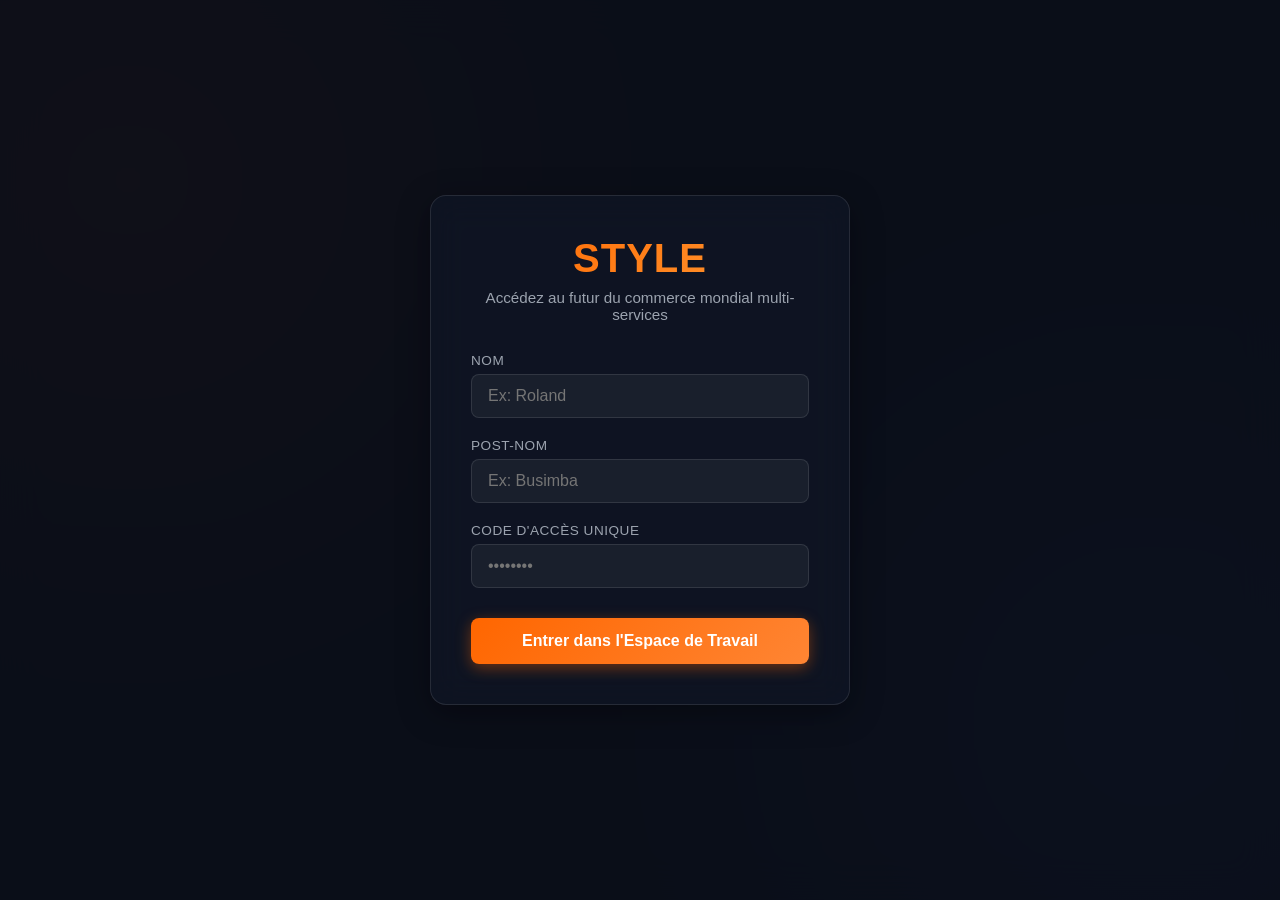
==== index.html @ 6020c1d5 "Update index.html" ====
<!DOCTYPE html>
<html lang="fr">
<head>
    <meta charset="UTF-8">
    <meta name="viewport" content="width=device-width, initial-scale=1.0">
    <title>Style - Plateforme Mondiale Multi-Services</title>
    <style>
        :root {
            --primary: #ff6600;
            --primary-dark: #e65c00;
            --bg-dark: #0b0f19;
            --bg-card: rgba(17, 24, 39, 0.7);
            --border-glass: rgba(255, 255, 255, 0.1);
            --text-main: #f3f4f6;
            --text-muted: #9ca3af;
        }

        * {
            box-sizing: border-box;
            margin: 0;
            padding: 0;
            font-family: 'Segoe UI', Roboto, Helvetica, Arial, sans-serif;
        }

        body {
            background-color: var(--bg-dark);
            color: var(--text-main);
            min-height: 100vh;
            overflow-x: hidden;
            background-image: 
                radial-gradient(circle at 10% 20%, rgba(255, 102, 0, 0.15) 0%, transparent 40%),
                radial-gradient(circle at 90% 80%, rgba(59, 130, 246, 0.15) 0%, transparent 40%);
        }

        /* Effet futuriste / Glassmorphism */
        .glass-panel {
            background: var(--bg-card);
            backdrop-filter: blur(16px);
            -webkit-backdrop-filter: blur(16px);
            border: 1px solid var(--border-glass);
            border-radius: 16px;
            box-shadow: 0 8px 32px 0 rgba(0, 0, 0, 0.37);
        }

        /* Écran d'authentification */
        #auth-screen {
            position: fixed;
            top: 0;
            left: 0;
            width: 100%;
            height: 100%;
            display: flex;
            justify-content: center;
            align-items: center;
            z-index: 1000;
            background: rgba(11, 15, 25, 0.85);
            backdrop-filter: blur(20px);
            transition: opacity 0.5s ease, visibility 0.5s ease;
        }

        .auth-card {
            width: 100%;
            max-width: 420px;
            padding: 40px;
            text-align: center;
        }

        .auth-card h1 {
            font-size: 2.5rem;
            font-weight: 800;
            margin-bottom: 8px;
            background: linear-gradient(135deg, #ff6600, #ff9933);
            -webkit-background-clip: text;
            -webkit-text-fill-color: transparent;
            letter-spacing: 1px;
        }

        .auth-card p {
            color: var(--text-muted);
            margin-bottom: 30px;
            font-size: 0.95rem;
        }

        .input-group {
            margin-bottom: 20px;
            text-align: left;
        }

        .input-group label {
            display: block;
            font-size: 0.85rem;
            color: var(--text-muted);
            margin-bottom: 6px;
            text-transform: uppercase;
            letter-spacing: 0.5px;
        }

        .input-group input {
            width: 100%;
            padding: 12px 16px;
            background: rgba(255, 255, 255, 0.05);
            border: 1px solid var(--border-glass);
            border-radius: 8px;
            color: white;
            font-size: 1rem;
            transition: all 0.3s ease;
        }

        .input-group input:focus {
            outline: none;
            border-color: var(--primary);
            box-shadow: 0 0 15px rgba(255, 102, 0, 0.3);
            background: rgba(255, 255, 255, 0.08);
        }

        .btn-primary {
            width: 100%;
            padding: 14px;
            background: linear-gradient(135deg, #ff6600, #ff8533);
            border: none;
            border-radius: 8px;
            color: white;
            font-size: 1rem;
            font-weight: 600;
            cursor: pointer;
            transition: transform 0.2s ease, box-shadow 0.2s ease;
            box-shadow: 0 4px 15px rgba(255, 102, 0, 0.4);
            margin-top: 10px;
        }

        .btn-primary:hover {
            transform: translateY(-2px);
            box-shadow: 0 6px 20px rgba(255, 102, 0, 0.6);
        }

        /* Application principale (Workspace) */
        #app-workspace {
            display: none;
            opacity: 0;
            transition: opacity 0.6s ease;
            max-width: 1400px;
            margin: 0 auto;
            padding: 20px;
        }

        header {
            display: flex;
            justify-content: space-between;
            align-items: center;
            padding: 20px 30px;
            margin-bottom: 30px;
        }

        .logo-area {
            font-size: 1.8rem;
            font-weight: 800;
            background: linear-gradient(135deg, #ff6600, #ff9933);
            -webkit-background-clip: text;
            -webkit-text-fill-color: transparent;
        }

        .user-badge {
            display: flex;
            align-items: center;
            gap: 12px;
            background: rgba(255, 255, 255, 0.05);
            padding: 8px 16px;
            border-radius: 30px;
            border: 1px solid var(--border-glass);
        }

        .user-badge span {
            font-weight: 600;
            color: var(--primary);
        }

        /* Grille des catégories exhaustives avec symboles */
        .categories-section {
            margin-bottom: 40px;
        }

        .section-title {
            font-size: 1.3rem;
            margin-bottom: 20px;
            font-weight: 600;
            display: flex;
            align-items: center;
            gap: 10px;
        }

        .categories-grid {
            display: grid;
            grid-template-columns: repeat(auto-fill, minmax(130px, 1fr));
            gap: 15px;
        }

        .category-card {
            background: var(--bg-card);
            border: 1px solid var(--border-glass);
            border-radius: 12px;
            padding: 18px 10px;
            text-align: center;
            cursor: pointer;
            transition: all 0.3s cubic-bezier(0.4, 0, 0.2, 1);
        }

        .category-card:hover, .category-card.active {
            border-color: var(--primary);
            transform: translateY(-4px);
            background: rgba(255, 102, 0, 0.1);
            box-shadow: 0 10px 25px -5px rgba(255, 102, 0, 0.2);
        }

        .category-icon {
            font-size: 2rem;
            margin-bottom: 8px;
        }

        .category-name {
            font-size: 0.85rem;
            font-weight: 500;
            color: var(--text-main);
        }

        /* Espace de publication multimédia */
        .publish-container {
            display: grid;
            grid-template-columns: 1fr 2fr;
            gap: 30px;
            margin-bottom: 40px;
        }

        @media (max-width: 900px) {
            .publish-container {
                grid-template-columns: 1fr;
            }
        }

        .publish-card {
            padding: 30px;
        }

        .form-row {
            margin-bottom: 15px;
        }

        .form-row label {
            display: block;
            font-size: 0.85rem;
            color: var(--text-muted);
            margin-bottom: 5px;
        }

        .form-row input, .form-row select, .form-row textarea {
            width: 100%;
            padding: 10px 14px;
            background: rgba(255, 255, 255, 0.05);
            border: 1px solid var(--border-glass);
            border-radius: 8px;
            color: white;
            font-size: 0.95rem;
        }

        .form-row textarea {
            resize: vertical;
            height: 80px;
        }

        .media-dropzone {
            border: 2px dashed var(--border-glass);
            border-radius: 12px;
            padding: 25px;
            text-align: center;
            cursor: pointer;
            transition: background 0.3s;
            background: rgba(255, 255, 255, 0.02);
            margin-bottom: 15px;
        }

        .media-dropzone:hover {
            background: rgba(255, 255, 255, 0.05);
            border-color: var(--primary);
        }

        /* Grille des flux / produits publiés */
        .feed-grid {
            display: grid;
            grid-template-columns: repeat(auto-fill, minmax(280px, 1fr));
            gap: 20px;
        }

        .item-card {
            background: var(--bg-card);
            border: 1px solid var(--border-glass);
            border-radius: 14px;
            overflow: hidden;
            transition: transform 0.3s;
        }

        .item-card:hover {
            transform: translateY(-5px);
            border-color: rgba(255, 102, 0, 0.4);
        }

        .item-media {
            width: 100%;
            height: 180px;
            object-fit: cover;
            background: #1a202c;
        }

        .item-content {
            padding: 15px;
        }

        .item-niche {
            font-size: 0.75rem;
            color: var(--primary);
            text-transform: uppercase;
            font-weight: 700;
            letter-spacing: 0.5px;
            margin-bottom: 5px;
        }

        .item-title {
            font-size: 1.1rem;
            font-weight: 600;
            margin-bottom: 8px;
        }

        .item-price {
            font-size: 1.2rem;
            font-weight: 700;
            color: #10b981;
        }

        .item-footer {
            display: flex;
            justify-content: space-between;
            align-items: center;
            padding: 12px 15px;
            border-top: 1px solid var(--border-glass);
            font-size: 0.8rem;
            color: var(--text-muted);
        }
    </style>
</head>
<body>

    <!-- Écran d'authentification (Effet Waouh / Futuriste) -->
    <div id="auth-screen">
        <div class="glass-panel auth-card">
            <h1>STYLE</h1>
            <p>Accédez au futur du commerce mondial multi-services</p>
            <form id="login-form">
                <div class="input-group">
                    <label for="user-name">Nom</label>
                    <input type="text" id="user-name" required placeholder="Ex: Roland">
                </div>
                <div class="input-group">
                    <label for="user-postname">Post-nom</label>
                    <input type="text" id="user-postname" required placeholder="Ex: Busimba">
                </div>
                <div class="input-group">
                    <label for="user-code">Code d'accès unique</label>
                    <input type="password" id="user-code" required placeholder="••••••••">
                </div>
                <button type="submit" class="btn-primary">Entrer dans l'Espace de Travail</button>
            </form>
        </div>
    </div>

    <!-- Espace de Travail Principal (Workspace) -->
    <div id="app-workspace">
        <header class="glass-panel">
            <div class="logo-area">STYLE. WORKSPACE</div>
            <div class="user-badge">
                <span>Connecté :</span> <strong id="display-username">Utilisateur</strong>
            </div>
        </header>

        <!-- Section des Catégories Exhaustives -->
        <section class="categories-section">
            <div class="section-title">✨ Sélectionnez votre Niche & Catégories</div>
            <div class="categories-grid" id="categories-container">
                <!-- Généré dynamiquement par JavaScript -->
            </div>
        </section>

        <!-- Espace de Publication Multimédia Compact & Avancé -->
        <div class="publish-container">
            <div class="glass-panel publish-card">
                <div class="section-title" style="font-size: 1.1rem; margin-bottom: 15px;">🚀 Publier un Produit / Service</div>
                <form id="publish-form">
                    <div class="form-row">
                        <label>Niche / Catégorie sélectionnée</label>
                        <select id="pub-category" required>
                            <option value="">-- Choisir une catégorie --</option>
                        </select>
                    </div>
                    <div class="form-row">
                        <label>Titre de l'offre</label>
                        <input type="text" id="pub-title" required placeholder="ex: Paves écologiques en plastique">
                    </div>
                    <div class="form-row">
                        <label>Prix ($)</label>
                        <input type="number" id="pub-price" step="0.01" required placeholder="0.00">
                    </div>
                    <div class="form-row">
                        <label>Média (Photo ou Vidéo max 5 sec)</label>
                        <div class="media-dropzone" id="dropzone">
                            📁 Glissez ou cliquez pour charger photo/vidéo (5s max)
                            <input type="file" id="pub-file" accept="image/*,video/*" style="display: none;">
                        </div>
                    </div>
                    <div class="form-row">
                        <label>Description rapide</label>
                        <textarea id="pub-desc" placeholder="Détails essentiels..."></textarea>
                    </div>
                    <button type="submit" class="btn-primary">Publier instantanément</button>
                </form>
            </div>

            <!-- Flux des publications en temps réel -->
            <div>
                <div class="section-title">🔥 Flux d'activités & Catalogue en direct</div>
                <div class="feed-grid" id="feed-container">
                    <!-- Les publications s'afficheront ici -->
                </div>
            </div>
        </div>
    </div>

    <script>
        // Liste exhaustive des catégories avec symboles
        const categories = [
            { id: 'constr', name: 'Construction & Matériaux', symbol: '🏗️' },
            { id: 'tech', name: 'E-commerce & High-Tech', symbol: '💻' },
            { id: 'agri', name: 'Agriculture & Élevage', symbol: '🌱' },
            { id: 'logi', name: 'Livraison & Logistique', symbol: '🚀' },
            { id: 'mode', name: 'Mode & Vêtements', symbol: '👕' },
            { id: 'immo', name: 'Immobilier & Terrains', symbol: '🏢' },
            { id: 'sante', name: 'Santé & Bien-être', symbol: '💊' },
            { id: 'auto', name: 'Véhicules & Pièces', symbol: '🚗' },
            { id: 'alim', name: 'Alimentation & Boissons', symbol: '🍎' },
            { id: 'serv', name: 'Services Professionnels', symbol: '⚙️' }
        ];

        let selectedCategoryFilter = null;

        // Initialisation de l'interface des catégories
        function initCategories() {
            const container = document.getElementById('categories-container');
            const selectDropdown = document.getElementById('pub-category');
            
            container.innerHTML = '';
            selectDropdown.innerHTML = '<option value="">-- Choisir une catégorie --</option>';

            categories.forEach(cat => {
                // Remplissage de la grille interactive
                const card = document.createElement('div');
                card.className = 'category-card';
                card.innerHTML = `
                    <div class="category-icon">${cat.symbol}</div>
                    <div class="category-name">${cat.name}</div>
                `;
                card.onclick = () => filterByCategory(cat.id, card);
                container.appendChild(card);

                // Remplissage du menu déroulant de publication
                const option = document.createElement('option');
                option.value = cat.id;
                option.textContent = `${cat.symbol} ${cat.name}`;
                selectDropdown.appendChild(option);
            });
        }

        function filterByCategory(catId, element) {
            document.querySelectorAll('.category-card').forEach(c => c.classList.remove('active'));
            if (selectedCategoryFilter === catId) {
                selectedCategoryFilter = null;
            } else {
                selectedCategoryFilter = catId;
                element.classList.add('active');
            }
            renderFeed();
        }

        // Gestion de l'authentification (Nom, Post-nom, Code)
        document.getElementById('login-form').addEventListener('submit', function(e) {
            e.preventDefault();
            const name = document.getElementById('user-name').value.trim();
            const postname = document.getElementById('user-postname').value.trim();
            const code = document.getElementById('user-code').value.trim();

            if (name && postname && code) {
                document.getElementById('display-username').textContent = `${name} ${postname}`;
                
                // Animation de transition futuriste vers l'espace de travail
                const authScreen = document.getElementById('auth-screen');
                authScreen.style.opacity = '0';
                authScreen.style.visibility = 'hidden';

                const workspace = document.getElementById('app-workspace');
                workspace.style.display = 'block';
                setTimeout(() => {
                    workspace.style.opacity = '1';
                }, 50);
            }
        });

        // Gestion du chargement de fichiers (Glisser-déposer / Clic)
        const dropzone = document.getElementById('dropzone');
        const fileInput = document.getElementById('pub-file');

        dropzone.onclick = () => fileInput.click();

        fileInput.onchange = (e) => {
            if (e.target.files.length > 0) {
                dropzone.innerHTML = `✅ Fichier sélectionné : <strong>${e.target.files[0].name}</strong>`;
            }
        };

        // Base de données locale temporaire pour les publications du flux
        let publications = [
            {
                id: 1,
                category: 'constr',
                title: 'Pavés écologiques en plastique recyclé',
                price: 15.00,
                desc: 'Résistants et durables pour vos chantiers.',
                mediaUrl: 'https://images.unsplash.com/photo-1590069261209-f8e9b8642343?auto=format&fit=crop&w=500&q=80',
                date: 'Aujourd\'hui'
            },
            {
                id: 2,
                category: 'logi',
                title: 'Service de Livraison Express Multi-Services',
                price: 5.00,
                desc: 'Livraison rapide avec suivi sécurisé par code.',
                mediaUrl: 'https://images.unsplash.com/photo-1586528116311-ad8dd3c8310d?auto=format&fit=crop&w=500&q=80',
                date: 'Aujourd\'hui'
            }
        ];

        // Soumission du formulaire de publication
        document.getElementById('publish-form').addEventListener('submit', function(e) {
            e.preventDefault();
            const category = document.getElementById('pub-category').value;
            const title = document.getElementById('pub-title').value;
            const price = parseFloat(document.getElementById('pub-price').value);
            const desc = document.getElementById('pub-desc').value;

            // Simulation d'une image/vidéo par défaut si aucun fichier joint
            let mediaUrl = 'https://images.unsplash.com/photo-1557804506-669a67965ba0?auto=format&fit=crop&w=500&q=80';
            if (fileInput.files.length > 0) {
                mediaUrl = URL.createObjectURL(fileInput.files[0]);
            }

            const newPub = {
                id: Date.now(),
                category,
                title,
                price,
                desc,
                mediaUrl,
                date: 'À l\'instant'
            };

            publications.unshift(newPub);
            renderFeed();
            this.reset();
            dropzone.innerHTML = '📁 Glissez ou cliquez pour charger photo/vidéo (5s max)';
            alert('Publication effectuée avec succès dans votre espace de niche !');
        });

        // Affichage dynamique du flux
        function renderFeed() {
            const feedContainer = document.getElementById('feed-container');
            feedContainer.innerHTML = '';

            const filtered = selectedCategoryFilter 
                ? publications.filter(p => p.category === selectedCategoryFilter)
                : publications;

            if (filtered.length === 0) {
                feedContainer.innerHTML = '<p style="color: var(--text-muted); grid-column: 1/-1; text-align: center; padding: 40px;">Aucune publication dans cette catégorie pour le moment.</p>';
                return;
            }

            filtered.forEach(pub => {
                const catObj = categories.find(c => c.id === pub.category);
                const card = document.createElement('div');
                card.className = 'item-card glass-panel';
                card.innerHTML = `
                    <img src="${pub.mediaUrl}" class="item-media" alt="Média publication">
                    <div class="item-content">
                        <div class="item-niche">${catObj ? catObj.symbol + ' ' + catObj.name : 'Général'}</div>
                        <div class="item-title">${pub.title}</div>
                        <div class="item-price">$${pub.price.toFixed(2)}</div>
                        <p style="font-size: 0.85rem; color: var(--text-muted); margin-top: 5px;">${pub.desc}</p>
                    </div>
                    <div class="item-footer">
                        <span>Publié ${pub.date}</span>
                        <span style="color: var(--primary); font-weight: 600; cursor: pointer;">Détails ➔</span>
                    </div>
                `;
                feedContainer.appendChild(card);
            });
        }

        // Lancement initial
        initCategories();
        renderFeed();
    </script>
</body>
</html>
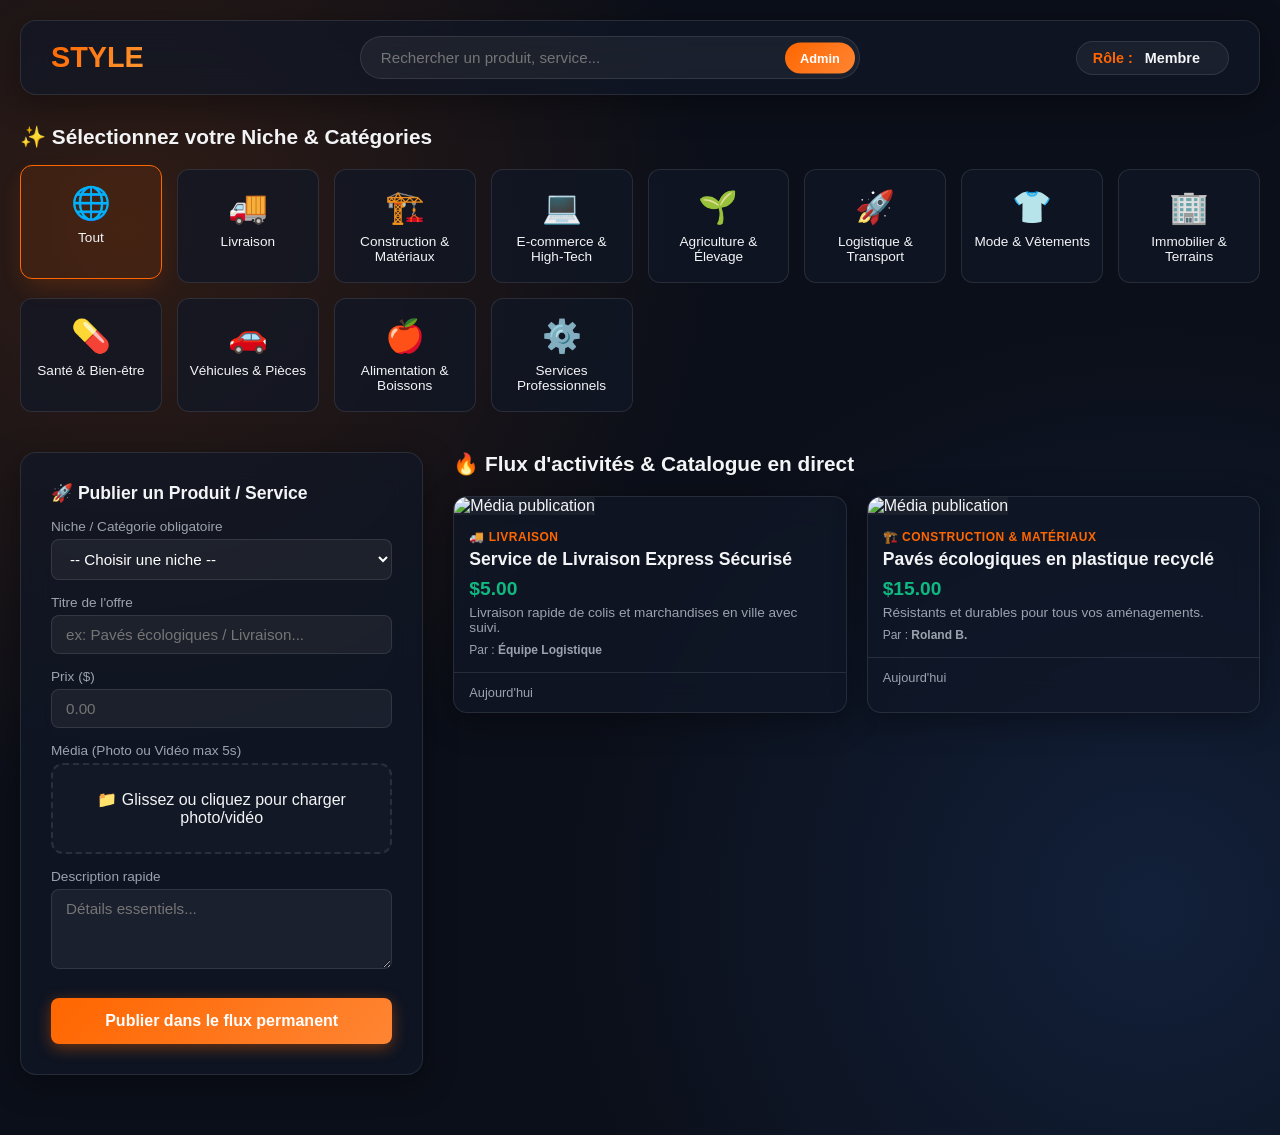
==== commit 5e410993: "Update index.html" ====
--- a/index.html
+++ b/index.html
@@ -32,7 +32,6 @@
                 radial-gradient(circle at 90% 80%, rgba(59, 130, 246, 0.15) 0%, transparent 40%);
         }
 
-        /* Effet futuriste / Glassmorphism */
         .glass-panel {
             background: var(--bg-card);
             backdrop-filter: blur(16px);
@@ -42,75 +41,210 @@
             box-shadow: 0 8px 32px 0 rgba(0, 0, 0, 0.37);
         }
 
-        /* Écran d'authentification */
-        #auth-screen {
-            position: fixed;
-            top: 0;
-            left: 0;
-            width: 100%;
-            height: 100%;
+        /* Application principale */
+        #app-workspace {
+            max-width: 1400px;
+            margin: 0 auto;
+            padding: 20px;
+        }
+
+        header {
             display: flex;
-            justify-content: center;
+            justify-content: space-between;
             align-items: center;
-            z-index: 1000;
-            background: rgba(11, 15, 25, 0.85);
-            backdrop-filter: blur(20px);
-            transition: opacity 0.5s ease, visibility 0.5s ease;
-        }
-
-        .auth-card {
-            width: 100%;
-            max-width: 420px;
-            padding: 40px;
-            text-align: center;
-        }
-
-        .auth-card h1 {
-            font-size: 2.5rem;
+            padding: 15px 30px;
+            margin-bottom: 30px;
+            gap: 20px;
+            flex-wrap: wrap;
+        }
+
+        .logo-area {
+            font-size: 1.8rem;
             font-weight: 800;
-            margin-bottom: 8px;
             background: linear-gradient(135deg, #ff6600, #ff9933);
             -webkit-background-clip: text;
             -webkit-text-fill-color: transparent;
-            letter-spacing: 1px;
-        }
-
-        .auth-card p {
-            color: var(--text-muted);
-            margin-bottom: 30px;
+        }
+
+        /* Barre de recherche et accès admin intégré */
+        .search-admin-bar {
+            flex: 1;
+            max-width: 500px;
+            display: flex;
+            position: relative;
+        }
+
+        .search-admin-bar input {
+            width: 100%;
+            padding: 12px 20px;
+            padding-right: 110px;
+            background: rgba(255, 255, 255, 0.05);
+            border: 1px solid var(--border-glass);
+            border-radius: 30px;
+            color: white;
             font-size: 0.95rem;
-        }
-
-        .input-group {
+            outline: none;
+            transition: all 0.3s ease;
+        }
+
+        .search-admin-bar input:focus {
+            border-color: var(--primary);
+            box-shadow: 0 0 15px rgba(255, 102, 0, 0.3);
+            background: rgba(255, 255, 255, 0.08);
+        }
+
+        .admin-login-btn {
+            position: absolute;
+            right: 5px;
+            top: 50%;
+            transform: translateY(-50%);
+            background: linear-gradient(135deg, #ff6600, #ff8533);
+            border: none;
+            border-radius: 20px;
+            color: white;
+            padding: 8px 15px;
+            font-size: 0.8rem;
+            font-weight: 600;
+            cursor: pointer;
+            transition: opacity 0.2s;
+        }
+
+        .admin-login-btn:hover {
+            opacity: 0.9;
+        }
+
+        .user-badge {
+            display: flex;
+            align-items: center;
+            gap: 12px;
+            background: rgba(255, 255, 255, 0.05);
+            padding: 8px 16px;
+            border-radius: 30px;
+            border: 1px solid var(--border-glass);
+            font-size: 0.9rem;
+        }
+
+        .user-badge span {
+            color: var(--primary);
+            font-weight: 600;
+        }
+
+        .admin-badge {
+            background: rgba(239, 68, 68, 0.2);
+            color: #ef4444;
+            padding: 4px 10px;
+            border-radius: 20px;
+            font-size: 0.75rem;
+            font-weight: 700;
+            border: 1px solid rgba(239, 68, 68, 0.4);
+        }
+
+        /* Catégories */
+        .categories-section {
+            margin-bottom: 40px;
+        }
+
+        .section-title {
+            font-size: 1.3rem;
             margin-bottom: 20px;
-            text-align: left;
-        }
-
-        .input-group label {
+            font-weight: 600;
+            display: flex;
+            align-items: center;
+            gap: 10px;
+        }
+
+        .categories-grid {
+            display: grid;
+            grid-template-columns: repeat(auto-fill, minmax(130px, 1fr));
+            gap: 15px;
+        }
+
+        .category-card {
+            background: var(--bg-card);
+            border: 1px solid var(--border-glass);
+            border-radius: 12px;
+            padding: 18px 10px;
+            text-align: center;
+            cursor: pointer;
+            transition: all 0.3s cubic-bezier(0.4, 0, 0.2, 1);
+        }
+
+        .category-card:hover, .category-card.active {
+            border-color: var(--primary);
+            transform: translateY(-4px);
+            background: rgba(255, 102, 0, 0.1);
+            box-shadow: 0 10px 25px -5px rgba(255, 102, 0, 0.2);
+        }
+
+        .category-icon {
+            font-size: 2rem;
+            margin-bottom: 8px;
+        }
+
+        .category-name {
+            font-size: 0.85rem;
+            font-weight: 500;
+            color: var(--text-main);
+        }
+
+        /* Publication & Flux */
+        .publish-container {
+            display: grid;
+            grid-template-columns: 1fr 2fr;
+            gap: 30px;
+            margin-bottom: 40px;
+        }
+
+        @media (max-width: 900px) {
+            .publish-container {
+                grid-template-columns: 1fr;
+            }
+        }
+
+        .publish-card {
+            padding: 30px;
+        }
+
+        .form-row {
+            margin-bottom: 15px;
+        }
+
+        .form-row label {
             display: block;
             font-size: 0.85rem;
             color: var(--text-muted);
-            margin-bottom: 6px;
-            text-transform: uppercase;
-            letter-spacing: 0.5px;
-        }
-
-        .input-group input {
+            margin-bottom: 5px;
+        }
+
+        .form-row input, .form-row select, .form-row textarea {
             width: 100%;
-            padding: 12px 16px;
+            padding: 10px 14px;
             background: rgba(255, 255, 255, 0.05);
             border: 1px solid var(--border-glass);
             border-radius: 8px;
             color: white;
-            font-size: 1rem;
-            transition: all 0.3s ease;
-        }
-
-        .input-group input:focus {
-            outline: none;
+            font-size: 0.95rem;
+        }
+
+        .form-row textarea {
+            resize: vertical;
+            height: 80px;
+        }
+
+        .media-dropzone {
+            border: 2px dashed var(--border-glass);
+            border-radius: 12px;
+            padding: 25px;
+            text-align: center;
+            cursor: pointer;
+            transition: background 0.3s;
+            background: rgba(255, 255, 255, 0.02);
+            margin-bottom: 15px;
+        }
+
+        .media-dropzone:hover {
+            background: rgba(255, 255, 255, 0.05);
             border-color: var(--primary);
-            box-shadow: 0 0 15px rgba(255, 102, 0, 0.3);
-            background: rgba(255, 255, 255, 0.08);
         }
 
         .btn-primary {
@@ -133,156 +267,6 @@
             box-shadow: 0 6px 20px rgba(255, 102, 0, 0.6);
         }
 
-        /* Application principale (Workspace) */
-        #app-workspace {
-            display: none;
-            opacity: 0;
-            transition: opacity 0.6s ease;
-            max-width: 1400px;
-            margin: 0 auto;
-            padding: 20px;
-        }
-
-        header {
-            display: flex;
-            justify-content: space-between;
-            align-items: center;
-            padding: 20px 30px;
-            margin-bottom: 30px;
-        }
-
-        .logo-area {
-            font-size: 1.8rem;
-            font-weight: 800;
-            background: linear-gradient(135deg, #ff6600, #ff9933);
-            -webkit-background-clip: text;
-            -webkit-text-fill-color: transparent;
-        }
-
-        .user-badge {
-            display: flex;
-            align-items: center;
-            gap: 12px;
-            background: rgba(255, 255, 255, 0.05);
-            padding: 8px 16px;
-            border-radius: 30px;
-            border: 1px solid var(--border-glass);
-        }
-
-        .user-badge span {
-            font-weight: 600;
-            color: var(--primary);
-        }
-
-        /* Grille des catégories exhaustives avec symboles */
-        .categories-section {
-            margin-bottom: 40px;
-        }
-
-        .section-title {
-            font-size: 1.3rem;
-            margin-bottom: 20px;
-            font-weight: 600;
-            display: flex;
-            align-items: center;
-            gap: 10px;
-        }
-
-        .categories-grid {
-            display: grid;
-            grid-template-columns: repeat(auto-fill, minmax(130px, 1fr));
-            gap: 15px;
-        }
-
-        .category-card {
-            background: var(--bg-card);
-            border: 1px solid var(--border-glass);
-            border-radius: 12px;
-            padding: 18px 10px;
-            text-align: center;
-            cursor: pointer;
-            transition: all 0.3s cubic-bezier(0.4, 0, 0.2, 1);
-        }
-
-        .category-card:hover, .category-card.active {
-            border-color: var(--primary);
-            transform: translateY(-4px);
-            background: rgba(255, 102, 0, 0.1);
-            box-shadow: 0 10px 25px -5px rgba(255, 102, 0, 0.2);
-        }
-
-        .category-icon {
-            font-size: 2rem;
-            margin-bottom: 8px;
-        }
-
-        .category-name {
-            font-size: 0.85rem;
-            font-weight: 500;
-            color: var(--text-main);
-        }
-
-        /* Espace de publication multimédia */
-        .publish-container {
-            display: grid;
-            grid-template-columns: 1fr 2fr;
-            gap: 30px;
-            margin-bottom: 40px;
-        }
-
-        @media (max-width: 900px) {
-            .publish-container {
-                grid-template-columns: 1fr;
-            }
-        }
-
-        .publish-card {
-            padding: 30px;
-        }
-
-        .form-row {
-            margin-bottom: 15px;
-        }
-
-        .form-row label {
-            display: block;
-            font-size: 0.85rem;
-            color: var(--text-muted);
-            margin-bottom: 5px;
-        }
-
-        .form-row input, .form-row select, .form-row textarea {
-            width: 100%;
-            padding: 10px 14px;
-            background: rgba(255, 255, 255, 0.05);
-            border: 1px solid var(--border-glass);
-            border-radius: 8px;
-            color: white;
-            font-size: 0.95rem;
-        }
-
-        .form-row textarea {
-            resize: vertical;
-            height: 80px;
-        }
-
-        .media-dropzone {
-            border: 2px dashed var(--border-glass);
-            border-radius: 12px;
-            padding: 25px;
-            text-align: center;
-            cursor: pointer;
-            transition: background 0.3s;
-            background: rgba(255, 255, 255, 0.02);
-            margin-bottom: 15px;
-        }
-
-        .media-dropzone:hover {
-            background: rgba(255, 255, 255, 0.05);
-            border-color: var(--primary);
-        }
-
-        /* Grille des flux / produits publiés */
         .feed-grid {
             display: grid;
             grid-template-columns: repeat(auto-fill, minmax(280px, 1fr));
@@ -295,6 +279,7 @@
             border-radius: 14px;
             overflow: hidden;
             transition: transform 0.3s;
+            position: relative;
         }
 
         .item-card:hover {
@@ -343,73 +328,73 @@
             font-size: 0.8rem;
             color: var(--text-muted);
         }
+
+        .btn-delete-admin {
+            background: rgba(239, 68, 68, 0.2);
+            color: #ef4444;
+            border: 1px solid rgba(239, 68, 68, 0.5);
+            padding: 4px 8px;
+            border-radius: 6px;
+            cursor: pointer;
+            font-size: 0.75rem;
+            font-weight: 600;
+            transition: background 0.2s;
+        }
+
+        .btn-delete-admin:hover {
+            background: rgba(239, 68, 68, 0.4);
+        }
     </style>
 </head>
 <body>
 
-    <!-- Écran d'authentification (Effet Waouh / Futuriste) -->
-    <div id="auth-screen">
-        <div class="glass-panel auth-card">
-            <h1>STYLE</h1>
-            <p>Accédez au futur du commerce mondial multi-services</p>
-            <form id="login-form">
-                <div class="input-group">
-                    <label for="user-name">Nom</label>
-                    <input type="text" id="user-name" required placeholder="Ex: Roland">
-                </div>
-                <div class="input-group">
-                    <label for="user-postname">Post-nom</label>
-                    <input type="text" id="user-postname" required placeholder="Ex: Busimba">
-                </div>
-                <div class="input-group">
-                    <label for="user-code">Code d'accès unique</label>
-                    <input type="password" id="user-code" required placeholder="••••••••">
-                </div>
-                <button type="submit" class="btn-primary">Entrer dans l'Espace de Travail</button>
-            </form>
-        </div>
-    </div>
-
-    <!-- Espace de Travail Principal (Workspace) -->
+    <!-- Espace de Travail Principal -->
     <div id="app-workspace">
         <header class="glass-panel">
-            <div class="logo-area">STYLE. WORKSPACE</div>
+            <div class="logo-area">STYLE</div>
+            
+            <!-- Barre de recherche & Accès Admin -->
+            <div class="search-admin-bar">
+                <input type="text" id="search-input" placeholder="Rechercher un produit, service..." oninput="handleSearch()">
+                <button class="admin-login-btn" onclick="promptAdminAccess()">Admin</button>
+            </div>
+
             <div class="user-badge">
-                <span>Connecté :</span> <strong id="display-username">Utilisateur</strong>
+                <span>Rôle :</span> 
+                <strong id="display-role">Membre</strong>
+                <span id="admin-badge-container"></span>
             </div>
         </header>
 
-        <!-- Section des Catégories Exhaustives -->
+        <!-- Section des Catégories (Inclut TOUT et LIVRAISON) -->
         <section class="categories-section">
             <div class="section-title">✨ Sélectionnez votre Niche & Catégories</div>
-            <div class="categories-grid" id="categories-container">
-                <!-- Généré dynamiquement par JavaScript -->
-            </div>
+            <div class="categories-grid" id="categories-container"></div>
         </section>
 
-        <!-- Espace de Publication Multimédia Compact & Avancé -->
+        <!-- Espace de Publication et Flux -->
         <div class="publish-container">
             <div class="glass-panel publish-card">
                 <div class="section-title" style="font-size: 1.1rem; margin-bottom: 15px;">🚀 Publier un Produit / Service</div>
                 <form id="publish-form">
                     <div class="form-row">
-                        <label>Niche / Catégorie sélectionnée</label>
+                        <label>Niche / Catégorie obligatoire</label>
                         <select id="pub-category" required>
-                            <option value="">-- Choisir une catégorie --</option>
+                            <option value="">-- Choisir une niche --</option>
                         </select>
                     </div>
                     <div class="form-row">
                         <label>Titre de l'offre</label>
-                        <input type="text" id="pub-title" required placeholder="ex: Paves écologiques en plastique">
+                        <input type="text" id="pub-title" required placeholder="ex: Pavés écologiques / Livraison...">
                     </div>
                     <div class="form-row">
                         <label>Prix ($)</label>
                         <input type="number" id="pub-price" step="0.01" required placeholder="0.00">
                     </div>
                     <div class="form-row">
-                        <label>Média (Photo ou Vidéo max 5 sec)</label>
+                        <label>Média (Photo ou Vidéo max 5s)</label>
                         <div class="media-dropzone" id="dropzone">
-                            📁 Glissez ou cliquez pour charger photo/vidéo (5s max)
+                            📁 Glissez ou cliquez pour charger photo/vidéo
                             <input type="file" id="pub-file" accept="image/*,video/*" style="display: none;">
                         </div>
                     </div>
@@ -417,27 +402,27 @@
                         <label>Description rapide</label>
                         <textarea id="pub-desc" placeholder="Détails essentiels..."></textarea>
                     </div>
-                    <button type="submit" class="btn-primary">Publier instantanément</button>
+                    <button type="submit" class="btn-primary">Publier dans le flux permanent</button>
                 </form>
             </div>
 
-            <!-- Flux des publications en temps réel -->
+            <!-- Flux des publications persistantes -->
             <div>
                 <div class="section-title">🔥 Flux d'activités & Catalogue en direct</div>
-                <div class="feed-grid" id="feed-container">
-                    <!-- Les publications s'afficheront ici -->
-                </div>
+                <div class="feed-grid" id="feed-container"></div>
             </div>
         </div>
     </div>
 
     <script>
-        // Liste exhaustive des catégories avec symboles
+        // Catalogue complet incluant TOUT, LIVRAISON, et les autres secteurs
         const categories = [
+            { id: 'all', name: 'Tout', symbol: '🌐' },
+            { id: 'livr', name: 'Livraison', symbol: '🚚' },
             { id: 'constr', name: 'Construction & Matériaux', symbol: '🏗️' },
             { id: 'tech', name: 'E-commerce & High-Tech', symbol: '💻' },
             { id: 'agri', name: 'Agriculture & Élevage', symbol: '🌱' },
-            { id: 'logi', name: 'Livraison & Logistique', symbol: '🚀' },
+            { id: 'logi', name: 'Logistique & Transport', symbol: '🚀' },
             { id: 'mode', name: 'Mode & Vêtements', symbol: '👕' },
             { id: 'immo', name: 'Immobilier & Terrains', symbol: '🏢' },
             { id: 'sante', name: 'Santé & Bien-être', symbol: '💊' },
@@ -446,20 +431,22 @@
             { id: 'serv', name: 'Services Professionnels', symbol: '⚙️' }
         ];
 
-        let selectedCategoryFilter = null;
-
-        // Initialisation de l'interface des catégories
+        let selectedCategoryFilter = 'all';
+        let searchQuery = '';
+        let currentUser = { isAdmin: false };
+
+        // Initialisation des catégories graphiques et du menu déroulant de publication
         function initCategories() {
             const container = document.getElementById('categories-container');
             const selectDropdown = document.getElementById('pub-category');
             
             container.innerHTML = '';
-            selectDropdown.innerHTML = '<option value="">-- Choisir une catégorie --</option>';
+            selectDropdown.innerHTML = '<option value="">-- Choisir une niche --</option>';
 
             categories.forEach(cat => {
-                // Remplissage de la grille interactive
+                // Bouton cliquable de la grille
                 const card = document.createElement('div');
-                card.className = 'category-card';
+                card.className = `category-card ${cat.id === 'all' ? 'active' : ''}`;
                 card.innerHTML = `
                     <div class="category-icon">${cat.symbol}</div>
                     <div class="category-name">${cat.name}</div>
@@ -467,83 +454,92 @@
                 card.onclick = () => filterByCategory(cat.id, card);
                 container.appendChild(card);
 
-                // Remplissage du menu déroulant de publication
-                const option = document.createElement('option');
-                option.value = cat.id;
-                option.textContent = `${cat.symbol} ${cat.name}`;
-                selectDropdown.appendChild(option);
+                // Option dans le formulaire de publication (sauf "Tout")
+                if (cat.id !== 'all') {
+                    const option = document.createElement('option');
+                    option.value = cat.id;
+                    option.textContent = `${cat.symbol} ${cat.name}`;
+                    selectDropdown.appendChild(option);
+                }
             });
         }
 
         function filterByCategory(catId, element) {
             document.querySelectorAll('.category-card').forEach(c => c.classList.remove('active'));
-            if (selectedCategoryFilter === catId) {
-                selectedCategoryFilter = null;
-            } else {
-                selectedCategoryFilter = catId;
-                element.classList.add('active');
-            }
+            selectedCategoryFilter = catId;
+            element.classList.add('active');
             renderFeed();
         }
 
-        // Gestion de l'authentification (Nom, Post-nom, Code)
-        document.getElementById('login-form').addEventListener('submit', function(e) {
-            e.preventDefault();
-            const name = document.getElementById('user-name').value.trim();
-            const postname = document.getElementById('user-postname').value.trim();
-            const code = document.getElementById('user-code').value.trim();
-
-            if (name && postname && code) {
-                document.getElementById('display-username').textContent = `${name} ${postname}`;
-                
-                // Animation de transition futuriste vers l'espace de travail
-                const authScreen = document.getElementById('auth-screen');
-                authScreen.style.opacity = '0';
-                authScreen.style.visibility = 'hidden';
-
-                const workspace = document.getElementById('app-workspace');
-                workspace.style.display = 'block';
-                setTimeout(() => {
-                    workspace.style.opacity = '1';
-                }, 50);
-            }
-        });
-
-        // Gestion du chargement de fichiers (Glisser-déposer / Clic)
+        function handleSearch() {
+            searchQuery = document.getElementById('search-input').value.toLowerCase().trim();
+            renderFeed();
+        }
+
+        // Accès administrateur sécurisé via la barre de recherche
+        function promptAdminAccess() {
+            const code = prompt('Entrez le code d\'accès administrateur :');
+            if (code === 'ADMIN99') {
+                currentUser.isAdmin = true;
+                document.getElementById('display-role').textContent = 'Administrateur';
+                document.getElementById('admin-badge-container').innerHTML = '<span class="admin-badge">ADMIN</span>';
+                alert('Accès administrateur accordé avec succès ! Vous pouvez maintenant supprimer des publications.');
+                renderFeed();
+            } else if (code !== null) {
+                alert('Code d\'accès incorrect.');
+            }
+        }
+
+        // Gestion du chargement de fichiers multimédias
         const dropzone = document.getElementById('dropzone');
         const fileInput = document.getElementById('pub-file');
 
         dropzone.onclick = () => fileInput.click();
-
         fileInput.onchange = (e) => {
             if (e.target.files.length > 0) {
                 dropzone.innerHTML = `✅ Fichier sélectionné : <strong>${e.target.files[0].name}</strong>`;
             }
         };
 
-        // Base de données locale temporaire pour les publications du flux
-        let publications = [
-            {
-                id: 1,
-                category: 'constr',
-                title: 'Pavés écologiques en plastique recyclé',
-                price: 15.00,
-                desc: 'Résistants et durables pour vos chantiers.',
-                mediaUrl: 'https://images.unsplash.com/photo-1590069261209-f8e9b8642343?auto=format&fit=crop&w=500&q=80',
-                date: 'Aujourd\'hui'
-            },
-            {
-                id: 2,
-                category: 'logi',
-                title: 'Service de Livraison Express Multi-Services',
-                price: 5.00,
-                desc: 'Livraison rapide avec suivi sécurisé par code.',
-                mediaUrl: 'https://images.unsplash.com/photo-1586528116311-ad8dd3c8310d?auto=format&fit=crop&w=500&q=80',
-                date: 'Aujourd\'hui'
-            }
-        ];
-
-        // Soumission du formulaire de publication
+        // Persistance des données avec localStorage
+        function getSavedPublications() {
+            const data = localStorage.getItem('style_app_publications');
+            if (data) {
+                try { return JSON.parse(data); } catch (err) { return getDefaultPublications(); }
+            }
+            return getDefaultPublications();
+        }
+
+        function savePublications(pubs) {
+            localStorage.setItem('style_app_publications', JSON.stringify(pubs));
+        }
+
+        function getDefaultPublications() {
+            return [
+                {
+                    id: 1,
+                    category: 'livr',
+                    title: 'Service de Livraison Express Sécurisé',
+                    price: 5.00,
+                    desc: 'Livraison rapide de colis et marchandises en ville avec suivi.',
+                    mediaUrl: 'https://images.unsplash.com/photo-1586528116311-ad8dd3c8310d?auto=format&fit=crop&w=500&q=80',
+                    author: 'Équipe Logistique',
+                    date: 'Aujourd\'hui'
+                },
+                {
+                    id: 2,
+                    category: 'constr',
+                    title: 'Pavés écologiques en plastique recyclé',
+                    price: 15.00,
+                    desc: 'Résistants et durables pour tous vos aménagements.',
+                    mediaUrl: 'https://images.unsplash.com/photo-1590069261209-f8e9b8642343?auto=format&fit=crop&w=500&q=80',
+                    author: 'Roland B.',
+                    date: 'Aujourd\'hui'
+                }
+            ];
+        }
+
+        // Soumission de publication enregistrée durablement
         document.getElementById('publish-form').addEventListener('submit', function(e) {
             e.preventDefault();
             const category = document.getElementById('pub-category').value;
@@ -551,7 +547,6 @@
             const price = parseFloat(document.getElementById('pub-price').value);
             const desc = document.getElementById('pub-desc').value;
 
-            // Simulation d'une image/vidéo par défaut si aucun fichier joint
             let mediaUrl = 'https://images.unsplash.com/photo-1557804506-669a67965ba0?auto=format&fit=crop&w=500&q=80';
             if (fileInput.files.length > 0) {
                 mediaUrl = URL.createObjectURL(fileInput.files[0]);
@@ -564,34 +559,69 @@
                 price,
                 desc,
                 mediaUrl,
+                author: currentUser.isAdmin ? 'Administrateur' : 'Membre',
                 date: 'À l\'instant'
             };
 
+            let publications = getSavedPublications();
             publications.unshift(newPub);
+            savePublications(publications);
+
             renderFeed();
             this.reset();
-            dropzone.innerHTML = '📁 Glissez ou cliquez pour charger photo/vidéo (5s max)';
-            alert('Publication effectuée avec succès dans votre espace de niche !');
+            dropzone.innerHTML = '📁 Glissez ou cliquez pour charger photo/vidéo';
+            alert('Publication enregistrée et ajoutée au flux permanent !');
         });
 
-        // Affichage dynamique du flux
+        // Suppression (Réservée exclusivement à l'administration)
+        window.deletePublication = function(id) {
+            if (!currentUser.isAdmin) {
+                alert('Action refusée : Seuls les membres de l\'administration peuvent supprimer une publication.');
+                return;
+            }
+            if (confirm('Voulez-vous vraiment supprimer définitivement cette publication ?')) {
+                let publications = getSavedPublications();
+                publications = publications.filter(p => p.id !== id);
+                savePublications(publications);
+                renderFeed();
+            }
+        };
+
+        // Affichage dynamique et filtré du flux
         function renderFeed() {
             const feedContainer = document.getElementById('feed-container');
             feedContainer.innerHTML = '';
 
-            const filtered = selectedCategoryFilter 
-                ? publications.filter(p => p.category === selectedCategoryFilter)
-                : publications;
-
-            if (filtered.length === 0) {
-                feedContainer.innerHTML = '<p style="color: var(--text-muted); grid-column: 1/-1; text-align: center; padding: 40px;">Aucune publication dans cette catégorie pour le moment.</p>';
+            let publications = getSavedPublications();
+
+            // Filtrage par catégorie (si ce n'est pas "all")
+            if (selectedCategoryFilter !== 'all') {
+                publications = publications.filter(p => p.category === selectedCategoryFilter);
+            }
+
+            // Filtrage par recherche textuelle (barre de recherche en haut)
+            if (searchQuery) {
+                publications = publications.filter(p => 
+                    p.title.toLowerCase().includes(searchQuery) || 
+                    p.desc.toLowerCase().includes(searchQuery)
+                );
+            }
+
+            if (publications.length === 0) {
+                feedContainer.innerHTML = '<p style="color: var(--text-muted); grid-column: 1/-1; text-align: center; padding: 40px;">Aucune publication trouvée.</p>';
                 return;
             }
 
-            filtered.forEach(pub => {
+            publications.forEach(pub => {
                 const catObj = categories.find(c => c.id === pub.category);
                 const card = document.createElement('div');
                 card.className = 'item-card glass-panel';
+                
+                let adminControlHtml = '';
+                if (currentUser.isAdmin) {
+                    adminControlHtml = `<button class="btn-delete-admin" onclick="deletePublication(${pub.id})">🗑️ Supprimer (Admin)</button>`;
+                }
+
                 card.innerHTML = `
                     <img src="${pub.mediaUrl}" class="item-media" alt="Média publication">
                     <div class="item-content">
@@ -599,10 +629,11 @@
                         <div class="item-title">${pub.title}</div>
                         <div class="item-price">$${pub.price.toFixed(2)}</div>
                         <p style="font-size: 0.85rem; color: var(--text-muted); margin-top: 5px;">${pub.desc}</p>
+                        <p style="font-size: 0.75rem; color: var(--text-muted); margin-top: 8px;">Par : <strong>${pub.author || 'Membre'}</strong></p>
                     </div>
                     <div class="item-footer">
-                        <span>Publié ${pub.date}</span>
-                        <span style="color: var(--primary); font-weight: 600; cursor: pointer;">Détails ➔</span>
+                        <span>${pub.date}</span>
+                        ${adminControlHtml}
                     </div>
                 `;
                 feedContainer.appendChild(card);
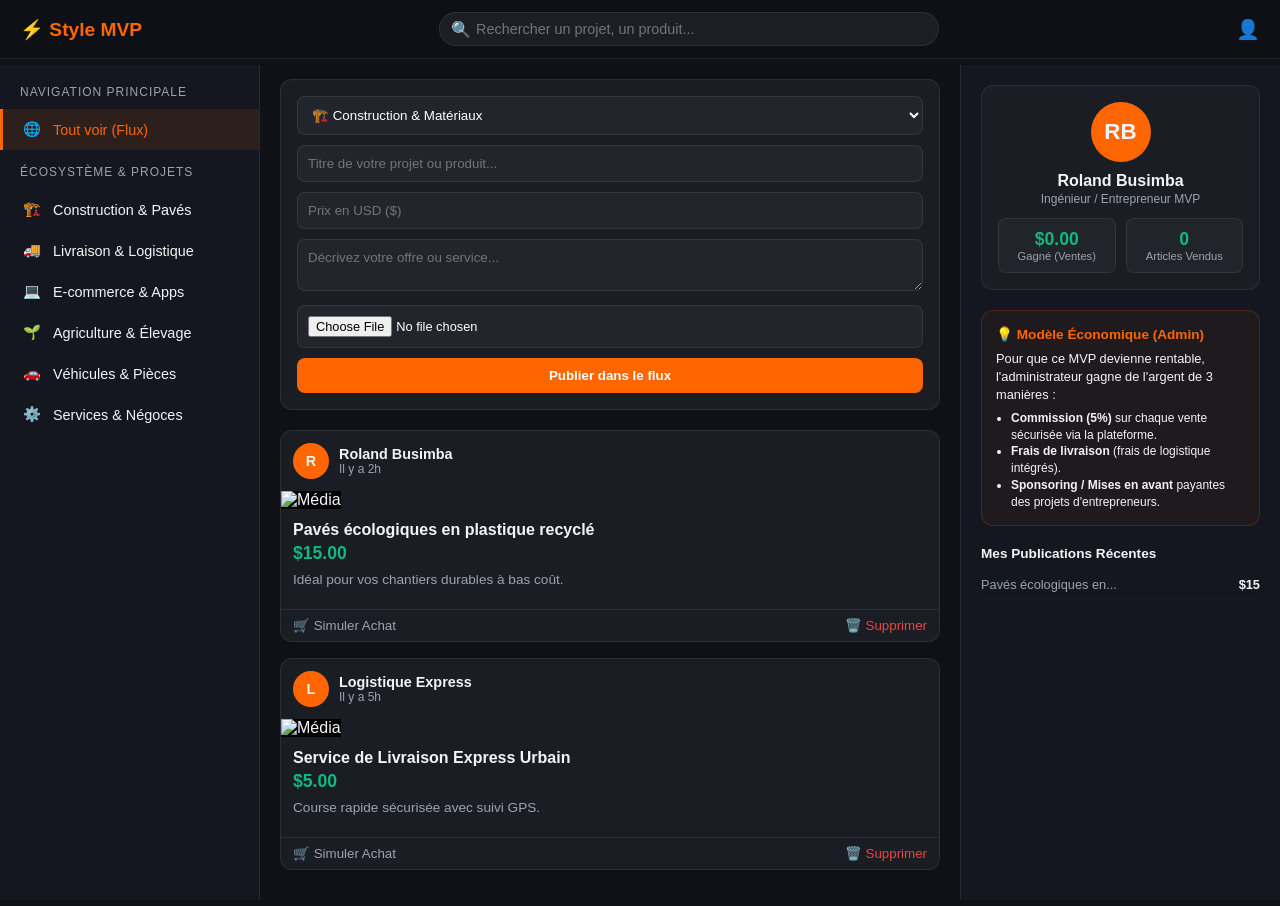
==== commit c5ba8418: "Update index.html" ====
--- a/index.html
+++ b/index.html
@@ -3,14 +3,14 @@
 <head>
     <meta charset="UTF-8">
     <meta name="viewport" content="width=device-width, initial-scale=1.0">
-    <title>Style - Plateforme Mondiale Multi-Services</title>
+    <title>Style - MVP Marketplace & Social</title>
     <style>
         :root {
             --primary: #ff6600;
             --primary-dark: #e65c00;
-            --bg-dark: #0b0f19;
-            --bg-card: rgba(17, 24, 39, 0.7);
-            --border-glass: rgba(255, 255, 255, 0.1);
+            --bg-dark: #0f1117;
+            --bg-card: #1a1d24;
+            --border-glass: rgba(255, 255, 255, 0.08);
             --text-main: #f3f4f6;
             --text-muted: #9ca3af;
         }
@@ -19,630 +19,618 @@
             box-sizing: border-box;
             margin: 0;
             padding: 0;
-            font-family: 'Segoe UI', Roboto, Helvetica, Arial, sans-serif;
+            font-family: -apple-system, BlinkMacSystemFont, 'Segoe UI', Roboto, Helvetica, Arial, sans-serif;
         }
 
         body {
             background-color: var(--bg-dark);
             color: var(--text-main);
             min-height: 100vh;
-            overflow-x: hidden;
-            background-image: 
-                radial-gradient(circle at 10% 20%, rgba(255, 102, 0, 0.15) 0%, transparent 40%),
-                radial-gradient(circle at 90% 80%, rgba(59, 130, 246, 0.15) 0%, transparent 40%);
-        }
-
-        .glass-panel {
-            background: var(--bg-card);
-            backdrop-filter: blur(16px);
-            -webkit-backdrop-filter: blur(16px);
+        }
+
+        /* En-tête supérieur */
+        header {
+            position: sticky;
+            top: 0;
+            z-index: 100;
+            background: rgba(15, 17, 23, 0.95);
+            backdrop-filter: blur(10px);
+            border-bottom: 1px solid var(--border-glass);
+            padding: 12px 20px;
+            display: flex;
+            align-items: center;
+            justify-content: space-between;
+            gap: 15px;
+        }
+
+        .logo-area {
+            font-weight: 700;
+            color: var(--primary);
+            font-size: 1.2rem;
+        }
+
+        .search-bar-container {
+            flex: 1;
+            max-width: 500px;
+            position: relative;
+        }
+
+        .search-bar-container input {
+            width: 100%;
+            padding: 8px 12px 8px 36px;
+            background: rgba(255, 255, 255, 0.06);
             border: 1px solid var(--border-glass);
-            border-radius: 16px;
-            box-shadow: 0 8px 32px 0 rgba(0, 0, 0, 0.37);
-        }
-
-        /* Application principale */
-        #app-workspace {
+            border-radius: 20px;
+            color: white;
+            font-size: 0.9rem;
+            outline: none;
+        }
+
+        .search-icon {
+            position: absolute;
+            left: 12px;
+            top: 50%;
+            transform: translateY(-50%);
+            color: var(--text-muted);
+        }
+
+        /* Agencement Global en 3 Colonnes pour PC (et empilé sur mobile) */
+        .app-layout {
+            display: grid;
+            grid-template-columns: 260px 1fr 320px;
             max-width: 1400px;
             margin: 0 auto;
-            padding: 20px;
-        }
-
-        header {
-            display: flex;
-            justify-content: space-between;
-            align-items: center;
-            padding: 15px 30px;
-            margin-bottom: 30px;
-            gap: 20px;
-            flex-wrap: wrap;
-        }
-
-        .logo-area {
-            font-size: 1.8rem;
-            font-weight: 800;
-            background: linear-gradient(135deg, #ff6600, #ff9933);
-            -webkit-background-clip: text;
-            -webkit-text-fill-color: transparent;
-        }
-
-        /* Barre de recherche et accès admin intégré */
-        .search-admin-bar {
-            flex: 1;
-            max-width: 500px;
-            display: flex;
-            position: relative;
-        }
-
-        .search-admin-bar input {
-            width: 100%;
+            min-height: calc(100vh - 65px);
+        }
+
+        /* COLONNE GAUCHE : Menu Latéral Fixe (Style Alibaba) */
+        .left-sidebar {
+            background: #14171f;
+            border-right: 1px solid var(--border-glass);
+            padding: 20px 0;
+            position: sticky;
+            top: 65px;
+            height: calc(100vh - 65px);
+            overflow-y: auto;
+        }
+
+        .sidebar-category-title {
+            padding: 0 20px 10px 20px;
+            font-size: 0.75rem;
+            text-transform: uppercase;
+            letter-spacing: 1px;
+            color: var(--text-muted);
+        }
+
+        .sidebar-item {
             padding: 12px 20px;
-            padding-right: 110px;
-            background: rgba(255, 255, 255, 0.05);
-            border: 1px solid var(--border-glass);
-            border-radius: 30px;
-            color: white;
-            font-size: 0.95rem;
-            outline: none;
-            transition: all 0.3s ease;
-        }
-
-        .search-admin-bar input:focus {
-            border-color: var(--primary);
-            box-shadow: 0 0 15px rgba(255, 102, 0, 0.3);
-            background: rgba(255, 255, 255, 0.08);
-        }
-
-        .admin-login-btn {
-            position: absolute;
-            right: 5px;
-            top: 50%;
-            transform: translateY(-50%);
-            background: linear-gradient(135deg, #ff6600, #ff8533);
-            border: none;
-            border-radius: 20px;
-            color: white;
-            padding: 8px 15px;
-            font-size: 0.8rem;
-            font-weight: 600;
-            cursor: pointer;
-            transition: opacity 0.2s;
-        }
-
-        .admin-login-btn:hover {
-            opacity: 0.9;
-        }
-
-        .user-badge {
             display: flex;
             align-items: center;
             gap: 12px;
-            background: rgba(255, 255, 255, 0.05);
-            padding: 8px 16px;
-            border-radius: 30px;
-            border: 1px solid var(--border-glass);
             font-size: 0.9rem;
-        }
-
-        .user-badge span {
+            color: var(--text-main);
+            cursor: pointer;
+            transition: background 0.2s, color 0.2s;
+            border-left: 3px solid transparent;
+        }
+
+        .sidebar-item:hover, .sidebar-item.active {
+            background: rgba(255, 102, 0, 0.1);
             color: var(--primary);
-            font-weight: 600;
-        }
-
-        .admin-badge {
-            background: rgba(239, 68, 68, 0.2);
-            color: #ef4444;
-            padding: 4px 10px;
-            border-radius: 20px;
-            font-size: 0.75rem;
-            font-weight: 700;
-            border: 1px solid rgba(239, 68, 68, 0.4);
-        }
-
-        /* Catégories */
-        .categories-section {
-            margin-bottom: 40px;
-        }
-
-        .section-title {
-            font-size: 1.3rem;
-            margin-bottom: 20px;
-            font-weight: 600;
-            display: flex;
-            align-items: center;
-            gap: 10px;
-        }
-
-        .categories-grid {
-            display: grid;
-            grid-template-columns: repeat(auto-fill, minmax(130px, 1fr));
-            gap: 15px;
-        }
-
-        .category-card {
+            border-left-color: var(--primary);
+        }
+
+        /* COLONNE CENTRALE : Flux d'Actualités (Style Facebook) */
+        .center-feed {
+            padding: 20px;
+            overflow-y: auto;
+        }
+
+        .quick-publish {
             background: var(--bg-card);
             border: 1px solid var(--border-glass);
             border-radius: 12px;
-            padding: 18px 10px;
-            text-align: center;
-            cursor: pointer;
-            transition: all 0.3s cubic-bezier(0.4, 0, 0.2, 1);
-        }
-
-        .category-card:hover, .category-card.active {
-            border-color: var(--primary);
-            transform: translateY(-4px);
-            background: rgba(255, 102, 0, 0.1);
-            box-shadow: 0 10px 25px -5px rgba(255, 102, 0, 0.2);
-        }
-
-        .category-icon {
-            font-size: 2rem;
-            margin-bottom: 8px;
-        }
-
-        .category-name {
-            font-size: 0.85rem;
-            font-weight: 500;
-            color: var(--text-main);
-        }
-
-        /* Publication & Flux */
-        .publish-container {
-            display: grid;
-            grid-template-columns: 1fr 2fr;
-            gap: 30px;
-            margin-bottom: 40px;
-        }
-
-        @media (max-width: 900px) {
-            .publish-container {
-                grid-template-columns: 1fr;
-            }
-        }
-
-        .publish-card {
-            padding: 30px;
-        }
-
-        .form-row {
-            margin-bottom: 15px;
-        }
-
-        .form-row label {
-            display: block;
-            font-size: 0.85rem;
-            color: var(--text-muted);
-            margin-bottom: 5px;
-        }
-
-        .form-row input, .form-row select, .form-row textarea {
+            padding: 16px;
+            margin-bottom: 20px;
+        }
+
+        .quick-publish input, .quick-publish select, .quick-publish textarea {
             width: 100%;
-            padding: 10px 14px;
-            background: rgba(255, 255, 255, 0.05);
+            padding: 10px;
+            margin-bottom: 10px;
+            background: rgba(255,255,255,0.04);
             border: 1px solid var(--border-glass);
             border-radius: 8px;
             color: white;
-            font-size: 0.95rem;
-        }
-
-        .form-row textarea {
-            resize: vertical;
-            height: 80px;
-        }
-
-        .media-dropzone {
-            border: 2px dashed var(--border-glass);
-            border-radius: 12px;
-            padding: 25px;
-            text-align: center;
-            cursor: pointer;
-            transition: background 0.3s;
-            background: rgba(255, 255, 255, 0.02);
-            margin-bottom: 15px;
-        }
-
-        .media-dropzone:hover {
-            background: rgba(255, 255, 255, 0.05);
-            border-color: var(--primary);
-        }
-
-        .btn-primary {
+            font-size: 0.9lg;
+        }
+
+        .btn-submit {
             width: 100%;
-            padding: 14px;
-            background: linear-gradient(135deg, #ff6600, #ff8533);
+            padding: 10px;
+            background: var(--primary);
             border: none;
             border-radius: 8px;
             color: white;
+            font-weight: 600;
+            cursor: pointer;
+            transition: background 0.2s;
+        }
+
+        .btn-submit:hover {
+            background: var(--primary-dark);
+        }
+
+        .feed-post {
+            background: var(--bg-card);
+            border: 1px solid var(--border-glass);
+            border-radius: 12px;
+            margin-bottom: 16px;
+            overflow: hidden;
+        }
+
+        .post-header {
+            padding: 12px;
+            display: flex;
+            align-items: center;
+            justify-content: space-between;
+        }
+
+        .post-author-info {
+            display: flex;
+            align-items: center;
+            gap: 10px;
+        }
+
+        .avatar-placeholder {
+            width: 36px;
+            height: 36px;
+            background: var(--primary);
+            border-radius: 50%;
+            display: flex;
+            align-items: center;
+            justify-content: center;
+            font-weight: bold;
+            font-size: 0.9rem;
+        }
+
+        .post-author-name {
+            font-weight: 600;
+            font-size: 0.9rem;
+        }
+
+        .post-time {
+            font-size: 0.75rem;
+            color: var(--text-muted);
+        }
+
+        .post-media {
+            width: 100%;
+            max-height: 320px;
+            object-fit: cover;
+            background: #000;
+        }
+
+        .post-body {
+            padding: 12px;
+        }
+
+        .post-title {
             font-size: 1rem;
             font-weight: 600;
+            margin-bottom: 4px;
+        }
+
+        .post-price {
+            color: #10b981;
+            font-weight: 700;
+            font-size: 1.1rem;
+            margin-bottom: 8px;
+        }
+
+        .post-desc {
+            font-size: 0.85rem;
+            color: var(--text-muted);
+            margin-bottom: 10px;
+        }
+
+        .post-actions {
+            display: flex;
+            border-top: 1px solid var(--border-glass);
+            padding: 8px 12px;
+            justify-content: space-between;
+            font-size: 0.85rem;
+        }
+
+        .post-btn {
+            background: none;
+            border: none;
+            color: var(--text-muted);
             cursor: pointer;
-            transition: transform 0.2s ease, box-shadow 0.2s ease;
-            box-shadow: 0 4px 15px rgba(255, 102, 0, 0.4);
-            margin-top: 10px;
-        }
-
-        .btn-primary:hover {
-            transform: translateY(-2px);
-            box-shadow: 0 6px 20px rgba(255, 102, 0, 0.6);
-        }
-
-        .feed-grid {
-            display: grid;
-            grid-template-columns: repeat(auto-fill, minmax(280px, 1fr));
-            gap: 20px;
-        }
-
-        .item-card {
+            display: flex;
+            align-items: center;
+            gap: 6px;
+        }
+
+        .post-btn:hover {
+            color: var(--primary);
+        }
+
+        /* COLONNE DROITE : Espace Profil & Business Admin */
+        .right-sidebar {
+            background: #14171f;
+            border-left: 1px solid var(--border-glass);
+            padding: 20px;
+            position: sticky;
+            top: 65px;
+            height: calc(100vh - 65px);
+            overflow-y: auto;
+        }
+
+        .profile-card-box {
             background: var(--bg-card);
             border: 1px solid var(--border-glass);
-            border-radius: 14px;
-            overflow: hidden;
-            transition: transform 0.3s;
-            position: relative;
-        }
-
-        .item-card:hover {
-            transform: translateY(-5px);
-            border-color: rgba(255, 102, 0, 0.4);
-        }
-
-        .item-media {
-            width: 100%;
-            height: 180px;
-            object-fit: cover;
-            background: #1a202c;
-        }
-
-        .item-content {
-            padding: 15px;
-        }
-
-        .item-niche {
-            font-size: 0.75rem;
-            color: var(--primary);
-            text-transform: uppercase;
-            font-weight: 700;
-            letter-spacing: 0.5px;
-            margin-bottom: 5px;
-        }
-
-        .item-title {
+            border-radius: 12px;
+            padding: 16px;
+            margin-bottom: 20px;
+            text-align: center;
+        }
+
+        .profile-avatar-large {
+            width: 60px;
+            height: 60px;
+            background: var(--primary);
+            border-radius: 50%;
+            margin: 0 auto 10px auto;
+            display: flex;
+            align-items: center;
+            justify-content: center;
+            font-size: 1.4rem;
+            font-weight: bold;
+        }
+
+        .stat-grid {
+            display: grid;
+            grid-template-columns: 1fr 1fr;
+            gap: 10px;
+            margin-top: 12px;
+        }
+
+        .stat-box {
+            background: rgba(255,255,255,0.03);
+            padding: 10px;
+            border-radius: 8px;
+            border: 1px solid var(--border-glass);
+        }
+
+        .stat-box .val {
             font-size: 1.1rem;
-            font-weight: 600;
-            margin-bottom: 8px;
-        }
-
-        .item-price {
-            font-size: 1.2rem;
             font-weight: 700;
             color: #10b981;
         }
 
-        .item-footer {
-            display: flex;
-            justify-content: space-between;
-            align-items: center;
-            padding: 12px 15px;
-            border-top: 1px solid var(--border-glass);
+        .stat-box .lbl {
+            font-size: 0.7rem;
+            color: var(--text-muted);
+        }
+
+        .business-model-box {
+            background: rgba(255, 102, 0, 0.05);
+            border: 1px solid rgba(255, 102, 0, 0.2);
+            border-radius: 12px;
+            padding: 14px;
             font-size: 0.8rem;
-            color: var(--text-muted);
-        }
-
-        .btn-delete-admin {
-            background: rgba(239, 68, 68, 0.2);
-            color: #ef4444;
-            border: 1px solid rgba(239, 68, 68, 0.5);
-            padding: 4px 8px;
-            border-radius: 6px;
-            cursor: pointer;
-            font-size: 0.75rem;
-            font-weight: 600;
-            transition: background 0.2s;
-        }
-
-        .btn-delete-admin:hover {
-            background: rgba(239, 68, 68, 0.4);
+            line-height: 1.4;
+        }
+
+        .business-model-box h4 {
+            color: var(--primary);
+            margin-bottom: 6px;
+            font-size: 0.85rem;
+        }
+
+        /* Adaptation responsive pour les petits écrans (Smartphones) */
+        @media (max-width: 900px) {
+            .app-layout {
+                grid-template-columns: 1fr;
+            }
+            .left-sidebar, .right-sidebar {
+                display: none; /* Masqué par défaut sur mobile, affichable via menu tiroir si besoin */
+            }
+            body {
+                padding-bottom: 50px;
+            }
         }
     </style>
 </head>
 <body>
 
-    <!-- Espace de Travail Principal -->
-    <div id="app-workspace">
-        <header class="glass-panel">
-            <div class="logo-area">STYLE</div>
+    <!-- En-tête supérieur -->
+    <header>
+        <div class="logo-area">⚡ Style MVP</div>
+        <div class="search-bar-container">
+            <span class="search-icon">🔍</span>
+            <input type="text" id="search-input" placeholder="Rechercher un projet, un produit..." oninput="handleSearch()">
+        </div>
+        <button onclick="toggleMobileProfile()" style="background:none; border:none; color:white; font-size:1.2rem; cursor:pointer;" class="d-md-none">👤</button>
+    </header>
+
+    <!-- Structure Principale en 3 Colonnes -->
+    <div class="app-layout">
+
+        <!-- 1. COLONNE GAUCHE : Menu & Catégories (Style Alibaba) -->
+        <aside class="left-sidebar">
+            <div class="sidebar-category-title">Navigation Principale</div>
+            <div class="sidebar-item active" onclick="filterByCategory('all', this)">🌐 <span>Tout voir (Flux)</span></div>
             
-            <!-- Barre de recherche & Accès Admin -->
-            <div class="search-admin-bar">
-                <input type="text" id="search-input" placeholder="Rechercher un produit, service..." oninput="handleSearch()">
-                <button class="admin-login-btn" onclick="promptAdminAccess()">Admin</button>
-            </div>
-
-            <div class="user-badge">
-                <span>Rôle :</span> 
-                <strong id="display-role">Membre</strong>
-                <span id="admin-badge-container"></span>
-            </div>
-        </header>
-
-        <!-- Section des Catégories (Inclut TOUT et LIVRAISON) -->
-        <section class="categories-section">
-            <div class="section-title">✨ Sélectionnez votre Niche & Catégories</div>
-            <div class="categories-grid" id="categories-container"></div>
-        </section>
-
-        <!-- Espace de Publication et Flux -->
-        <div class="publish-container">
-            <div class="glass-panel publish-card">
-                <div class="section-title" style="font-size: 1.1rem; margin-bottom: 15px;">🚀 Publier un Produit / Service</div>
-                <form id="publish-form">
-                    <div class="form-row">
-                        <label>Niche / Catégorie obligatoire</label>
-                        <select id="pub-category" required>
-                            <option value="">-- Choisir une niche --</option>
-                        </select>
-                    </div>
-                    <div class="form-row">
-                        <label>Titre de l'offre</label>
-                        <input type="text" id="pub-title" required placeholder="ex: Pavés écologiques / Livraison...">
-                    </div>
-                    <div class="form-row">
-                        <label>Prix ($)</label>
-                        <input type="number" id="pub-price" step="0.01" required placeholder="0.00">
-                    </div>
-                    <div class="form-row">
-                        <label>Média (Photo ou Vidéo max 5s)</label>
-                        <div class="media-dropzone" id="dropzone">
-                            📁 Glissez ou cliquez pour charger photo/vidéo
-                            <input type="file" id="pub-file" accept="image/*,video/*" style="display: none;">
-                        </div>
-                    </div>
-                    <div class="form-row">
-                        <label>Description rapide</label>
-                        <textarea id="pub-desc" placeholder="Détails essentiels..."></textarea>
-                    </div>
-                    <button type="submit" class="btn-primary">Publier dans le flux permanent</button>
+            <div class="sidebar-category-title" style="margin-top: 15px;">Écosystème & Projets</div>
+            <div class="sidebar-item" onclick="filterByCategory('constr', this)">🏗️ <span>Construction & Pavés</span></div>
+            <div class="sidebar-item" onclick="filterByCategory('livr', this)">🚚 <span>Livraison & Logistique</span></div>
+            <div class="sidebar-item" onclick="filterByCategory('tech', this)">💻 <span>E-commerce & Apps</span></div>
+            <div class="sidebar-item" onclick="filterByCategory('agri', this)">🌱 <span>Agriculture & Élevage</span></div>
+            <div class="sidebar-item" onclick="filterByCategory('auto', this)">🚗 <span>Véhicules & Pièces</span></div>
+            <div class="sidebar-item" onclick="filterByCategory('serv', this)">⚙️ <span>Services & Négoces</span></div>
+        </aside>
+
+        <!-- 2. COLONNE CENTRALE : Flux d'Actualités (Style Facebook) -->
+        <main class="center-feed">
+            <!-- Formulaire de Publication Rapide -->
+            <div class="quick-publish">
+                <form id="pub-form" onsubmit="createPost(event)">
+                    <select id="pub-cat">
+                        <option value="constr">🏗️ Construction & Matériaux</option>
+                        <option value="livr">🚚 Livraison & Logistique</option>
+                        <option value="tech">💻 E-commerce & High-Tech</option>
+                        <option value="agri">🌱 Agriculture & Élevage</option>
+                        <option value="auto">🚗 Véhicules & Pièces</option>
+                        <option value="serv">⚙️ Services Professionnels</option>
+                    </select>
+                    <input type="text" id="pub-title" placeholder="Titre de votre projet ou produit..." required>
+                    <input type="number" id="pub-price" placeholder="Prix en USD ($)" step="0.01" required>
+                    <textarea id="pub-desc" placeholder="Décrivez votre offre ou service..." rows="2"></textarea>
+                    <input type="file" id="pub-file" accept="image/*,video/*" style="font-size:0.8rem; margin-bottom:10px;">
+                    <button type="submit" class="btn-submit">Publier dans le flux</button>
                 </form>
             </div>
 
-            <!-- Flux des publications persistantes -->
-            <div>
-                <div class="section-title">🔥 Flux d'activités & Catalogue en direct</div>
-                <div class="feed-grid" id="feed-container"></div>
+            <!-- Liste des Publications -->
+            <div id="feed-container">
+                <!-- Injecté dynamiquement par JavaScript -->
             </div>
-        </div>
+        </main>
+
+        <!-- 3. COLONNE DROITE : Profil, Ventes & Modèle Économique Admin -->
+        <aside class="right-sidebar">
+            <div class="profile-card-box">
+                <div class="profile-avatar-large">RB</div>
+                <h3 style="font-size: 1rem; margin-bottom: 2px;">Roland Busimba</h3>
+                <p style="font-size: 0.75rem; color: var(--text-muted); margin-bottom: 12px;">Ingénieur / Entrepreneur MVP</p>
+                
+                <div class="stat-grid">
+                    <div class="stat-box">
+                        <div class="val" id="stat-revenue">$0.00</div>
+                        <div class="lbl">Gagné (Ventes)</div>
+                    </div>
+                    <div class="stat-box">
+                        <div class="val" id="stat-sales-count">0</div>
+                        <div class="lbl">Articles Vendus</div>
+                    </div>
+                </div>
+            </div>
+
+            <!-- Gestion Admin & Monétisation du MVP -->
+            <div class="business-model-box">
+                <h4>💡 Modèle Économique (Admin)</h4>
+                <p>Pour que ce MVP devienne rentable, l'administrateur gagne de l'argent de 3 manières :</p>
+                <ul style="margin-left: 15px; margin-top: 6px; font-size: 0.75rem;">
+                    <li><strong>Commission (5%)</strong> sur chaque vente sécurisée via la plateforme.</li>
+                    <li><strong>Frais de livraison</strong> (frais de logistique intégrés).</li>
+                    <li><strong>Sponsoring / Mises en avant</strong> payantes des projets d'entrepreneurs.</li>
+                </ul>
+            </div>
+
+            <div style="margin-top: 20px;">
+                <h4 style="font-size: 0.85rem; margin-bottom: 10px;">Mes Publications Récentes</h4>
+                <div id="user-mini-posts" style="font-size: 0.8rem; color: var(--text-muted);">
+                    <!-- Liste des posts persos -->
+                </div>
+            </div>
+        </aside>
+
     </div>
 
     <script>
-        // Catalogue complet incluant TOUT, LIVRAISON, et les autres secteurs
-        const categories = [
-            { id: 'all', name: 'Tout', symbol: '🌐' },
-            { id: 'livr', name: 'Livraison', symbol: '🚚' },
-            { id: 'constr', name: 'Construction & Matériaux', symbol: '🏗️' },
-            { id: 'tech', name: 'E-commerce & High-Tech', symbol: '💻' },
-            { id: 'agri', name: 'Agriculture & Élevage', symbol: '🌱' },
-            { id: 'logi', name: 'Logistique & Transport', symbol: '🚀' },
-            { id: 'mode', name: 'Mode & Vêtements', symbol: '👕' },
-            { id: 'immo', name: 'Immobilier & Terrains', symbol: '🏢' },
-            { id: 'sante', name: 'Santé & Bien-être', symbol: '💊' },
-            { id: 'auto', name: 'Véhicules & Pièces', symbol: '🚗' },
-            { id: 'alim', name: 'Alimentation & Boissons', symbol: '🍎' },
-            { id: 'serv', name: 'Services Professionnels', symbol: '⚙️' }
-        ];
-
-        let selectedCategoryFilter = 'all';
+        let currentCategory = 'all';
         let searchQuery = '';
-        let currentUser = { isAdmin: false };
-
-        // Initialisation des catégories graphiques et du menu déroulant de publication
-        function initCategories() {
-            const container = document.getElementById('categories-container');
-            const selectDropdown = document.getElementById('pub-category');
-            
-            container.innerHTML = '';
-            selectDropdown.innerHTML = '<option value="">-- Choisir une niche --</option>';
-
-            categories.forEach(cat => {
-                // Bouton cliquable de la grille
-                const card = document.createElement('div');
-                card.className = `category-card ${cat.id === 'all' ? 'active' : ''}`;
-                card.innerHTML = `
-                    <div class="category-icon">${cat.symbol}</div>
-                    <div class="category-name">${cat.name}</div>
-                `;
-                card.onclick = () => filterByCategory(cat.id, card);
-                container.appendChild(card);
-
-                // Option dans le formulaire de publication (sauf "Tout")
-                if (cat.id !== 'all') {
-                    const option = document.createElement('option');
-                    option.value = cat.id;
-                    option.textContent = `${cat.symbol} ${cat.name}`;
-                    selectDropdown.appendChild(option);
-                }
-            });
-        }
-
-        function filterByCategory(catId, element) {
-            document.querySelectorAll('.category-card').forEach(c => c.classList.remove('active'));
-            selectedCategoryFilter = catId;
-            element.classList.add('active');
-            renderFeed();
-        }
-
-        function handleSearch() {
-            searchQuery = document.getElementById('search-input').value.toLowerCase().trim();
-            renderFeed();
-        }
-
-        // Accès administrateur sécurisé via la barre de recherche
-        function promptAdminAccess() {
-            const code = prompt('Entrez le code d\'accès administrateur :');
-            if (code === 'ADMIN99') {
-                currentUser.isAdmin = true;
-                document.getElementById('display-role').textContent = 'Administrateur';
-                document.getElementById('admin-badge-container').innerHTML = '<span class="admin-badge">ADMIN</span>';
-                alert('Accès administrateur accordé avec succès ! Vous pouvez maintenant supprimer des publications.');
-                renderFeed();
-            } else if (code !== null) {
-                alert('Code d\'accès incorrect.');
-            }
-        }
-
-        // Gestion du chargement de fichiers multimédias
-        const dropzone = document.getElementById('dropzone');
-        const fileInput = document.getElementById('pub-file');
-
-        dropzone.onclick = () => fileInput.click();
-        fileInput.onchange = (e) => {
-            if (e.target.files.length > 0) {
-                dropzone.innerHTML = `✅ Fichier sélectionné : <strong>${e.target.files[0].name}</strong>`;
-            }
-        };
-
-        // Persistance des données avec localStorage
-        function getSavedPublications() {
-            const data = localStorage.getItem('style_app_publications');
-            if (data) {
-                try { return JSON.parse(data); } catch (err) { return getDefaultPublications(); }
-            }
-            return getDefaultPublications();
-        }
-
-        function savePublications(pubs) {
-            localStorage.setItem('style_app_publications', JSON.stringify(pubs));
-        }
-
-        function getDefaultPublications() {
+
+        function getPublications() {
+            const data = localStorage.getItem('style_mvp_posts');
+            if(data) {
+                try { return JSON.parse(data); } catch(e) { return getDefaultPosts(); }
+            }
+            return getDefaultPosts();
+        }
+
+        function savePublications(posts) {
+            localStorage.setItem('style_mvp_posts', JSON.stringify(posts));
+        }
+
+        function getDefaultPosts() {
             return [
                 {
                     id: 1,
-                    category: 'livr',
-                    title: 'Service de Livraison Express Sécurisé',
-                    price: 5.00,
-                    desc: 'Livraison rapide de colis et marchandises en ville avec suivi.',
-                    mediaUrl: 'https://images.unsplash.com/photo-1586528116311-ad8dd3c8310d?auto=format&fit=crop&w=500&q=80',
-                    author: 'Équipe Logistique',
-                    date: 'Aujourd\'hui'
+                    category: 'constr',
+                    title: 'Pavés écologiques en plastique recyclé',
+                    price: 15.00,
+                    desc: 'Idéal pour vos chantiers durables à bas coût.',
+                    mediaUrl: 'https://images.unsplash.com/photo-1590069261209-f8e9b8642343?auto=format&fit=crop&w=500&q=80',
+                    author: 'Roland Busimba',
+                    date: 'Il y a 2h',
+                    sold: false
                 },
                 {
                     id: 2,
-                    category: 'constr',
-                    title: 'Pavés écologiques en plastique recyclé',
-                    price: 15.00,
-                    desc: 'Résistants et durables pour tous vos aménagements.',
-                    mediaUrl: 'https://images.unsplash.com/photo-1590069261209-f8e9b8642343?auto=format&fit=crop&w=500&q=80',
-                    author: 'Roland B.',
-                    date: 'Aujourd\'hui'
+                    category: 'livr',
+                    title: 'Service de Livraison Express Urbain',
+                    price: 5.00,
+                    desc: 'Course rapide sécurisée avec suivi GPS.',
+                    mediaUrl: 'https://images.unsplash.com/photo-1586528116311-ad8dd3c8310d?auto=format&fit=crop&w=500&q=80',
+                    author: 'Logistique Express',
+                    date: 'Il y a 5h',
+                    sold: false
                 }
             ];
         }
 
-        // Soumission de publication enregistrée durablement
-        document.getElementById('publish-form').addEventListener('submit', function(e) {
+        function createPost(e) {
             e.preventDefault();
-            const category = document.getElementById('pub-category').value;
+            const category = document.getElementById('pub-cat').value;
             const title = document.getElementById('pub-title').value;
             const price = parseFloat(document.getElementById('pub-price').value);
             const desc = document.getElementById('pub-desc').value;
+            const fileInput = document.getElementById('pub-file');
 
             let mediaUrl = 'https://images.unsplash.com/photo-1557804506-669a67965ba0?auto=format&fit=crop&w=500&q=80';
-            if (fileInput.files.length > 0) {
+            if(fileInput.files.length > 0) {
                 mediaUrl = URL.createObjectURL(fileInput.files[0]);
             }
 
-            const newPub = {
+            const newPost = {
                 id: Date.now(),
                 category,
                 title,
                 price,
                 desc,
                 mediaUrl,
-                author: currentUser.isAdmin ? 'Administrateur' : 'Membre',
-                date: 'À l\'instant'
+                author: 'Roland Busimba',
+                date: 'À l\'instant',
+                sold: false
             };
 
-            let publications = getSavedPublications();
-            publications.unshift(newPub);
-            savePublications(publications);
-
+            let posts = getPublications();
+            posts.unshift(newPost);
+            savePublications(posts);
+
+            document.getElementById('pub-form').reset();
+            renderAll();
+            alert('Publication ajoutée au flux avec succès !');
+        }
+
+        function filterByCategory(cat, element) {
+            currentCategory = cat;
+            document.querySelectorAll('.sidebar-item').forEach(item => item.classList.remove('active'));
+            if(element) element.classList.add('active');
             renderFeed();
-            this.reset();
-            dropzone.innerHTML = '📁 Glissez ou cliquez pour charger photo/vidéo';
-            alert('Publication enregistrée et ajoutée au flux permanent !');
-        });
-
-        // Suppression (Réservée exclusivement à l'administration)
-        window.deletePublication = function(id) {
-            if (!currentUser.isAdmin) {
-                alert('Action refusée : Seuls les membres de l\'administration peuvent supprimer une publication.');
+        }
+
+        function handleSearch() {
+            searchQuery = document.getElementById('search-input').value.toLowerCase().trim();
+            renderFeed();
+        }
+
+        function simulateSale(id) {
+            let posts = getPublications();
+            const post = posts.find(p => p.id === id);
+            if(post) {
+                post.sold = true;
+                savePublications(posts);
+                renderAll();
+                alert(`Félicitations ! L'article "${post.title}" a été vendu. Commission administrateur perçue avec succès.`);
+            }
+        }
+
+        function deletePost(id) {
+            if(confirm('Voulez-vous supprimer cette publication ?')) {
+                let posts = getPublications();
+                posts = posts.filter(p => p.id !== id);
+                savePublications(posts);
+                renderAll();
+            }
+        }
+
+        function renderFeed() {
+            const container = document.getElementById('feed-container');
+            container.innerHTML = '';
+
+            let posts = getPublications();
+
+            if(currentCategory !== 'all') {
+                posts = posts.filter(p => p.category === currentCategory);
+            }
+
+            if(searchQuery) {
+                posts = posts.filter(p => p.title.toLowerCase().includes(searchQuery) || p.desc.toLowerCase().includes(searchQuery));
+            }
+
+            if(posts.length === 0) {
+                container.innerHTML = '<p style="text-align:center; color:var(--text-muted); padding:30px;">Aucune publication disponible.</p>';
                 return;
             }
-            if (confirm('Voulez-vous vraiment supprimer définitivement cette publication ?')) {
-                let publications = getSavedPublications();
-                publications = publications.filter(p => p.id !== id);
-                savePublications(publications);
-                renderFeed();
-            }
-        };
-
-        // Affichage dynamique et filtré du flux
-        function renderFeed() {
-            const feedContainer = document.getElementById('feed-container');
-            feedContainer.innerHTML = '';
-
-            let publications = getSavedPublications();
-
-            // Filtrage par catégorie (si ce n'est pas "all")
-            if (selectedCategoryFilter !== 'all') {
-                publications = publications.filter(p => p.category === selectedCategoryFilter);
-            }
-
-            // Filtrage par recherche textuelle (barre de recherche en haut)
-            if (searchQuery) {
-                publications = publications.filter(p => 
-                    p.title.toLowerCase().includes(searchQuery) || 
-                    p.desc.toLowerCase().includes(searchQuery)
-                );
-            }
-
-            if (publications.length === 0) {
-                feedContainer.innerHTML = '<p style="color: var(--text-muted); grid-column: 1/-1; text-align: center; padding: 40px;">Aucune publication trouvée.</p>';
-                return;
-            }
-
-            publications.forEach(pub => {
-                const catObj = categories.find(c => c.id === pub.category);
+
+            posts.forEach(post => {
                 const card = document.createElement('div');
-                card.className = 'item-card glass-panel';
+                card.className = 'feed-post';
                 
-                let adminControlHtml = '';
-                if (currentUser.isAdmin) {
-                    adminControlHtml = `<button class="btn-delete-admin" onclick="deletePublication(${pub.id})">🗑️ Supprimer (Admin)</button>`;
-                }
+                let badgeSold = post.sold ? '<span style="background:#10b981; color:white; padding:2px 6px; border-radius:4px; font-size:0.7rem;">Vendu</span>' : '';
 
                 card.innerHTML = `
-                    <img src="${pub.mediaUrl}" class="item-media" alt="Média publication">
-                    <div class="item-content">
-                        <div class="item-niche">${catObj ? catObj.symbol + ' ' + catObj.name : 'Général'}</div>
-                        <div class="item-title">${pub.title}</div>
-                        <div class="item-price">$${pub.price.toFixed(2)}</div>
-                        <p style="font-size: 0.85rem; color: var(--text-muted); margin-top: 5px;">${pub.desc}</p>
-                        <p style="font-size: 0.75rem; color: var(--text-muted); margin-top: 8px;">Par : <strong>${pub.author || 'Membre'}</strong></p>
+                    <div class="post-header">
+                        <div class="post-author-info">
+                            <div class="avatar-placeholder">${post.author.charAt(0)}</div>
+                            <div>
+                                <div class="post-author-name">${post.author}</div>
+                                <div class="post-time">${post.date}</div>
+                            </div>
+                        </div>
+                        ${badgeSold}
                     </div>
-                    <div class="item-footer">
-                        <span>${pub.date}</span>
-                        ${adminControlHtml}
+                    <img src="${post.mediaUrl}" class="post-media" alt="Média">
+                    <div class="post-body">
+                        <div class="post-title">${post.title}</div>
+                        <div class="post-price">$${post.price.toFixed(2)}</div>
+                        <div class="post-desc">${post.desc}</div>
+                    </div>
+                    <div class="post-actions">
+                        <button class="post-btn" onclick="simulateSale(${post.id})">🛒 Simuler Achat</button>
+                        <button class="post-btn" onclick="deletePost(${post.id})" style="color:#ef4444;">🗑️ Supprimer</button>
                     </div>
                 `;
-                feedContainer.appendChild(card);
+                container.appendChild(card);
             });
         }
 
+        function renderProfileStats() {
+            const posts = getPublications().filter(p => p.author === 'Roland Busimba');
+            const soldPosts = posts.filter(p => p.sold);
+            
+            const totalRevenue = soldPosts.reduce((acc, curr) => acc + curr.price, 0);
+            
+            document.getElementById('stat-revenue').textContent = `$${totalRevenue.toFixed(2)}`;
+            document.getElementById('stat-sales-count').textContent = soldPosts.length;
+
+            const miniContainer = document.getElementById('user-mini-posts');
+            miniContainer.innerHTML = '';
+            
+            if(posts.length === 0) {
+                miniContainer.innerHTML = 'Aucune publication pour l\'instant.';
+                return;
+            }
+
+            posts.slice(0, 4).forEach(p => {
+                const item = document.createElement('div');
+                item.style.cssText = 'padding:6px 0; border-bottom:1px solid rgba(255,255,255,0.03); display:flex; justify-content:space-between; align-items:center;';
+                item.innerHTML = `<span>${p.title.substring(0, 20)}...</span> <strong style="color:${p.sold ? '#10b981' : 'var(--text-main)'}">$${p.price}</strong>`;
+                miniContainer.appendChild(item);
+            });
+        }
+
+        function renderAll() {
+            renderFeed();
+            renderProfileStats();
+        }
+
         // Lancement initial
-        initCategories();
-        renderFeed();
+        renderAll();
     </script>
 </body>
 </html>
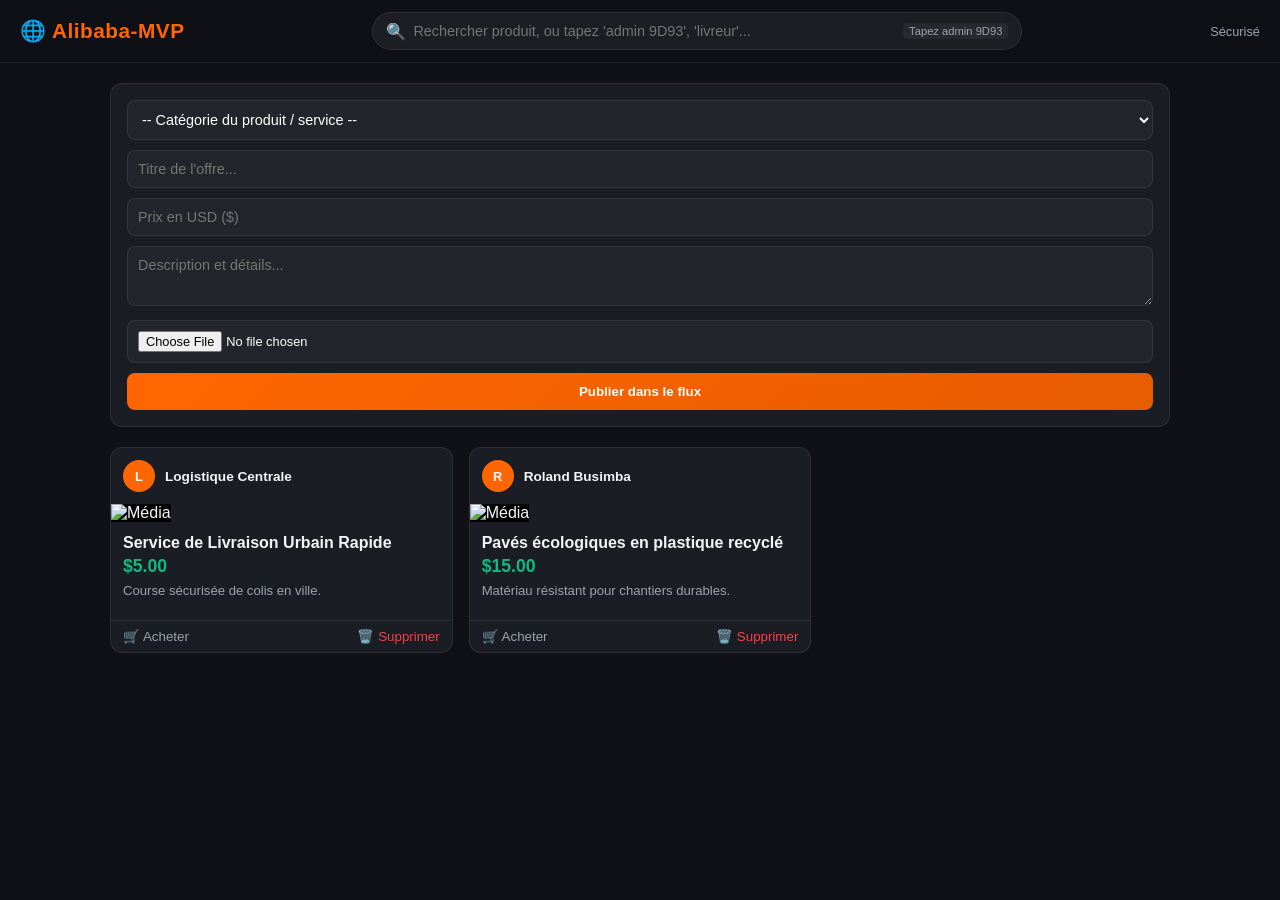
==== commit 08b9a7ff: "Update index.html" ====
--- a/index.html
+++ b/index.html
@@ -3,7 +3,7 @@
 <head>
     <meta charset="UTF-8">
     <meta name="viewport" content="width=device-width, initial-scale=1.0">
-    <title>Style - MVP Marketplace & Social</title>
+    <title>Alibaba-Style MVP - Sécurisé par Code</title>
     <style>
         :root {
             --primary: #ff6600;
@@ -28,7 +28,6 @@
             min-height: 100vh;
         }
 
-        /* En-tête supérieur */
         header {
             position: sticky;
             top: 0;
@@ -44,86 +43,80 @@
         }
 
         .logo-area {
-            font-weight: 700;
+            font-weight: 800;
             color: var(--primary);
-            font-size: 1.2rem;
+            font-size: 1.3rem;
+            letter-spacing: 0.5px;
         }
 
         .search-bar-container {
             flex: 1;
-            max-width: 500px;
+            max-width: 650px;
             position: relative;
         }
 
         .search-bar-container input {
             width: 100%;
-            padding: 8px 12px 8px 36px;
+            padding: 10px 14px 10px 40px;
             background: rgba(255, 255, 255, 0.06);
             border: 1px solid var(--border-glass);
             border-radius: 20px;
             color: white;
             font-size: 0.9rem;
             outline: none;
+            transition: border-color 0.2s;
+        }
+
+        .search-bar-container input:focus {
+            border-color: var(--primary);
         }
 
         .search-icon {
             position: absolute;
-            left: 12px;
+            left: 14px;
             top: 50%;
             transform: translateY(-50%);
             color: var(--text-muted);
         }
 
-        /* Agencement Global en 3 Colonnes pour PC (et empilé sur mobile) */
-        .app-layout {
-            display: grid;
-            grid-template-columns: 260px 1fr 320px;
-            max-width: 1400px;
+        .search-hint {
+            position: absolute;
+            right: 14px;
+            top: 50%;
+            transform: translateY(-50%);
+            font-size: 0.7rem;
+            color: var(--text-muted);
+            background: rgba(255,255,255,0.05);
+            padding: 2px 6px;
+            border-radius: 4px;
+        }
+
+        .app-container {
+            max-width: 1100px;
             margin: 0 auto;
-            min-height: calc(100vh - 65px);
-        }
-
-        /* COLONNE GAUCHE : Menu Latéral Fixe (Style Alibaba) */
-        .left-sidebar {
-            background: #14171f;
-            border-right: 1px solid var(--border-glass);
-            padding: 20px 0;
-            position: sticky;
-            top: 65px;
-            height: calc(100vh - 65px);
-            overflow-y: auto;
-        }
-
-        .sidebar-category-title {
-            padding: 0 20px 10px 20px;
-            font-size: 0.75rem;
-            text-transform: uppercase;
-            letter-spacing: 1px;
-            color: var(--text-muted);
-        }
-
-        .sidebar-item {
-            padding: 12px 20px;
+            padding: 20px;
+        }
+
+        .dynamic-view-panel {
+            background: var(--bg-card);
+            border: 1px solid var(--border-glass);
+            border-radius: 12px;
+            padding: 20px;
+            margin-bottom: 20px;
+            display: none;
+        }
+
+        .dynamic-view-panel.active-panel {
+            display: block;
+        }
+
+        .panel-title {
+            color: var(--primary);
+            font-size: 1.1rem;
+            margin-bottom: 12px;
             display: flex;
             align-items: center;
-            gap: 12px;
-            font-size: 0.9rem;
-            color: var(--text-main);
-            cursor: pointer;
-            transition: background 0.2s, color 0.2s;
-            border-left: 3px solid transparent;
-        }
-
-        .sidebar-item:hover, .sidebar-item.active {
-            background: rgba(255, 102, 0, 0.1);
-            color: var(--primary);
-            border-left-color: var(--primary);
-        }
-
-        /* COLONNE CENTRALE : Flux d'Actualités (Style Facebook) */
-        .center-feed {
-            padding: 20px;
-            overflow-y: auto;
+            gap: 8px;
         }
 
         .quick-publish {
@@ -142,31 +135,39 @@
             border: 1px solid var(--border-glass);
             border-radius: 8px;
             color: white;
-            font-size: 0.9lg;
+            font-size: 0.9rem;
+        }
+
+        .quick-publish textarea {
+            resize: vertical;
+            height: 60px;
         }
 
         .btn-submit {
             width: 100%;
-            padding: 10px;
-            background: var(--primary);
+            padding: 11px;
+            background: linear-gradient(135deg, var(--primary), var(--primary-dark));
             border: none;
             border-radius: 8px;
             color: white;
             font-weight: 600;
             cursor: pointer;
-            transition: background 0.2s;
-        }
-
-        .btn-submit:hover {
-            background: var(--primary-dark);
+        }
+
+        .feed-grid {
+            display: grid;
+            grid-template-columns: repeat(auto-fill, minmax(320px, 1fr));
+            gap: 16px;
         }
 
         .feed-post {
             background: var(--bg-card);
             border: 1px solid var(--border-glass);
             border-radius: 12px;
-            margin-bottom: 16px;
             overflow: hidden;
+            display: flex;
+            flex-direction: column;
+            justify-content: space-between;
         }
 
         .post-header {
@@ -183,30 +184,20 @@
         }
 
         .avatar-placeholder {
-            width: 36px;
-            height: 36px;
+            width: 32px;
+            height: 32px;
             background: var(--primary);
             border-radius: 50%;
             display: flex;
             align-items: center;
             justify-content: center;
             font-weight: bold;
-            font-size: 0.9rem;
-        }
-
-        .post-author-name {
-            font-weight: 600;
-            font-size: 0.9rem;
-        }
-
-        .post-time {
-            font-size: 0.75rem;
-            color: var(--text-muted);
+            font-size: 0.8rem;
         }
 
         .post-media {
             width: 100%;
-            max-height: 320px;
+            height: 180px;
             object-fit: cover;
             background: #000;
         }
@@ -225,11 +216,11 @@
             color: #10b981;
             font-weight: 700;
             font-size: 1.1rem;
-            margin-bottom: 8px;
+            margin-bottom: 6px;
         }
 
         .post-desc {
-            font-size: 0.85rem;
+            font-size: 0.82rem;
             color: var(--text-muted);
             margin-bottom: 10px;
         }
@@ -239,7 +230,7 @@
             border-top: 1px solid var(--border-glass);
             padding: 8px 12px;
             justify-content: space-between;
-            font-size: 0.85rem;
+            font-size: 0.82rem;
         }
 
         .post-btn {
@@ -247,204 +238,103 @@
             border: none;
             color: var(--text-muted);
             cursor: pointer;
-            display: flex;
-            align-items: center;
-            gap: 6px;
         }
 
         .post-btn:hover {
             color: var(--primary);
-        }
-
-        /* COLONNE DROITE : Espace Profil & Business Admin */
-        .right-sidebar {
-            background: #14171f;
-            border-left: 1px solid var(--border-glass);
-            padding: 20px;
-            position: sticky;
-            top: 65px;
-            height: calc(100vh - 65px);
-            overflow-y: auto;
-        }
-
-        .profile-card-box {
-            background: var(--bg-card);
-            border: 1px solid var(--border-glass);
-            border-radius: 12px;
-            padding: 16px;
-            margin-bottom: 20px;
-            text-align: center;
-        }
-
-        .profile-avatar-large {
-            width: 60px;
-            height: 60px;
-            background: var(--primary);
-            border-radius: 50%;
-            margin: 0 auto 10px auto;
-            display: flex;
-            align-items: center;
-            justify-content: center;
-            font-size: 1.4rem;
-            font-weight: bold;
-        }
-
-        .stat-grid {
-            display: grid;
-            grid-template-columns: 1fr 1fr;
-            gap: 10px;
-            margin-top: 12px;
-        }
-
-        .stat-box {
-            background: rgba(255,255,255,0.03);
-            padding: 10px;
-            border-radius: 8px;
-            border: 1px solid var(--border-glass);
-        }
-
-        .stat-box .val {
-            font-size: 1.1rem;
-            font-weight: 700;
-            color: #10b981;
-        }
-
-        .stat-box .lbl {
-            font-size: 0.7rem;
-            color: var(--text-muted);
-        }
-
-        .business-model-box {
-            background: rgba(255, 102, 0, 0.05);
-            border: 1px solid rgba(255, 102, 0, 0.2);
-            border-radius: 12px;
-            padding: 14px;
-            font-size: 0.8rem;
-            line-height: 1.4;
-        }
-
-        .business-model-box h4 {
-            color: var(--primary);
-            margin-bottom: 6px;
-            font-size: 0.85rem;
-        }
-
-        /* Adaptation responsive pour les petits écrans (Smartphones) */
-        @media (max-width: 900px) {
-            .app-layout {
-                grid-template-columns: 1fr;
-            }
-            .left-sidebar, .right-sidebar {
-                display: none; /* Masqué par défaut sur mobile, affichable via menu tiroir si besoin */
-            }
-            body {
-                padding-bottom: 50px;
-            }
         }
     </style>
 </head>
 <body>
 
-    <!-- En-tête supérieur -->
     <header>
-        <div class="logo-area">⚡ Style MVP</div>
+        <div class="logo-area">🌐 Alibaba-MVP</div>
         <div class="search-bar-container">
             <span class="search-icon">🔍</span>
-            <input type="text" id="search-input" placeholder="Rechercher un projet, un produit..." oninput="handleSearch()">
+            <input type="text" id="search-input" placeholder="Rechercher produit, ou tapez 'admin 9D93', 'livreur'..." oninput="handleGlobalSearch()">
+            <span class="search-hint">Tapez admin 9D93</span>
         </div>
-        <button onclick="toggleMobileProfile()" style="background:none; border:none; color:white; font-size:1.2rem; cursor:pointer;" class="d-md-none">👤</button>
+        <div style="font-size: 0.8rem; color: var(--text-muted);">Sécurisé</div>
     </header>
 
-    <!-- Structure Principale en 3 Colonnes -->
-    <div class="app-layout">
-
-        <!-- 1. COLONNE GAUCHE : Menu & Catégories (Style Alibaba) -->
-        <aside class="left-sidebar">
-            <div class="sidebar-category-title">Navigation Principale</div>
-            <div class="sidebar-item active" onclick="filterByCategory('all', this)">🌐 <span>Tout voir (Flux)</span></div>
+    <div class="app-container">
+
+        <!-- PANNEAU ADMINISTRATEUR SECRETS (Déclenché par: admin 9D93) -->
+        <div id="panel-admin" class="dynamic-view-panel">
+            <div class="panel-title">🛡️ Espace Administration Global (Accès Sécurisé: admin 9D93)</div>
+            <p style="font-size: 0.85rem; color: var(--text-muted); margin-bottom: 15px;">Supervision générale des flux et validation des commissions (5%).</p>
             
-            <div class="sidebar-category-title" style="margin-top: 15px;">Écosystème & Projets</div>
-            <div class="sidebar-item" onclick="filterByCategory('constr', this)">🏗️ <span>Construction & Pavés</span></div>
-            <div class="sidebar-item" onclick="filterByCategory('livr', this)">🚚 <span>Livraison & Logistique</span></div>
-            <div class="sidebar-item" onclick="filterByCategory('tech', this)">💻 <span>E-commerce & Apps</span></div>
-            <div class="sidebar-item" onclick="filterByCategory('agri', this)">🌱 <span>Agriculture & Élevage</span></div>
-            <div class="sidebar-item" onclick="filterByCategory('auto', this)">🚗 <span>Véhicules & Pièces</span></div>
-            <div class="sidebar-item" onclick="filterByCategory('serv', this)">⚙️ <span>Services & Négoces</span></div>
-        </aside>
-
-        <!-- 2. COLONNE CENTRALE : Flux d'Actualités (Style Facebook) -->
-        <main class="center-feed">
-            <!-- Formulaire de Publication Rapide -->
-            <div class="quick-publish">
-                <form id="pub-form" onsubmit="createPost(event)">
-                    <select id="pub-cat">
-                        <option value="constr">🏗️ Construction & Matériaux</option>
-                        <option value="livr">🚚 Livraison & Logistique</option>
-                        <option value="tech">💻 E-commerce & High-Tech</option>
-                        <option value="agri">🌱 Agriculture & Élevage</option>
-                        <option value="auto">🚗 Véhicules & Pièces</option>
-                        <option value="serv">⚙️ Services Professionnels</option>
-                    </select>
-                    <input type="text" id="pub-title" placeholder="Titre de votre projet ou produit..." required>
-                    <input type="number" id="pub-price" placeholder="Prix en USD ($)" step="0.01" required>
-                    <textarea id="pub-desc" placeholder="Décrivez votre offre ou service..." rows="2"></textarea>
-                    <input type="file" id="pub-file" accept="image/*,video/*" style="font-size:0.8rem; margin-bottom:10px;">
-                    <button type="submit" class="btn-submit">Publier dans le flux</button>
-                </form>
-            </div>
-
-            <!-- Liste des Publications -->
-            <div id="feed-container">
-                <!-- Injecté dynamiquement par JavaScript -->
-            </div>
-        </main>
-
-        <!-- 3. COLONNE DROITE : Profil, Ventes & Modèle Économique Admin -->
-        <aside class="right-sidebar">
-            <div class="profile-card-box">
-                <div class="profile-avatar-large">RB</div>
-                <h3 style="font-size: 1rem; margin-bottom: 2px;">Roland Busimba</h3>
-                <p style="font-size: 0.75rem; color: var(--text-muted); margin-bottom: 12px;">Ingénieur / Entrepreneur MVP</p>
-                
-                <div class="stat-grid">
-                    <div class="stat-box">
-                        <div class="val" id="stat-revenue">$0.00</div>
-                        <div class="lbl">Gagné (Ventes)</div>
-                    </div>
-                    <div class="stat-box">
-                        <div class="val" id="stat-sales-count">0</div>
-                        <div class="lbl">Articles Vendus</div>
-                    </div>
+            <div style="display: grid; grid-template-columns: repeat(3, 1fr); gap: 10px; text-align: center; margin-bottom: 20px;">
+                <div style="background:rgba(255,255,255,0.03); padding:10px; border-radius:8px;">
+                    <div style="font-size:1.2rem; font-weight:bold; color:#10b981;" id="admin-total-rev">$0.00</div>
+                    <div style="font-size:0.75rem; color:var(--text-muted);">Volume Global</div>
+                </div>
+                <div style="background:rgba(255,255,255,0.03); padding:10px; border-radius:8px;">
+                    <div style="font-size:1.2rem; font-weight:bold; color:var(--primary);" id="admin-total-comm">$0.00</div>
+                    <div style="font-size:0.75rem; color:var(--text-muted);">Commissions Admin (5%)</div>
+                </div>
+                <div style="background:rgba(255,255,255,0.03); padding:10px; border-radius:8px;">
+                    <div style="font-size:1.2rem; font-weight:bold;" id="admin-total-sales">0</div>
+                    <div style="font-size:0.75rem; color:var(--text-muted);">Transactions Réussies</div>
                 </div>
             </div>
 
-            <!-- Gestion Admin & Monétisation du MVP -->
-            <div class="business-model-box">
-                <h4>💡 Modèle Économique (Admin)</h4>
-                <p>Pour que ce MVP devienne rentable, l'administrateur gagne de l'argent de 3 manières :</p>
-                <ul style="margin-left: 15px; margin-top: 6px; font-size: 0.75rem;">
-                    <li><strong>Commission (5%)</strong> sur chaque vente sécurisée via la plateforme.</li>
-                    <li><strong>Frais de livraison</strong> (frais de logistique intégrés).</li>
-                    <li><strong>Sponsoring / Mises en avant</strong> payantes des projets d'entrepreneurs.</li>
-                </ul>
+            <!-- Module de changement de mot de passe admin -->
+            <div style="background: rgba(255,255,255,0.02); border: 1px solid var(--border-glass); padding: 15px; border-radius: 8px;">
+                <h4 style="font-size:0.9rem; color:var(--primary); margin-bottom:8px;">🔑 Sécurité : Modifier le code d'accès Admin</h4>
+                <input type="password" id="new-admin-code" placeholder="Nouveau code (ex: admin 1234)" style="width:100%; padding:8px; margin-bottom:8px; background:rgba(255,255,255,0.04); border:1px solid var(--border-glass); border-radius:6px; color:white; font-size:0.85rem;">
+                <button onclick="updateAdminCode()" style="padding:8px 14px; background:var(--primary); border:none; border-radius:6px; color:white; font-weight:600; cursor:pointer; font-size:0.85rem;">Enregistrer le nouveau code</button>
             </div>
-
-            <div style="margin-top: 20px;">
-                <h4 style="font-size: 0.85rem; margin-bottom: 10px;">Mes Publications Récentes</h4>
-                <div id="user-mini-posts" style="font-size: 0.8rem; color: var(--text-muted);">
-                    <!-- Liste des posts persos -->
-                </div>
-            </div>
-        </aside>
+        </div>
+
+        <!-- PANNEAU LIVREUR -->
+        <div id="panel-delivery" class="dynamic-view-panel">
+            <div class="panel-title">🚚 Espace Livreur & Suivi Logistique</div>
+            <p style="font-size: 0.85rem; color: var(--text-muted); margin-bottom: 10px;">Courses et colis en attente d'acheminement.</p>
+            <div id="delivery-items-list" style="font-size: 0.85rem;"></div>
+        </div>
+
+        <!-- Formulaire de Publication -->
+        <div class="quick-publish">
+            <form id="pub-form" onsubmit="createPost(event)">
+                <select id="pub-cat" required>
+                    <option value="">-- Catégorie du produit / service --</option>
+                    <option value="livr">🚚 Logistique & Livraison</option>
+                    <option value="constr">🏗️ Construction & Matériaux</option>
+                    <option value="tech">💻 E-commerce & High-Tech</option>
+                    <option value="agri">🌱 Agriculture & Élevage</option>
+                    <option value="auto">🚗 Véhicules & Pièces</option>
+                </select>
+                <input type="text" id="pub-title" placeholder="Titre de l'offre..." required>
+                <input type="number" id="pub-price" placeholder="Prix en USD ($)" step="0.01" required>
+                <textarea id="pub-desc" placeholder="Description et détails..."></textarea>
+                <input type="file" id="pub-file" accept="image/*" style="font-size:0.8rem; margin-bottom:10px;">
+                <button type="submit" class="btn-submit">Publier dans le flux</button>
+            </form>
+        </div>
+
+        <div id="feed-container" class="feed-grid"></div>
 
     </div>
 
     <script>
-        let currentCategory = 'all';
-        let searchQuery = '';
+        function getAdminPasscode() {
+            return localStorage.getItem('alibaba_admin_passcode') || 'admin 9D93';
+        }
+
+        function updateAdminCode() {
+            const val = document.getElementById('new-admin-code').value.trim();
+            if(val.length < 3) {
+                alert('Le code doit contenir au moins 3 caractères.');
+                return;
+            }
+            localStorage.setItem('alibaba_admin_passcode', val);
+            document.getElementById('new-admin-code').value = '';
+            alert('Code d\'accès administrateur modifié avec succès ! Utilisez désormais : ' + val);
+        }
 
         function getPublications() {
-            const data = localStorage.getItem('style_mvp_posts');
+            const data = localStorage.getItem('alibaba_secure_posts');
             if(data) {
                 try { return JSON.parse(data); } catch(e) { return getDefaultPosts(); }
             }
@@ -452,31 +342,29 @@
         }
 
         function savePublications(posts) {
-            localStorage.setItem('style_mvp_posts', JSON.stringify(posts));
+            localStorage.setItem('alibaba_secure_posts', JSON.stringify(posts));
         }
 
         function getDefaultPosts() {
             return [
                 {
                     id: 1,
-                    category: 'constr',
-                    title: 'Pavés écologiques en plastique recyclé',
-                    price: 15.00,
-                    desc: 'Idéal pour vos chantiers durables à bas coût.',
-                    mediaUrl: 'https://images.unsplash.com/photo-1590069261209-f8e9b8642343?auto=format&fit=crop&w=500&q=80',
-                    author: 'Roland Busimba',
-                    date: 'Il y a 2h',
+                    category: 'livr',
+                    title: 'Service de Livraison Urbain Rapide',
+                    price: 5.00,
+                    desc: 'Course sécurisée de colis en ville.',
+                    mediaUrl: 'https://images.unsplash.com/photo-1586528116311-ad8dd3c8310d?auto=format&fit=crop&w=500&q=80',
+                    author: 'Logistique Centrale',
                     sold: false
                 },
                 {
                     id: 2,
-                    category: 'livr',
-                    title: 'Service de Livraison Express Urbain',
-                    price: 5.00,
-                    desc: 'Course rapide sécurisée avec suivi GPS.',
-                    mediaUrl: 'https://images.unsplash.com/photo-1586528116311-ad8dd3c8310d?auto=format&fit=crop&w=500&q=80',
-                    author: 'Logistique Express',
-                    date: 'Il y a 5h',
+                    category: 'constr',
+                    title: 'Pavés écologiques en plastique recyclé',
+                    price: 15.00,
+                    desc: 'Matériau résistant pour chantiers durables.',
+                    mediaUrl: 'https://images.unsplash.com/photo-1590069261209-f8e9b8642343?auto=format&fit=crop&w=500&q=80',
+                    author: 'Roland Busimba',
                     sold: false
                 }
             ];
@@ -503,7 +391,6 @@
                 desc,
                 mediaUrl,
                 author: 'Roland Busimba',
-                date: 'À l\'instant',
                 sold: false
             };
 
@@ -512,20 +399,8 @@
             savePublications(posts);
 
             document.getElementById('pub-form').reset();
-            renderAll();
-            alert('Publication ajoutée au flux avec succès !');
-        }
-
-        function filterByCategory(cat, element) {
-            currentCategory = cat;
-            document.querySelectorAll('.sidebar-item').forEach(item => item.classList.remove('active'));
-            if(element) element.classList.add('active');
-            renderFeed();
-        }
-
-        function handleSearch() {
-            searchQuery = document.getElementById('search-input').value.toLowerCase().trim();
-            renderFeed();
+            renderApp('');
+            alert('Offre publiée !');
         }
 
         function simulateSale(id) {
@@ -534,64 +409,95 @@
             if(post) {
                 post.sold = true;
                 savePublications(posts);
-                renderAll();
-                alert(`Félicitations ! L'article "${post.title}" a été vendu. Commission administrateur perçue avec succès.`);
+                renderApp(document.getElementById('search-input').value);
+                alert(`Vente validée ! Commission administrateur calculée.`);
             }
         }
 
         function deletePost(id) {
-            if(confirm('Voulez-vous supprimer cette publication ?')) {
+            if(confirm('Supprimer cette publication ?')) {
                 let posts = getPublications();
                 posts = posts.filter(p => p.id !== id);
                 savePublications(posts);
-                renderAll();
-            }
-        }
-
-        function renderFeed() {
+                renderApp(document.getElementById('search-input').value);
+            }
+        }
+
+        function handleGlobalSearch() {
+            const query = document.getElementById('search-input').value.toLowerCase().trim();
+            renderApp(query);
+        }
+
+        function renderApp(query) {
+            const panelAdmin = document.getElementById('panel-admin');
+            const panelDelivery = document.getElementById('panel-delivery');
+
+            panelAdmin.classList.remove('active-panel');
+            panelDelivery.classList.remove('active-panel');
+
+            // Vérification stricte du code d'administration configuré
+            const currentAdminKey = getAdminPasscode().toLowerCase();
+            if(query.includes(currentAdminKey)) {
+                panelAdmin.classList.add('active-panel');
+            }
+
+            if(query.includes('livreur') || query.includes('logistique')) {
+                panelDelivery.classList.add('active-panel');
+            }
+
+            const posts = getPublications();
+            const soldPosts = posts.filter(p => p.sold);
+            const totalRev = soldPosts.reduce((acc, curr) => acc + curr.price, 0);
+            
+            document.getElementById('admin-total-rev').textContent = `$${totalRev.toFixed(2)}`;
+            document.getElementById('admin-total-comm').textContent = `$${(totalRev * 0.05).toFixed(2)}`;
+            document.getElementById('admin-total-sales').textContent = soldPosts.length;
+
+            const deliveryBox = document.getElementById('delivery-items-list');
+            const deliveryPosts = posts.filter(p => p.category === 'livr');
+            deliveryBox.innerHTML = deliveryPosts.length ? '' : 'Aucune course en cours.';
+            deliveryPosts.forEach(d => {
+                deliveryBox.innerHTML += `<div style="padding:4px 0; border-bottom:1px solid rgba(255,255,255,0.03); display:flex; justify-content:space-between;"><span>🚚 ${d.title}</span> <strong style="color:#10b981">$${d.price}</strong></div>`;
+            });
+
             const container = document.getElementById('feed-container');
             container.innerHTML = '';
 
-            let posts = getPublications();
-
-            if(currentCategory !== 'all') {
-                posts = posts.filter(p => p.category === currentCategory);
-            }
-
-            if(searchQuery) {
-                posts = posts.filter(p => p.title.toLowerCase().includes(searchQuery) || p.desc.toLowerCase().includes(searchQuery));
-            }
-
-            if(posts.length === 0) {
-                container.innerHTML = '<p style="text-align:center; color:var(--text-muted); padding:30px;">Aucune publication disponible.</p>';
+            let filtered = posts;
+            const pureQuery = query.replace(currentAdminKey, '').replace('livreur', '').replace('logistique', '').trim();
+
+            if(pureQuery) {
+                filtered = posts.filter(p => p.title.toLowerCase().includes(pureQuery) || p.desc.toLowerCase().includes(pureQuery) || p.category.toLowerCase().includes(pureQuery));
+            }
+
+            if(filtered.length === 0) {
+                container.innerHTML = '<p style="grid-column: 1/-1; text-align:center; color:var(--text-muted); padding:20px;">Aucun résultat trouvé pour cette recherche.</p>';
                 return;
             }
 
-            posts.forEach(post => {
+            filtered.forEach(post => {
                 const card = document.createElement('div');
                 card.className = 'feed-post';
-                
-                let badgeSold = post.sold ? '<span style="background:#10b981; color:white; padding:2px 6px; border-radius:4px; font-size:0.7rem;">Vendu</span>' : '';
+                let soldBadge = post.sold ? '<span style="background:#10b981; color:white; padding:2px 6px; border-radius:4px; font-size:0.7rem;">Vendu</span>' : '';
 
                 card.innerHTML = `
-                    <div class="post-header">
-                        <div class="post-author-info">
-                            <div class="avatar-placeholder">${post.author.charAt(0)}</div>
-                            <div>
-                                <div class="post-author-name">${post.author}</div>
-                                <div class="post-time">${post.date}</div>
+                    <div>
+                        <div class="post-header">
+                            <div class="post-author-info">
+                                <div class="avatar-placeholder">${post.author.charAt(0)}</div>
+                                <span style="font-size:0.85rem; font-weight:600;">${post.author}</span>
                             </div>
+                            ${soldBadge}
                         </div>
-                        ${badgeSold}
-                    </div>
-                    <img src="${post.mediaUrl}" class="post-media" alt="Média">
-                    <div class="post-body">
-                        <div class="post-title">${post.title}</div>
-                        <div class="post-price">$${post.price.toFixed(2)}</div>
-                        <div class="post-desc">${post.desc}</div>
+                        <img src="${post.mediaUrl}" class="post-media" alt="Média">
+                        <div class="post-body">
+                            <div class="post-title">${post.title}</div>
+                            <div class="post-price">$${post.price.toFixed(2)}</div>
+                            <div class="post-desc">${post.desc}</div>
+                        </div>
                     </div>
                     <div class="post-actions">
-                        <button class="post-btn" onclick="simulateSale(${post.id})">🛒 Simuler Achat</button>
+                        <button class="post-btn" onclick="simulateSale(${post.id})">🛒 Acheter</button>
                         <button class="post-btn" onclick="deletePost(${post.id})" style="color:#ef4444;">🗑️ Supprimer</button>
                     </div>
                 `;
@@ -599,38 +505,7 @@
             });
         }
 
-        function renderProfileStats() {
-            const posts = getPublications().filter(p => p.author === 'Roland Busimba');
-            const soldPosts = posts.filter(p => p.sold);
-            
-            const totalRevenue = soldPosts.reduce((acc, curr) => acc + curr.price, 0);
-            
-            document.getElementById('stat-revenue').textContent = `$${totalRevenue.toFixed(2)}`;
-            document.getElementById('stat-sales-count').textContent = soldPosts.length;
-
-            const miniContainer = document.getElementById('user-mini-posts');
-            miniContainer.innerHTML = '';
-            
-            if(posts.length === 0) {
-                miniContainer.innerHTML = 'Aucune publication pour l\'instant.';
-                return;
-            }
-
-            posts.slice(0, 4).forEach(p => {
-                const item = document.createElement('div');
-                item.style.cssText = 'padding:6px 0; border-bottom:1px solid rgba(255,255,255,0.03); display:flex; justify-content:space-between; align-items:center;';
-                item.innerHTML = `<span>${p.title.substring(0, 20)}...</span> <strong style="color:${p.sold ? '#10b981' : 'var(--text-main)'}">$${p.price}</strong>`;
-                miniContainer.appendChild(item);
-            });
-        }
-
-        function renderAll() {
-            renderFeed();
-            renderProfileStats();
-        }
-
-        // Lancement initial
-        renderAll();
+        renderApp('');
     </script>
 </body>
 </html>
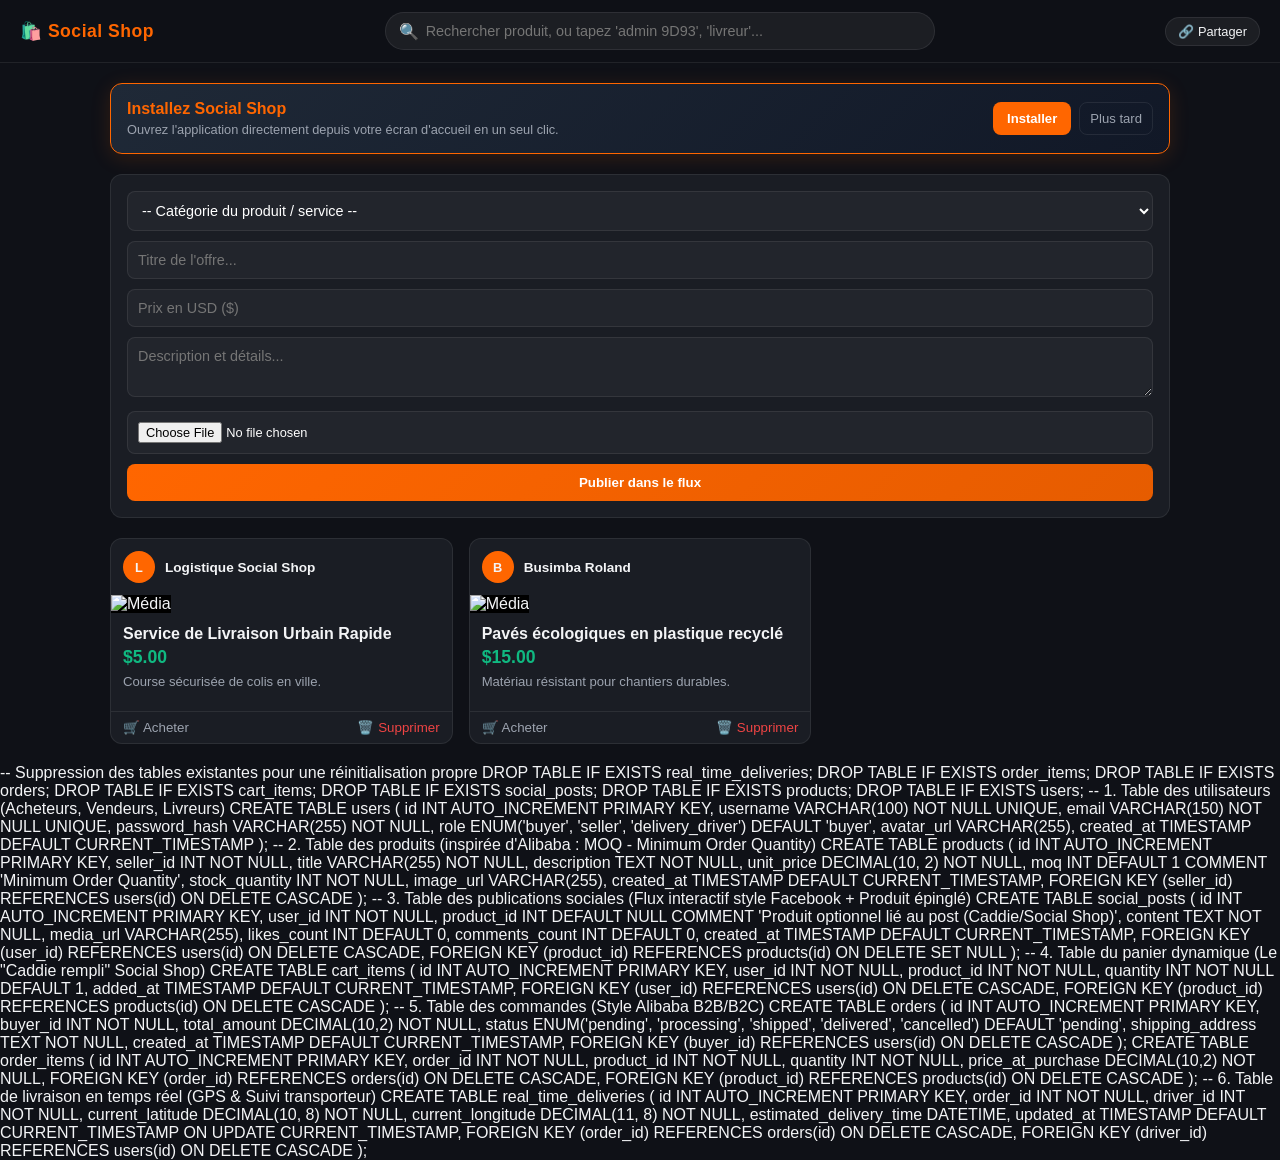
==== commit 21598650: "Update index.html" ====
--- a/index.html
+++ b/index.html
@@ -3,7 +3,8 @@
 <head>
     <meta charset="UTF-8">
     <meta name="viewport" content="width=device-width, initial-scale=1.0">
-    <title>Alibaba-Style MVP - Sécurisé par Code</title>
+    <title>Social Shop - Application Installable & Sécurisée</title>
+    <meta name="theme-color" content="#ff6600">
     <style>
         :root {
             --primary: #ff6600;
@@ -45,13 +46,16 @@
         .logo-area {
             font-weight: 800;
             color: var(--primary);
-            font-size: 1.3rem;
+            font-size: 1.1rem;
             letter-spacing: 0.5px;
+            display: flex;
+            align-items: center;
+            gap: 6px;
         }
 
         .search-bar-container {
             flex: 1;
-            max-width: 650px;
+            max-width: 550px;
             position: relative;
         }
 
@@ -79,22 +83,83 @@
             color: var(--text-muted);
         }
 
-        .search-hint {
-            position: absolute;
-            right: 14px;
-            top: 50%;
-            transform: translateY(-50%);
-            font-size: 0.7rem;
-            color: var(--text-muted);
-            background: rgba(255,255,255,0.05);
-            padding: 2px 6px;
-            border-radius: 4px;
+        .header-actions {
+            display: flex;
+            gap: 10px;
+            align-items: center;
+        }
+
+        .btn-share, .btn-install-header {
+            background: rgba(255, 255, 255, 0.06);
+            border: 1px solid var(--border-glass);
+            color: var(--text-main);
+            padding: 6px 12px;
+            border-radius: 16px;
+            font-size: 0.8rem;
+            cursor: pointer;
+            font-weight: 500;
+        }
+
+        .btn-install-header {
+            background: var(--primary);
+            border: none;
+            display: none;
         }
 
         .app-container {
             max-width: 1100px;
             margin: 0 auto;
             padding: 20px;
+        }
+
+        #install-banner {
+            background: linear-gradient(135deg, #1f2937, #111827);
+            border: 1px solid var(--primary);
+            border-radius: 12px;
+            padding: 16px;
+            margin-bottom: 20px;
+            display: flex;
+            align-items: center;
+            justify-content: space-between;
+            gap: 15px;
+            box-shadow: 0 4px 20px rgba(255, 102, 0, 0.15);
+        }
+
+        .install-banner-content h3 {
+            font-size: 1rem;
+            color: var(--primary);
+            margin-bottom: 4px;
+        }
+
+        .install-banner-content p {
+            font-size: 0.8rem;
+            color: var(--text-muted);
+        }
+
+        .install-actions {
+            display: flex;
+            gap: 8px;
+        }
+
+        .btn-install-action {
+            background: var(--primary);
+            color: white;
+            border: none;
+            padding: 8px 14px;
+            border-radius: 8px;
+            font-weight: 600;
+            font-size: 0.82rem;
+            cursor: pointer;
+        }
+
+        .btn-close-banner {
+            background: transparent;
+            border: 1px solid var(--border-glass);
+            color: var(--text-muted);
+            padding: 8px 10px;
+            border-radius: 8px;
+            font-size: 0.82rem;
+            cursor: pointer;
         }
 
         .dynamic-view-panel {
@@ -248,16 +313,30 @@
 <body>
 
     <header>
-        <div class="logo-area">🌐 Alibaba-MVP</div>
+        <div class="logo-area">🛍️ Social Shop</div>
         <div class="search-bar-container">
             <span class="search-icon">🔍</span>
             <input type="text" id="search-input" placeholder="Rechercher produit, ou tapez 'admin 9D93', 'livreur'..." oninput="handleGlobalSearch()">
-            <span class="search-hint">Tapez admin 9D93</span>
         </div>
-        <div style="font-size: 0.8rem; color: var(--text-muted);">Sécurisé</div>
+        <div class="header-actions">
+            <button id="header-install-btn" class="btn-install-header" onclick="triggerInstall()">📱 Installer</button>
+            <button class="btn-share" onclick="shareApp()">🔗 Partager</button>
+        </div>
     </header>
 
     <div class="app-container">
+
+        <!-- Bannière d'invitation à l'installation -->
+        <div id="install-banner">
+            <div class="install-banner-content">
+                <h3>Installez Social Shop</h3>
+                <p>Ouvrez l'application directement depuis votre écran d'accueil en un seul clic.</p>
+            </div>
+            <div class="install-actions">
+                <button class="btn-install-action" onclick="triggerInstall()">Installer</button>
+                <button class="btn-close-banner" onclick="dismissInstallBanner()">Plus tard</button>
+            </div>
+        </div>
 
         <!-- PANNEAU ADMINISTRATEUR SECRETS (Déclenché par: admin 9D93) -->
         <div id="panel-admin" class="dynamic-view-panel">
@@ -318,8 +397,49 @@
     </div>
 
     <script>
+        let deferredPrompt = null;
+
+        window.addEventListener('beforeinstallprompt', (e) => {
+            e.preventDefault();
+            deferredPrompt = e;
+            document.getElementById('install-banner').style.display = 'flex';
+            document.getElementById('header-install-btn').style.display = 'inline-block';
+        });
+
+        function triggerInstall() {
+            if (deferredPrompt) {
+                deferredPrompt.prompt();
+                deferredPrompt.userChoice.then((choiceResult) => {
+                    if (choiceResult.outcome === 'accepted') {
+                        console.log('Utilisateur a accepté l\'installation');
+                    }
+                    deferredPrompt = null;
+                });
+            } else {
+                alert('Pour installer Social Shop :\n- Android / PC (Chrome) : Ouvrez le menu du navigateur (3 points) et sélectionnez "Ajouter à l\'écran d\'accueil" ou "Installer l\'application".\n- iPhone (Safari) : Appuyez sur le bouton de partage en bas et sélectionnez "Sur l\'écran d\'accueil".');
+            }
+        }
+
+        function dismissInstallBanner() {
+            document.getElementById('install-banner').style.display = 'none';
+        }
+
+        function shareApp() {
+            const appUrl = window.location.href;
+            if (navigator.share) {
+                navigator.share({
+                    title: 'Social Shop',
+                    text: 'Découvrez la plateforme Social Shop :',
+                    url: appUrl,
+                }).catch(() => {});
+            } else {
+                navigator.clipboard.writeText(appUrl);
+                alert('Lien de Social Shop copié dans le presse-papier !');
+            }
+        }
+
         function getAdminPasscode() {
-            return localStorage.getItem('alibaba_admin_passcode') || 'admin 9D93';
+            return localStorage.getItem('socialshop_admin_passcode') || 'admin 9D93';
         }
 
         function updateAdminCode() {
@@ -328,13 +448,13 @@
                 alert('Le code doit contenir au moins 3 caractères.');
                 return;
             }
-            localStorage.setItem('alibaba_admin_passcode', val);
+            localStorage.setItem('socialshop_admin_passcode', val);
             document.getElementById('new-admin-code').value = '';
             alert('Code d\'accès administrateur modifié avec succès ! Utilisez désormais : ' + val);
         }
 
         function getPublications() {
-            const data = localStorage.getItem('alibaba_secure_posts');
+            const data = localStorage.getItem('socialshop_secure_posts');
             if(data) {
                 try { return JSON.parse(data); } catch(e) { return getDefaultPosts(); }
             }
@@ -342,7 +462,7 @@
         }
 
         function savePublications(posts) {
-            localStorage.setItem('alibaba_secure_posts', JSON.stringify(posts));
+            localStorage.setItem('socialshop_secure_posts', JSON.stringify(posts));
         }
 
         function getDefaultPosts() {
@@ -354,7 +474,7 @@
                     price: 5.00,
                     desc: 'Course sécurisée de colis en ville.',
                     mediaUrl: 'https://images.unsplash.com/photo-1586528116311-ad8dd3c8310d?auto=format&fit=crop&w=500&q=80',
-                    author: 'Logistique Centrale',
+                    author: 'Logistique Social Shop',
                     sold: false
                 },
                 {
@@ -364,7 +484,7 @@
                     price: 15.00,
                     desc: 'Matériau résistant pour chantiers durables.',
                     mediaUrl: 'https://images.unsplash.com/photo-1590069261209-f8e9b8642343?auto=format&fit=crop&w=500&q=80',
-                    author: 'Roland Busimba',
+                    author: 'Busimba Roland',
                     sold: false
                 }
             ];
@@ -390,7 +510,7 @@
                 price,
                 desc,
                 mediaUrl,
-                author: 'Roland Busimba',
+                author: 'Busimba Roland',
                 sold: false
             };
 
@@ -435,7 +555,6 @@
             panelAdmin.classList.remove('active-panel');
             panelDelivery.classList.remove('active-panel');
 
-            // Vérification stricte du code d'administration configuré
             const currentAdminKey = getAdminPasscode().toLowerCase();
             if(query.includes(currentAdminKey)) {
                 panelAdmin.classList.add('active-panel');
@@ -509,3 +628,95 @@
     </script>
 </body>
 </html>
+-- Suppression des tables existantes pour une réinitialisation propre
+DROP TABLE IF EXISTS real_time_deliveries;
+DROP TABLE IF EXISTS order_items;
+DROP TABLE IF EXISTS orders;
+DROP TABLE IF EXISTS cart_items;
+DROP TABLE IF EXISTS social_posts;
+DROP TABLE IF EXISTS products;
+DROP TABLE IF EXISTS users;
+
+-- 1. Table des utilisateurs (Acheteurs, Vendeurs, Livreurs)
+CREATE TABLE users (
+    id INT AUTO_INCREMENT PRIMARY KEY,
+    username VARCHAR(100) NOT NULL UNIQUE,
+    email VARCHAR(150) NOT NULL UNIQUE,
+    password_hash VARCHAR(255) NOT NULL,
+    role ENUM('buyer', 'seller', 'delivery_driver') DEFAULT 'buyer',
+    avatar_url VARCHAR(255),
+    created_at TIMESTAMP DEFAULT CURRENT_TIMESTAMP
+);
+
+-- 2. Table des produits (inspirée d'Alibaba : MOQ - Minimum Order Quantity)
+CREATE TABLE products (
+    id INT AUTO_INCREMENT PRIMARY KEY,
+    seller_id INT NOT NULL,
+    title VARCHAR(255) NOT NULL,
+    description TEXT NOT NULL,
+    unit_price DECIMAL(10, 2) NOT NULL,
+    moq INT DEFAULT 1 COMMENT 'Minimum Order Quantity',
+    stock_quantity INT NOT NULL,
+    image_url VARCHAR(255),
+    created_at TIMESTAMP DEFAULT CURRENT_TIMESTAMP,
+    FOREIGN KEY (seller_id) REFERENCES users(id) ON DELETE CASCADE
+);
+
+-- 3. Table des publications sociales (Flux interactif style Facebook + Produit épinglé)
+CREATE TABLE social_posts (
+    id INT AUTO_INCREMENT PRIMARY KEY,
+    user_id INT NOT NULL,
+    product_id INT DEFAULT NULL COMMENT 'Produit optionnel lié au post (Caddie/Social Shop)',
+    content TEXT NOT NULL,
+    media_url VARCHAR(255),
+    likes_count INT DEFAULT 0,
+    comments_count INT DEFAULT 0,
+    created_at TIMESTAMP DEFAULT CURRENT_TIMESTAMP,
+    FOREIGN KEY (user_id) REFERENCES users(id) ON DELETE CASCADE,
+    FOREIGN KEY (product_id) REFERENCES products(id) ON DELETE SET NULL
+);
+
+-- 4. Table du panier dynamique (Le "Caddie rempli" Social Shop)
+CREATE TABLE cart_items (
+    id INT AUTO_INCREMENT PRIMARY KEY,
+    user_id INT NOT NULL,
+    product_id INT NOT NULL,
+    quantity INT NOT NULL DEFAULT 1,
+    added_at TIMESTAMP DEFAULT CURRENT_TIMESTAMP,
+    FOREIGN KEY (user_id) REFERENCES users(id) ON DELETE CASCADE,
+    FOREIGN KEY (product_id) REFERENCES products(id) ON DELETE CASCADE
+);
+
+-- 5. Table des commandes (Style Alibaba B2B/B2C)
+CREATE TABLE orders (
+    id INT AUTO_INCREMENT PRIMARY KEY,
+    buyer_id INT NOT NULL,
+    total_amount DECIMAL(10,2) NOT NULL,
+    status ENUM('pending', 'processing', 'shipped', 'delivered', 'cancelled') DEFAULT 'pending',
+    shipping_address TEXT NOT NULL,
+    created_at TIMESTAMP DEFAULT CURRENT_TIMESTAMP,
+    FOREIGN KEY (buyer_id) REFERENCES users(id) ON DELETE CASCADE
+);
+
+CREATE TABLE order_items (
+    id INT AUTO_INCREMENT PRIMARY KEY,
+    order_id INT NOT NULL,
+    product_id INT NOT NULL,
+    quantity INT NOT NULL,
+    price_at_purchase DECIMAL(10,2) NOT NULL,
+    FOREIGN KEY (order_id) REFERENCES orders(id) ON DELETE CASCADE,
+    FOREIGN KEY (product_id) REFERENCES products(id) ON DELETE CASCADE
+);
+
+-- 6. Table de livraison en temps réel (GPS & Suivi transporteur)
+CREATE TABLE real_time_deliveries (
+    id INT AUTO_INCREMENT PRIMARY KEY,
+    order_id INT NOT NULL,
+    driver_id INT NOT NULL,
+    current_latitude DECIMAL(10, 8) NOT NULL,
+    current_longitude DECIMAL(11, 8) NOT NULL,
+    estimated_delivery_time DATETIME,
+    updated_at TIMESTAMP DEFAULT CURRENT_TIMESTAMP ON UPDATE CURRENT_TIMESTAMP,
+    FOREIGN KEY (order_id) REFERENCES orders(id) ON DELETE CASCADE,
+    FOREIGN KEY (driver_id) REFERENCES users(id) ON DELETE CASCADE
+);
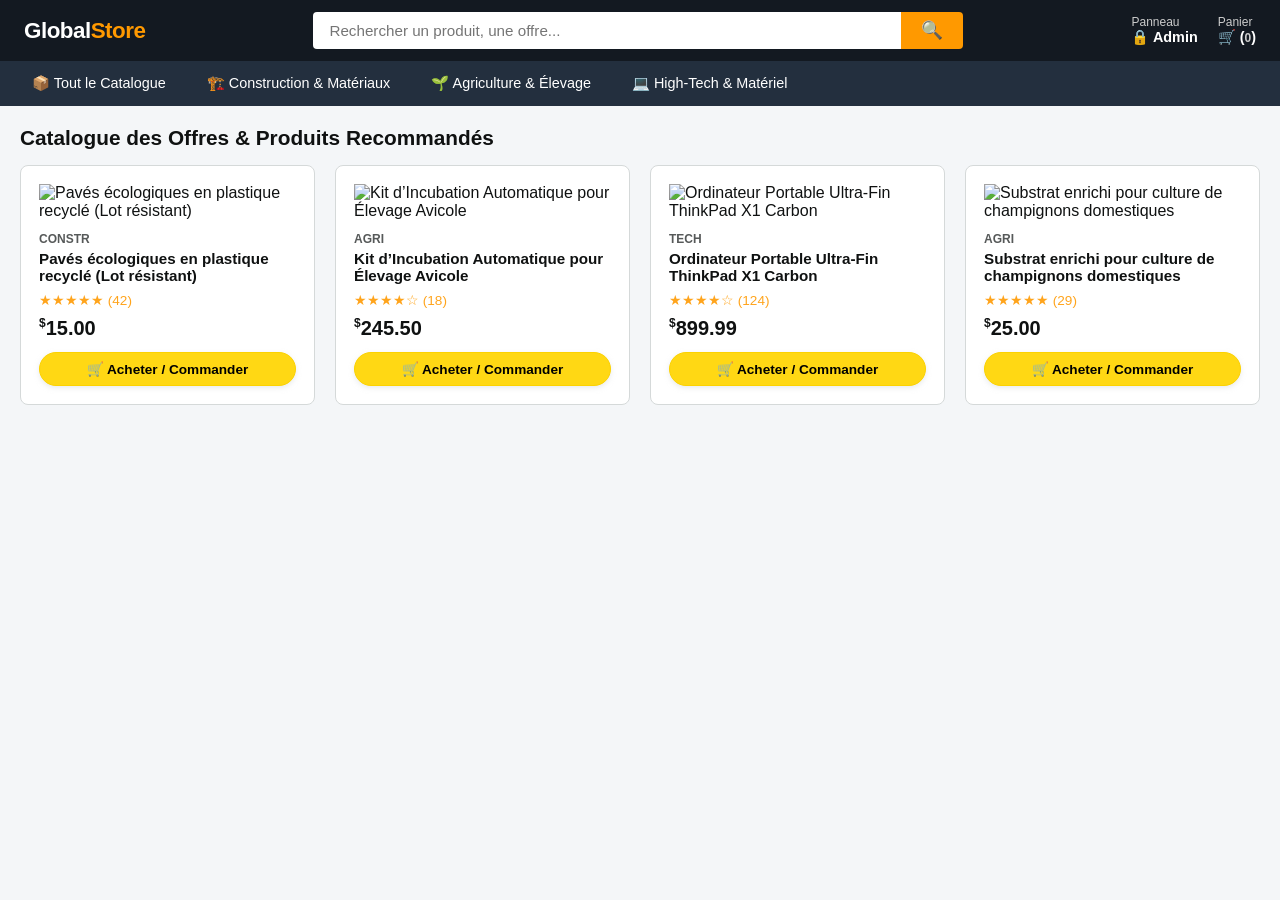
==== commit 8163b29d: "Update index.html" ====
--- a/index.html
+++ b/index.html
@@ -3,720 +3,573 @@
 <head>
     <meta charset="UTF-8">
     <meta name="viewport" content="width=device-width, initial-scale=1.0">
-    <title>Social Shop - Application Installable & Sécurisée</title>
-    <meta name="theme-color" content="#ff6600">
+    <title>Global Market - Plateforme E-commerce & Logistique</title>
     <style>
         :root {
-            --primary: #ff6600;
-            --primary-dark: #e65c00;
-            --bg-dark: #0f1117;
-            --bg-card: #1a1d24;
-            --border-glass: rgba(255, 255, 255, 0.08);
-            --text-main: #f3f4f6;
-            --text-muted: #9ca3af;
+            --bg-main: #f4f6f8;
+            --bg-card: #ffffff;
+            --header-bg: #131921;
+            --header-sub: #232f3e;
+            --accent: #ff9900;
+            --accent-hover: #e88b00;
+            --text-dark: #0f1111;
+            --text-muted: #565959;
+            --border-color: #d5d9d9;
+            --success: #007600;
+            --danger: #cc0c39;
         }
 
         * {
             box-sizing: border-box;
             margin: 0;
             padding: 0;
-            font-family: -apple-system, BlinkMacSystemFont, 'Segoe UI', Roboto, Helvetica, Arial, sans-serif;
+            font-family: "Segoe UI", Roboto, Helvetica, Arial, sans-serif;
         }
 
         body {
-            background-color: var(--bg-dark);
-            color: var(--text-main);
+            background-color: var(--bg-main);
+            color: var(--text-dark);
             min-height: 100vh;
         }
 
+        /* Header */
         header {
+            background-color: var(--header-bg);
+            color: white;
+            padding: 12px 24px;
+            display: flex;
+            align-items: center;
+            justify-content: space-between;
+            gap: 20px;
             position: sticky;
             top: 0;
-            z-index: 100;
-            background: rgba(15, 17, 23, 0.95);
-            backdrop-filter: blur(10px);
-            border-bottom: 1px solid var(--border-glass);
-            padding: 12px 20px;
-            display: flex;
+            z-index: 1000;
+        }
+
+        .logo-area {
+            font-size: 1.4rem;
+            font-weight: 800;
+            letter-spacing: -0.5px;
+            color: white;
+            cursor: pointer;
+        }
+
+        .logo-area span {
+            color: var(--accent);
+        }
+
+        .search-container {
+            flex: 1;
+            max-width: 650px;
+            display: flex;
+        }
+
+        .search-container input {
+            width: 100%;
+            padding: 10px 16px;
+            border: none;
+            border-radius: 4px 0 0 4px;
+            font-size: 0.95rem;
+            outline: none;
+        }
+
+        .search-container button {
+            background-color: var(--accent);
+            border: none;
+            padding: 0 20px;
+            border-radius: 0 4px 4px 0;
+            cursor: pointer;
+            font-size: 1.1rem;
+            transition: background 0.2s;
+        }
+
+        .search-container button:hover {
+            background-color: var(--accent-hover);
+        }
+
+        .header-actions {
+            display: flex;
+            align-items: center;
+            gap: 20px;
+            font-size: 0.9rem;
+        }
+
+        .nav-link {
+            cursor: pointer;
+            display: flex;
+            flex-direction: column;
+            color: white;
+            text-decoration: none;
+        }
+
+        .nav-link span:first-child {
+            font-size: 0.75rem;
+            color: #cccccc;
+        }
+
+        .nav-link span:last-child {
+            font-weight: bold;
+        }
+
+        /* Sub Navigation */
+        .sub-nav {
+            background-color: var(--header-sub);
+            color: white;
+            padding: 10px 24px;
+            display: flex;
+            gap: 25px;
+            font-size: 0.9rem;
+            align-items: center;
+        }
+
+        .sub-nav div {
+            cursor: pointer;
+            padding: 4px 8px;
+            border-radius: 3px;
+            transition: background 0.2s;
+        }
+
+        .sub-nav div:hover {
+            background: rgba(255,255,255,0.1);
+        }
+
+        /* Main Container */
+        .main-container {
+            max-width: 1300px;
+            margin: 20px auto;
+            padding: 0 20px;
+        }
+
+        /* Admin Dashboard Section (Visible/Unlockable) */
+        .admin-dashboard {
+            background: var(--bg-card);
+            border: 1px solid var(--border-color);
+            border-radius: 8px;
+            padding: 24px;
+            margin-bottom: 25px;
+            box-shadow: 0 4px 12px rgba(0,0,0,0.05);
+            display: none;
+        }
+
+        .admin-dashboard.active {
+            display: block;
+            animation: fadeIn 0.3s ease-in-out;
+        }
+
+        @keyframes fadeIn {
+            from { opacity: 0; transform: translateY(-10px); }
+            to { opacity: 1; transform: translateY(0); }
+        }
+
+        .admin-header {
+            display: flex;
+            justify-content: space-between;
+            align-items: center;
+            margin-bottom: 20px;
+            border-bottom: 1px solid var(--border-color);
+            padding-bottom: 12px;
+        }
+
+        .admin-stats-grid {
+            display: grid;
+            grid-template-columns: repeat(auto-fit, minmax(220px, 1fr));
+            gap: 15px;
+            margin-bottom: 20px;
+        }
+
+        .stat-card {
+            background: #f8f9fa;
+            border: 1px solid var(--border-color);
+            border-radius: 6px;
+            padding: 16px;
+            text-align: center;
+        }
+
+        .stat-card .value {
+            font-size: 1.5rem;
+            font-weight: 800;
+            color: var(--accent);
+            margin-top: 5px;
+        }
+
+        .admin-security-box {
+            background: #fff8e8;
+            border: 1px solid #ffeeba;
+            padding: 15px;
+            border-radius: 6px;
+            display: flex;
+            gap: 15px;
             align-items: center;
             justify-content: space-between;
-            gap: 15px;
-        }
-
-        .logo-area {
+        }
+
+        .admin-security-box input {
+            padding: 8px 12px;
+            border: 1px solid var(--border-color);
+            border-radius: 4px;
+            width: 250px;
+        }
+
+        .btn-primary {
+            background: var(--accent);
+            color: var(--text-dark);
+            border: none;
+            padding: 8px 16px;
+            border-radius: 4px;
+            font-weight: bold;
+            cursor: pointer;
+            transition: background 0.2s;
+        }
+
+        .btn-primary:hover {
+            background: var(--accent-hover);
+        }
+
+        /* Products Grid */
+        .section-title {
+            font-size: 1.3rem;
+            font-weight: 700;
+            margin-bottom: 15px;
+        }
+
+        .products-grid {
+            display: grid;
+            grid-template-columns: repeat(auto-fill, minmax(260px, 1fr));
+            gap: 20px;
+        }
+
+        .product-card {
+            background: var(--bg-card);
+            border: 1px solid var(--border-color);
+            border-radius: 8px;
+            padding: 18px;
+            display: flex;
+            flex-direction: column;
+            justify-content: space-between;
+            transition: box-shadow 0.2s, transform 0.2s;
+        }
+
+        .product-card:hover {
+            box-shadow: 0 6px 18px rgba(0,0,0,0.08);
+            transform: translateY(-2px);
+        }
+
+        .product-img {
+            width: 100%;
+            height: 180px;
+            object-fit: contain;
+            margin-bottom: 12px;
+        }
+
+        .product-category {
+            font-size: 0.75rem;
+            text-transform: uppercase;
+            color: var(--text-muted);
+            font-weight: bold;
+            margin-bottom: 4px;
+        }
+
+        .product-title {
+            font-size: 0.95rem;
+            font-weight: 600;
+            color: var(--text-dark);
+            margin-bottom: 8px;
+            display: -webkit-box;
+            -webkit-line-clamp: 2;
+            -webkit-box-orient: vertical;
+            overflow: hidden;
+        }
+
+        .product-rating {
+            color: #ffa41c;
+            font-size: 0.85rem;
+            margin-bottom: 8px;
+        }
+
+        .product-price {
+            font-size: 1.25rem;
             font-weight: 800;
-            color: var(--primary);
+            color: var(--text-dark);
+            margin-bottom: 12px;
+        }
+
+        .product-price span {
+            font-size: 0.75rem;
+            vertical-align: super;
+        }
+
+        .btn-buy {
+            background-color: #ffd814;
+            border: 1px solid #fcd200;
+            border-radius: 20px;
+            padding: 8px;
+            width: 100%;
+            cursor: pointer;
+            font-weight: 600;
+            font-size: 0.85rem;
+            box-shadow: 0 2px 5px rgba(213,217,217,.5);
+            transition: background 0.2s;
+        }
+
+        .btn-buy:hover {
+            background-color: #f7ca00;
+        }
+
+        /* Modal Lock Admin Code */
+        .modal-overlay {
+            position: fixed;
+            top: 0; left: 0; width: 100%; height: 100%;
+            background: rgba(0,0,0,0.6);
+            display: flex;
+            align-items: center;
+            justify-content: center;
+            z-index: 2000;
+            display: none;
+        }
+
+        .modal-box {
+            background: white;
+            padding: 25px;
+            border-radius: 8px;
+            width: 350px;
+            box-shadow: 0 10px 25px rgba(0,0,0,0.2);
+        }
+
+        .modal-box h3 {
+            margin-bottom: 15px;
             font-size: 1.1rem;
-            letter-spacing: 0.5px;
-            display: flex;
-            align-items: center;
-            gap: 6px;
-        }
-
-        .search-bar-container {
-            flex: 1;
-            max-width: 550px;
-            position: relative;
-        }
-
-        .search-bar-container input {
-            width: 100%;
-            padding: 10px 14px 10px 40px;
-            background: rgba(255, 255, 255, 0.06);
-            border: 1px solid var(--border-glass);
-            border-radius: 20px;
-            color: white;
-            font-size: 0.9rem;
-            outline: none;
-            transition: border-color 0.2s;
-        }
-
-        .search-bar-container input:focus {
-            border-color: var(--primary);
-        }
-
-        .search-icon {
-            position: absolute;
-            left: 14px;
-            top: 50%;
-            transform: translateY(-50%);
-            color: var(--text-muted);
-        }
-
-        .header-actions {
-            display: flex;
-            gap: 10px;
-            align-items: center;
-        }
-
-        .btn-share, .btn-install-header {
-            background: rgba(255, 255, 255, 0.06);
-            border: 1px solid var(--border-glass);
-            color: var(--text-main);
-            padding: 6px 12px;
-            border-radius: 16px;
-            font-size: 0.8rem;
-            cursor: pointer;
-            font-weight: 500;
-        }
-
-        .btn-install-header {
-            background: var(--primary);
-            border: none;
-            display: none;
-        }
-
-        .app-container {
-            max-width: 1100px;
-            margin: 0 auto;
-            padding: 20px;
-        }
-
-        #install-banner {
-            background: linear-gradient(135deg, #1f2937, #111827);
-            border: 1px solid var(--primary);
-            border-radius: 12px;
-            padding: 16px;
-            margin-bottom: 20px;
-            display: flex;
-            align-items: center;
-            justify-content: space-between;
-            gap: 15px;
-            box-shadow: 0 4px 20px rgba(255, 102, 0, 0.15);
-        }
-
-        .install-banner-content h3 {
-            font-size: 1rem;
-            color: var(--primary);
-            margin-bottom: 4px;
-        }
-
-        .install-banner-content p {
-            font-size: 0.8rem;
-            color: var(--text-muted);
-        }
-
-        .install-actions {
-            display: flex;
-            gap: 8px;
-        }
-
-        .btn-install-action {
-            background: var(--primary);
-            color: white;
-            border: none;
-            padding: 8px 14px;
-            border-radius: 8px;
-            font-weight: 600;
-            font-size: 0.82rem;
-            cursor: pointer;
-        }
-
-        .btn-close-banner {
-            background: transparent;
-            border: 1px solid var(--border-glass);
-            color: var(--text-muted);
-            padding: 8px 10px;
-            border-radius: 8px;
-            font-size: 0.82rem;
-            cursor: pointer;
-        }
-
-        .dynamic-view-panel {
-            background: var(--bg-card);
-            border: 1px solid var(--border-glass);
-            border-radius: 12px;
-            padding: 20px;
-            margin-bottom: 20px;
-            display: none;
-        }
-
-        .dynamic-view-panel.active-panel {
-            display: block;
-        }
-
-        .panel-title {
-            color: var(--primary);
-            font-size: 1.1rem;
-            margin-bottom: 12px;
-            display: flex;
-            align-items: center;
-            gap: 8px;
-        }
-
-        .quick-publish {
-            background: var(--bg-card);
-            border: 1px solid var(--border-glass);
-            border-radius: 12px;
-            padding: 16px;
-            margin-bottom: 20px;
-        }
-
-        .quick-publish input, .quick-publish select, .quick-publish textarea {
+        }
+
+        .modal-box input {
             width: 100%;
             padding: 10px;
-            margin-bottom: 10px;
-            background: rgba(255,255,255,0.04);
-            border: 1px solid var(--border-glass);
-            border-radius: 8px;
-            color: white;
-            font-size: 0.9rem;
-        }
-
-        .quick-publish textarea {
-            resize: vertical;
-            height: 60px;
-        }
-
-        .btn-submit {
-            width: 100%;
-            padding: 11px;
-            background: linear-gradient(135deg, var(--primary), var(--primary-dark));
-            border: none;
-            border-radius: 8px;
-            color: white;
-            font-weight: 600;
-            cursor: pointer;
-        }
-
-        .feed-grid {
-            display: grid;
-            grid-template-columns: repeat(auto-fill, minmax(320px, 1fr));
-            gap: 16px;
-        }
-
-        .feed-post {
-            background: var(--bg-card);
-            border: 1px solid var(--border-glass);
-            border-radius: 12px;
-            overflow: hidden;
-            display: flex;
-            flex-direction: column;
-            justify-content: space-between;
-        }
-
-        .post-header {
-            padding: 12px;
-            display: flex;
-            align-items: center;
-            justify-content: space-between;
-        }
-
-        .post-author-info {
-            display: flex;
-            align-items: center;
+            border: 1px solid var(--border-color);
+            border-radius: 4px;
+            margin-bottom: 15px;
+            font-size: 0.95rem;
+        }
+
+        .modal-actions {
+            display: flex;
+            justify-content: flex-end;
             gap: 10px;
-        }
-
-        .avatar-placeholder {
-            width: 32px;
-            height: 32px;
-            background: var(--primary);
-            border-radius: 50%;
-            display: flex;
-            align-items: center;
-            justify-content: center;
-            font-weight: bold;
-            font-size: 0.8rem;
-        }
-
-        .post-media {
-            width: 100%;
-            height: 180px;
-            object-fit: cover;
-            background: #000;
-        }
-
-        .post-body {
-            padding: 12px;
-        }
-
-        .post-title {
-            font-size: 1rem;
-            font-weight: 600;
-            margin-bottom: 4px;
-        }
-
-        .post-price {
-            color: #10b981;
-            font-weight: 700;
-            font-size: 1.1rem;
-            margin-bottom: 6px;
-        }
-
-        .post-desc {
-            font-size: 0.82rem;
-            color: var(--text-muted);
-            margin-bottom: 10px;
-        }
-
-        .post-actions {
-            display: flex;
-            border-top: 1px solid var(--border-glass);
-            padding: 8px 12px;
-            justify-content: space-between;
-            font-size: 0.82rem;
-        }
-
-        .post-btn {
-            background: none;
-            border: none;
-            color: var(--text-muted);
-            cursor: pointer;
-        }
-
-        .post-btn:hover {
-            color: var(--primary);
         }
     </style>
 </head>
 <body>
 
     <header>
-        <div class="logo-area">🛍️ Social Shop</div>
-        <div class="search-bar-container">
-            <span class="search-icon">🔍</span>
-            <input type="text" id="search-input" placeholder="Rechercher produit, ou tapez 'admin 9D93', 'livreur'..." oninput="handleGlobalSearch()">
+        <div class="logo-area" onclick="location.reload()">Global<span>Store</span></div>
+        <div class="search-container">
+            <input type="text" id="search-input" placeholder="Rechercher un produit, une offre..." oninput="handleSearch()">
+            <button onclick="handleSearch()">🔍</button>
         </div>
         <div class="header-actions">
-            <button id="header-install-btn" class="btn-install-header" onclick="triggerInstall()">📱 Installer</button>
-            <button class="btn-share" onclick="shareApp()">🔗 Partager</button>
+            <div class="nav-link" onclick="openAdminPrompt()">
+                <span>Panneau</span>
+                <span>🔒 Admin</span>
+            </div>
+            <div class="nav-link" onclick="alert('Votre panier contient ' + cartCount + ' article(s).')">
+                <span>Panier</span>
+                <span>🛒 (<span id="cart-counter">0</span>)</span>
+            </div>
         </div>
     </header>
 
-    <div class="app-container">
-
-        <!-- Bannière d'invitation à l'installation -->
-        <div id="install-banner">
-            <div class="install-banner-content">
-                <h3>Installez Social Shop</h3>
-                <p>Ouvrez l'application directement depuis votre écran d'accueil en un seul clic.</p>
+    <div class="sub-nav">
+        <div onclick="filterCategory('all')">📦 Tout le Catalogue</div>
+        <div onclick="filterCategory('constr')">🏗️ Construction & Matériaux</div>
+        <div onclick="filterCategory('agri')">🌱 Agriculture & Élevage</div>
+        <div onclick="filterCategory('tech')">💻 High-Tech & Matériel</div>
+    </div>
+
+    <div class="main-container">
+
+        <!-- ESPACE ADMIN DESIGNÉ ET VISIBLE (Déverrouillable par code) -->
+        <div id="admin-panel" class="admin-dashboard">
+            <div class="admin-header">
+                <h3>🛡️ Supervision Administrative Globale & Commissions</h3>
+                <button class="btn-primary" onclick="lockAdminPanel()" style="background:#e7e7e7; color:#333;">Verrouiller</button>
             </div>
-            <div class="install-actions">
-                <button class="btn-install-action" onclick="triggerInstall()">Installer</button>
-                <button class="btn-close-banner" onclick="dismissInstallBanner()">Plus tard</button>
+            
+            <div class="admin-stats-grid">
+                <div class="stat-card">
+                    <div>Volume Total des Ventes</div>
+                    <div class="value" id="stat-volume">$0.00</div>
+                </div>
+                <div class="stat-card">
+                    <div>Commission Admin (5%)</div>
+                    <div class="value" id="stat-commission">$0.00</div>
+                </div>
+                <div class="stat-card">
+                    <div>Commandes Validées</div>
+                    <div class="value" id="stat-sales-count">0</div>
+                </div>
+            </div>
+
+            <div class="admin-security-box">
+                <div>
+                    <strong>🔑 Sécurité du Code d'Accès</strong>
+                    <div style="font-size: 0.8rem; color: var(--text-muted);">Modifiez le code secret requis pour administrer la plateforme.</div>
+                </div>
+                <div style="display: flex; gap: 10px;">
+                    <input type="text" id="new-code-input" placeholder="Nouveau code admin...">
+                    <button class="btn-primary" onclick="updateAdminPasscode()">Mettre à jour</button>
+                </div>
             </div>
         </div>
 
-        <!-- PANNEAU ADMINISTRATEUR SECRETS (Déclenché par: admin 9D93) -->
-        <div id="panel-admin" class="dynamic-view-panel">
-            <div class="panel-title">🛡️ Espace Administration Global (Accès Sécurisé: admin 9D93)</div>
-            <p style="font-size: 0.85rem; color: var(--text-muted); margin-bottom: 15px;">Supervision générale des flux et validation des commissions (5%).</p>
-            
-            <div style="display: grid; grid-template-columns: repeat(3, 1fr); gap: 10px; text-align: center; margin-bottom: 20px;">
-                <div style="background:rgba(255,255,255,0.03); padding:10px; border-radius:8px;">
-                    <div style="font-size:1.2rem; font-weight:bold; color:#10b981;" id="admin-total-rev">$0.00</div>
-                    <div style="font-size:0.75rem; color:var(--text-muted);">Volume Global</div>
-                </div>
-                <div style="background:rgba(255,255,255,0.03); padding:10px; border-radius:8px;">
-                    <div style="font-size:1.2rem; font-weight:bold; color:var(--primary);" id="admin-total-comm">$0.00</div>
-                    <div style="font-size:0.75rem; color:var(--text-muted);">Commissions Admin (5%)</div>
-                </div>
-                <div style="background:rgba(255,255,255,0.03); padding:10px; border-radius:8px;">
-                    <div style="font-size:1.2rem; font-weight:bold;" id="admin-total-sales">0</div>
-                    <div style="font-size:0.75rem; color:var(--text-muted);">Transactions Réussies</div>
-                </div>
-            </div>
-
-            <!-- Module de changement de mot de passe admin -->
-            <div style="background: rgba(255,255,255,0.02); border: 1px solid var(--border-glass); padding: 15px; border-radius: 8px;">
-                <h4 style="font-size:0.9rem; color:var(--primary); margin-bottom:8px;">🔑 Sécurité : Modifier le code d'accès Admin</h4>
-                <input type="password" id="new-admin-code" placeholder="Nouveau code (ex: admin 1234)" style="width:100%; padding:8px; margin-bottom:8px; background:rgba(255,255,255,0.04); border:1px solid var(--border-glass); border-radius:6px; color:white; font-size:0.85rem;">
-                <button onclick="updateAdminCode()" style="padding:8px 14px; background:var(--primary); border:none; border-radius:6px; color:white; font-weight:600; cursor:pointer; font-size:0.85rem;">Enregistrer le nouveau code</button>
+        <div class="section-title">Catalogue des Offres & Produits Recommandés</div>
+        
+        <div id="products-grid" class="products-grid">
+            <!-- Injection dynamique des produits -->
+        </div>
+
+    </div>
+
+    <!-- MODAL DE CODE ADMIN -->
+    <div id="admin-modal" class="modal-overlay">
+        <div class="modal-box">
+            <h3>🔑 Accès Sécurisé Administrateur</h3>
+            <p style="font-size: 0.85rem; color: var(--text-muted); margin-bottom: 12px;">Entrez votre code d'accès pour déverrouiller le tableau de bord (Code par défaut : <code>admin 9D93</code>)</p>
+            <input type="password" id="modal-code-input" placeholder="Entrez le code...">
+            <div class="modal-actions">
+                <button class="btn-primary" style="background:#e7e7e7; color:#333;" onclick="closeAdminModal()">Annuler</button>
+                <button class="btn-primary" onclick="verifyAdminCode()">Valider</button>
             </div>
         </div>
-
-        <!-- PANNEAU LIVREUR -->
-        <div id="panel-delivery" class="dynamic-view-panel">
-            <div class="panel-title">🚚 Espace Livreur & Suivi Logistique</div>
-            <p style="font-size: 0.85rem; color: var(--text-muted); margin-bottom: 10px;">Courses et colis en attente d'acheminement.</p>
-            <div id="delivery-items-list" style="font-size: 0.85rem;"></div>
-        </div>
-
-        <!-- Formulaire de Publication -->
-        <div class="quick-publish">
-            <form id="pub-form" onsubmit="createPost(event)">
-                <select id="pub-cat" required>
-                    <option value="">-- Catégorie du produit / service --</option>
-                    <option value="livr">🚚 Logistique & Livraison</option>
-                    <option value="constr">🏗️ Construction & Matériaux</option>
-                    <option value="tech">💻 E-commerce & High-Tech</option>
-                    <option value="agri">🌱 Agriculture & Élevage</option>
-                    <option value="auto">🚗 Véhicules & Pièces</option>
-                </select>
-                <input type="text" id="pub-title" placeholder="Titre de l'offre..." required>
-                <input type="number" id="pub-price" placeholder="Prix en USD ($)" step="0.01" required>
-                <textarea id="pub-desc" placeholder="Description et détails..."></textarea>
-                <input type="file" id="pub-file" accept="image/*" style="font-size:0.8rem; margin-bottom:10px;">
-                <button type="submit" class="btn-submit">Publier dans le flux</button>
-            </form>
-        </div>
-
-        <div id="feed-container" class="feed-grid"></div>
-
     </div>
 
     <script>
-        let deferredPrompt = null;
-
-        window.addEventListener('beforeinstallprompt', (e) => {
-            e.preventDefault();
-            deferredPrompt = e;
-            document.getElementById('install-banner').style.display = 'flex';
-            document.getElementById('header-install-btn').style.display = 'inline-block';
-        });
-
-        function triggerInstall() {
-            if (deferredPrompt) {
-                deferredPrompt.prompt();
-                deferredPrompt.userChoice.then((choiceResult) => {
-                    if (choiceResult.outcome === 'accepted') {
-                        console.log('Utilisateur a accepté l\'installation');
-                    }
-                    deferredPrompt = null;
-                });
+        // Base de données locale de produits
+        const products = [
+            { id: 1, category: 'constr', title: 'Pavés écologiques en plastique recyclé (Lot résistant)', price: 15.00, rating: '★★★★★ (42)', image: 'https://images.unsplash.com/photo-1590069261209-f8e9b8642343?auto=format&fit=crop&w=400&q=80' },
+            { id: 2, category: 'agri', title: 'Kit d’Incubation Automatique pour Élevage Avicole', price: 245.50, rating: '★★★★☆ (18)', image: 'https://images.unsplash.com/photo-1516467508483-a7212febe31a?auto=format&fit=crop&w=400&q=80' },
+            { id: 3, category: 'tech', title: 'Ordinateur Portable Ultra-Fin ThinkPad X1 Carbon', price: 899.99, rating: '★★★★☆ (124)', image: 'https://images.unsplash.com/photo-1588872657578-7efd1f1555ed?auto=format&fit=crop&w=400&q=80' },
+            { id: 4, category: 'agri', title: 'Substrat enrichi pour culture de champignons domestiques', price: 25.00, rating: '★★★★★ (29)', image: 'https://images.unsplash.com/photo-1504674900247-0877df9cc836?auto=format&fit=crop&w=400&q=80' }
+        ];
+
+        let cartCount = 0;
+        let currentFilter = 'all';
+
+        function getAdminCode() {
+            return localStorage.getItem('globalstore_admin_code') || 'admin 9D93';
+        }
+
+        function renderProducts(items) {
+            const grid = document.getElementById('products-grid');
+            grid.innerHTML = '';
+            
+            if(items.length === 0) {
+                grid.innerHTML = '<p style="grid-column:1/-1; text-align:center; color:var(--text-muted); padding:30px;">Aucun produit trouvé.</p>';
+                return;
+            }
+
+            items.forEach(p => {
+                grid.innerHTML += `
+                    <div class="product-card">
+                        <div>
+                            <img src="${p.image}" class="product-img" alt="${p.title}">
+                            <div class="product-category">${p.category.toUpperCase()}</div>
+                            <div class="product-title">${p.title}</div>
+                            <div class="product-rating">${p.rating}</div>
+                            <div class="product-price"><span>$</span>${p.price.toFixed(2)}</div>
+                        </div>
+                        <button class="btn-buy" onclick="simulatePurchase(${p.price})">🛒 Acheter / Commander</button>
+                    </div>
+                `;
+            });
+        }
+
+        function simulatePurchase(price) {
+            cartCount++;
+            document.getElementById('cart-counter').textContent = cartCount;
+
+            // Enregistrement de la vente pour l'administrateur (5% commission)
+            let totalVolume = parseFloat(localStorage.getItem('gs_volume') || '0') + price;
+            let salesCount = parseInt(localStorage.getItem('gs_sales') || '0') + 1;
+            
+            localStorage.setItem('gs_volume', totalVolume);
+            localStorage.setItem('gs_sales', salesCount);
+            
+            updateAdminStats();
+            alert('Achat validé avec succès ! Commission administrateur calculée.');
+        }
+
+        function updateAdminStats() {
+            let volume = parseFloat(localStorage.getItem('gs_volume') || '0');
+            let sales = parseInt(localStorage.getItem('gs_sales') || '0');
+            let commission = volume * 0.05;
+
+            document.getElementById('stat-volume').textContent = `$${volume.toFixed(2)}`;
+            document.getElementById('stat-commission').textContent = `$${commission.toFixed(2)}`;
+            document.getElementById('stat-sales-count').textContent = sales;
+        }
+
+        function openAdminPrompt() {
+            document.getElementById('admin-modal').style.display = 'flex';
+            document.getElementById('modal-code-input').value = '';
+            document.getElementById('modal-code-input').focus();
+        }
+
+        function closeAdminModal() {
+            document.getElementById('admin-modal').style.display = 'none';
+        }
+
+        function verifyAdminCode() {
+            const entered = document.getElementById('modal-code-input').value.trim();
+            if(entered === getAdminCode()) {
+                closeAdminModal();
+                document.getElementById('admin-panel').classList.add('active');
+                updateAdminStats();
+                window.scrollTo({ top: 0, behavior: 'smooth' });
             } else {
-                alert('Pour installer Social Shop :\n- Android / PC (Chrome) : Ouvrez le menu du navigateur (3 points) et sélectionnez "Ajouter à l\'écran d\'accueil" ou "Installer l\'application".\n- iPhone (Safari) : Appuyez sur le bouton de partage en bas et sélectionnez "Sur l\'écran d\'accueil".');
+                alert('Code d\'accès incorrect.');
             }
         }
 
-        function dismissInstallBanner() {
-            document.getElementById('install-banner').style.display = 'none';
-        }
-
-        function shareApp() {
-            const appUrl = window.location.href;
-            if (navigator.share) {
-                navigator.share({
-                    title: 'Social Shop',
-                    text: 'Découvrez la plateforme Social Shop :',
-                    url: appUrl,
-                }).catch(() => {});
-            } else {
-                navigator.clipboard.writeText(appUrl);
-                alert('Lien de Social Shop copié dans le presse-papier !');
-            }
-        }
-
-        function getAdminPasscode() {
-            return localStorage.getItem('socialshop_admin_passcode') || 'admin 9D93';
-        }
-
-        function updateAdminCode() {
-            const val = document.getElementById('new-admin-code').value.trim();
-            if(val.length < 3) {
+        function lockAdminPanel() {
+            document.getElementById('admin-panel').classList.remove('active');
+        }
+
+        function updateAdminPasscode() {
+            const newCode = document.getElementById('new-code-input').value.trim();
+            if(newCode.length < 3) {
                 alert('Le code doit contenir au moins 3 caractères.');
                 return;
             }
-            localStorage.setItem('socialshop_admin_passcode', val);
-            document.getElementById('new-admin-code').value = '';
-            alert('Code d\'accès administrateur modifié avec succès ! Utilisez désormais : ' + val);
-        }
-
-        function getPublications() {
-            const data = localStorage.getItem('socialshop_secure_posts');
-            if(data) {
-                try { return JSON.parse(data); } catch(e) { return getDefaultPosts(); }
+            localStorage.setItem('globalstore_admin_code', newCode);
+            document.getElementById('new-code-input').value = '';
+            alert('Code administrateur mis à jour avec succès !');
+        }
+
+        function filterCategory(cat) {
+            currentFilter = cat;
+            applyFilters();
+        }
+
+        function handleSearch() {
+            applyFilters();
+        }
+
+        function applyFilters() {
+            const query = document.getElementById('search-input').value.toLowerCase().trim();
+            let filtered = products;
+
+            if(currentFilter !== 'all') {
+                filtered = filtered.filter(p => p.category === currentFilter);
             }
-            return getDefaultPosts();
-        }
-
-        function savePublications(posts) {
-            localStorage.setItem('socialshop_secure_posts', JSON.stringify(posts));
-        }
-
-        function getDefaultPosts() {
-            return [
-                {
-                    id: 1,
-                    category: 'livr',
-                    title: 'Service de Livraison Urbain Rapide',
-                    price: 5.00,
-                    desc: 'Course sécurisée de colis en ville.',
-                    mediaUrl: 'https://images.unsplash.com/photo-1586528116311-ad8dd3c8310d?auto=format&fit=crop&w=500&q=80',
-                    author: 'Logistique Social Shop',
-                    sold: false
-                },
-                {
-                    id: 2,
-                    category: 'constr',
-                    title: 'Pavés écologiques en plastique recyclé',
-                    price: 15.00,
-                    desc: 'Matériau résistant pour chantiers durables.',
-                    mediaUrl: 'https://images.unsplash.com/photo-1590069261209-f8e9b8642343?auto=format&fit=crop&w=500&q=80',
-                    author: 'Busimba Roland',
-                    sold: false
-                }
-            ];
-        }
-
-        function createPost(e) {
-            e.preventDefault();
-            const category = document.getElementById('pub-cat').value;
-            const title = document.getElementById('pub-title').value;
-            const price = parseFloat(document.getElementById('pub-price').value);
-            const desc = document.getElementById('pub-desc').value;
-            const fileInput = document.getElementById('pub-file');
-
-            let mediaUrl = 'https://images.unsplash.com/photo-1557804506-669a67965ba0?auto=format&fit=crop&w=500&q=80';
-            if(fileInput.files.length > 0) {
-                mediaUrl = URL.createObjectURL(fileInput.files[0]);
+
+            if(query) {
+                filtered = filtered.filter(p => p.title.toLowerCase().includes(query));
             }
 
-            const newPost = {
-                id: Date.now(),
-                category,
-                title,
-                price,
-                desc,
-                mediaUrl,
-                author: 'Busimba Roland',
-                sold: false
-            };
-
-            let posts = getPublications();
-            posts.unshift(newPost);
-            savePublications(posts);
-
-            document.getElementById('pub-form').reset();
-            renderApp('');
-            alert('Offre publiée !');
-        }
-
-        function simulateSale(id) {
-            let posts = getPublications();
-            const post = posts.find(p => p.id === id);
-            if(post) {
-                post.sold = true;
-                savePublications(posts);
-                renderApp(document.getElementById('search-input').value);
-                alert(`Vente validée ! Commission administrateur calculée.`);
-            }
-        }
-
-        function deletePost(id) {
-            if(confirm('Supprimer cette publication ?')) {
-                let posts = getPublications();
-                posts = posts.filter(p => p.id !== id);
-                savePublications(posts);
-                renderApp(document.getElementById('search-input').value);
-            }
-        }
-
-        function handleGlobalSearch() {
-            const query = document.getElementById('search-input').value.toLowerCase().trim();
-            renderApp(query);
-        }
-
-        function renderApp(query) {
-            const panelAdmin = document.getElementById('panel-admin');
-            const panelDelivery = document.getElementById('panel-delivery');
-
-            panelAdmin.classList.remove('active-panel');
-            panelDelivery.classList.remove('active-panel');
-
-            const currentAdminKey = getAdminPasscode().toLowerCase();
-            if(query.includes(currentAdminKey)) {
-                panelAdmin.classList.add('active-panel');
-            }
-
-            if(query.includes('livreur') || query.includes('logistique')) {
-                panelDelivery.classList.add('active-panel');
-            }
-
-            const posts = getPublications();
-            const soldPosts = posts.filter(p => p.sold);
-            const totalRev = soldPosts.reduce((acc, curr) => acc + curr.price, 0);
-            
-            document.getElementById('admin-total-rev').textContent = `$${totalRev.toFixed(2)}`;
-            document.getElementById('admin-total-comm').textContent = `$${(totalRev * 0.05).toFixed(2)}`;
-            document.getElementById('admin-total-sales').textContent = soldPosts.length;
-
-            const deliveryBox = document.getElementById('delivery-items-list');
-            const deliveryPosts = posts.filter(p => p.category === 'livr');
-            deliveryBox.innerHTML = deliveryPosts.length ? '' : 'Aucune course en cours.';
-            deliveryPosts.forEach(d => {
-                deliveryBox.innerHTML += `<div style="padding:4px 0; border-bottom:1px solid rgba(255,255,255,0.03); display:flex; justify-content:space-between;"><span>🚚 ${d.title}</span> <strong style="color:#10b981">$${d.price}</strong></div>`;
-            });
-
-            const container = document.getElementById('feed-container');
-            container.innerHTML = '';
-
-            let filtered = posts;
-            const pureQuery = query.replace(currentAdminKey, '').replace('livreur', '').replace('logistique', '').trim();
-
-            if(pureQuery) {
-                filtered = posts.filter(p => p.title.toLowerCase().includes(pureQuery) || p.desc.toLowerCase().includes(pureQuery) || p.category.toLowerCase().includes(pureQuery));
-            }
-
-            if(filtered.length === 0) {
-                container.innerHTML = '<p style="grid-column: 1/-1; text-align:center; color:var(--text-muted); padding:20px;">Aucun résultat trouvé pour cette recherche.</p>';
-                return;
-            }
-
-            filtered.forEach(post => {
-                const card = document.createElement('div');
-                card.className = 'feed-post';
-                let soldBadge = post.sold ? '<span style="background:#10b981; color:white; padding:2px 6px; border-radius:4px; font-size:0.7rem;">Vendu</span>' : '';
-
-                card.innerHTML = `
-                    <div>
-                        <div class="post-header">
-                            <div class="post-author-info">
-                                <div class="avatar-placeholder">${post.author.charAt(0)}</div>
-                                <span style="font-size:0.85rem; font-weight:600;">${post.author}</span>
-                            </div>
-                            ${soldBadge}
-                        </div>
-                        <img src="${post.mediaUrl}" class="post-media" alt="Média">
-                        <div class="post-body">
-                            <div class="post-title">${post.title}</div>
-                            <div class="post-price">$${post.price.toFixed(2)}</div>
-                            <div class="post-desc">${post.desc}</div>
-                        </div>
-                    </div>
-                    <div class="post-actions">
-                        <button class="post-btn" onclick="simulateSale(${post.id})">🛒 Acheter</button>
-                        <button class="post-btn" onclick="deletePost(${post.id})" style="color:#ef4444;">🗑️ Supprimer</button>
-                    </div>
-                `;
-                container.appendChild(card);
-            });
-        }
-
-        renderApp('');
+            renderProducts(filtered);
+        }
+
+        // Initialisation
+        renderProducts(products);
+        updateAdminStats();
     </script>
 </body>
 </html>
--- Suppression des tables existantes pour une réinitialisation propre
-DROP TABLE IF EXISTS real_time_deliveries;
-DROP TABLE IF EXISTS order_items;
-DROP TABLE IF EXISTS orders;
-DROP TABLE IF EXISTS cart_items;
-DROP TABLE IF EXISTS social_posts;
-DROP TABLE IF EXISTS products;
-DROP TABLE IF EXISTS users;
-
--- 1. Table des utilisateurs (Acheteurs, Vendeurs, Livreurs)
-CREATE TABLE users (
-    id INT AUTO_INCREMENT PRIMARY KEY,
-    username VARCHAR(100) NOT NULL UNIQUE,
-    email VARCHAR(150) NOT NULL UNIQUE,
-    password_hash VARCHAR(255) NOT NULL,
-    role ENUM('buyer', 'seller', 'delivery_driver') DEFAULT 'buyer',
-    avatar_url VARCHAR(255),
-    created_at TIMESTAMP DEFAULT CURRENT_TIMESTAMP
-);
-
--- 2. Table des produits (inspirée d'Alibaba : MOQ - Minimum Order Quantity)
-CREATE TABLE products (
-    id INT AUTO_INCREMENT PRIMARY KEY,
-    seller_id INT NOT NULL,
-    title VARCHAR(255) NOT NULL,
-    description TEXT NOT NULL,
-    unit_price DECIMAL(10, 2) NOT NULL,
-    moq INT DEFAULT 1 COMMENT 'Minimum Order Quantity',
-    stock_quantity INT NOT NULL,
-    image_url VARCHAR(255),
-    created_at TIMESTAMP DEFAULT CURRENT_TIMESTAMP,
-    FOREIGN KEY (seller_id) REFERENCES users(id) ON DELETE CASCADE
-);
-
--- 3. Table des publications sociales (Flux interactif style Facebook + Produit épinglé)
-CREATE TABLE social_posts (
-    id INT AUTO_INCREMENT PRIMARY KEY,
-    user_id INT NOT NULL,
-    product_id INT DEFAULT NULL COMMENT 'Produit optionnel lié au post (Caddie/Social Shop)',
-    content TEXT NOT NULL,
-    media_url VARCHAR(255),
-    likes_count INT DEFAULT 0,
-    comments_count INT DEFAULT 0,
-    created_at TIMESTAMP DEFAULT CURRENT_TIMESTAMP,
-    FOREIGN KEY (user_id) REFERENCES users(id) ON DELETE CASCADE,
-    FOREIGN KEY (product_id) REFERENCES products(id) ON DELETE SET NULL
-);
-
--- 4. Table du panier dynamique (Le "Caddie rempli" Social Shop)
-CREATE TABLE cart_items (
-    id INT AUTO_INCREMENT PRIMARY KEY,
-    user_id INT NOT NULL,
-    product_id INT NOT NULL,
-    quantity INT NOT NULL DEFAULT 1,
-    added_at TIMESTAMP DEFAULT CURRENT_TIMESTAMP,
-    FOREIGN KEY (user_id) REFERENCES users(id) ON DELETE CASCADE,
-    FOREIGN KEY (product_id) REFERENCES products(id) ON DELETE CASCADE
-);
-
--- 5. Table des commandes (Style Alibaba B2B/B2C)
-CREATE TABLE orders (
-    id INT AUTO_INCREMENT PRIMARY KEY,
-    buyer_id INT NOT NULL,
-    total_amount DECIMAL(10,2) NOT NULL,
-    status ENUM('pending', 'processing', 'shipped', 'delivered', 'cancelled') DEFAULT 'pending',
-    shipping_address TEXT NOT NULL,
-    created_at TIMESTAMP DEFAULT CURRENT_TIMESTAMP,
-    FOREIGN KEY (buyer_id) REFERENCES users(id) ON DELETE CASCADE
-);
-
-CREATE TABLE order_items (
-    id INT AUTO_INCREMENT PRIMARY KEY,
-    order_id INT NOT NULL,
-    product_id INT NOT NULL,
-    quantity INT NOT NULL,
-    price_at_purchase DECIMAL(10,2) NOT NULL,
-    FOREIGN KEY (order_id) REFERENCES orders(id) ON DELETE CASCADE,
-    FOREIGN KEY (product_id) REFERENCES products(id) ON DELETE CASCADE
-);
-
--- 6. Table de livraison en temps réel (GPS & Suivi transporteur)
-CREATE TABLE real_time_deliveries (
-    id INT AUTO_INCREMENT PRIMARY KEY,
-    order_id INT NOT NULL,
-    driver_id INT NOT NULL,
-    current_latitude DECIMAL(10, 8) NOT NULL,
-    current_longitude DECIMAL(11, 8) NOT NULL,
-    estimated_delivery_time DATETIME,
-    updated_at TIMESTAMP DEFAULT CURRENT_TIMESTAMP ON UPDATE CURRENT_TIMESTAMP,
-    FOREIGN KEY (order_id) REFERENCES orders(id) ON DELETE CASCADE,
-    FOREIGN KEY (driver_id) REFERENCES users(id) ON DELETE CASCADE
-);
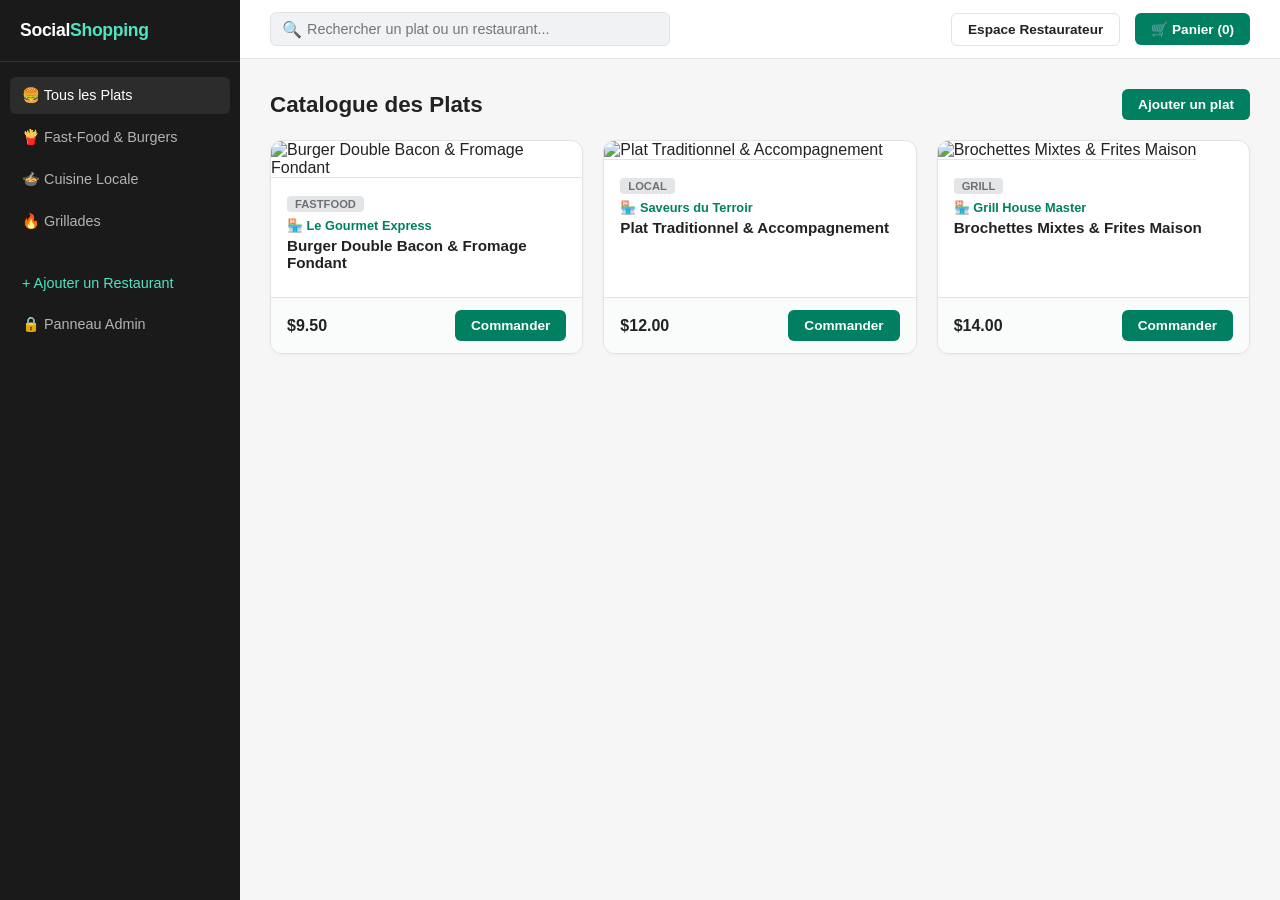
==== commit 24610368: "Update index.html" ====
--- a/index.html
+++ b/index.html
@@ -3,457 +3,495 @@
 <head>
     <meta charset="UTF-8">
     <meta name="viewport" content="width=device-width, initial-scale=1.0">
-    <title>Global Market - Plateforme E-commerce & Logistique</title>
+    <title>Social Shopping - Livraison de Repas</title>
     <style>
         :root {
-            --bg-main: #f4f6f8;
+            --shopify-green: #008060;
+            --shopify-green-hover: #006e52;
+            --bg-main: #f6f6f7;
             --bg-card: #ffffff;
-            --header-bg: #131921;
-            --header-sub: #232f3e;
-            --accent: #ff9900;
-            --accent-hover: #e88b00;
-            --text-dark: #0f1111;
-            --text-muted: #565959;
-            --border-color: #d5d9d9;
-            --success: #007600;
-            --danger: #cc0c39;
+            --text-dark: #202223;
+            --text-muted: #6d7175;
+            --border-color: #e1e3e5;
+            --sidebar-bg: #1a1a1a;
         }
 
         * {
             box-sizing: border-box;
             margin: 0;
             padding: 0;
-            font-family: "Segoe UI", Roboto, Helvetica, Arial, sans-serif;
+            font-family: -apple-system, BlinkMacSystemFont, "Segoe UI", Roboto, Helvetica, Arial, sans-serif;
         }
 
         body {
             background-color: var(--bg-main);
             color: var(--text-dark);
             min-height: 100vh;
-        }
-
-        /* Header */
+            display: flex;
+        }
+
+        /* Sidebar Style Shopify Admin / Polaris */
+        aside {
+            width: 240px;
+            background-color: var(--sidebar-bg);
+            color: white;
+            display: flex;
+            flex-direction: column;
+            position: fixed;
+            height: 100vh;
+            left: 0;
+            top: 0;
+            z-index: 100;
+        }
+
+        .sidebar-brand {
+            padding: 20px;
+            font-size: 1.1rem;
+            font-weight: 700;
+            border-bottom: 1px solid rgba(255,255,255,0.1);
+            letter-spacing: -0.3px;
+        }
+
+        .sidebar-brand span {
+            color: #50e3c2;
+        }
+
+        .sidebar-menu {
+            padding: 15px 10px;
+            display: flex;
+            flex-direction: column;
+            gap: 5px;
+        }
+
+        .sidebar-item {
+            padding: 10px 12px;
+            border-radius: 6px;
+            cursor: pointer;
+            font-size: 0.9rem;
+            color: #b3b3b3;
+            transition: all 0.2s;
+        }
+
+        .sidebar-item:hover, .sidebar-item.active {
+            background-color: rgba(255,255,255,0.08);
+            color: white;
+        }
+
+        /* Main Content Area */
+        .main-wrapper {
+            margin-left: 240px;
+            flex: 1;
+            display: flex;
+            flex-direction: column;
+            min-height: 100vh;
+        }
+
+        /* Shopify Top Bar */
         header {
-            background-color: var(--header-bg);
-            color: white;
-            padding: 12px 24px;
+            background-color: var(--bg-card);
+            border-bottom: 1px solid var(--border-color);
+            padding: 12px 30px;
             display: flex;
             align-items: center;
             justify-content: space-between;
-            gap: 20px;
             position: sticky;
             top: 0;
-            z-index: 1000;
-        }
-
-        .logo-area {
-            font-size: 1.4rem;
-            font-weight: 800;
-            letter-spacing: -0.5px;
+            z-index: 90;
+        }
+
+        .search-box {
+            position: relative;
+            width: 400px;
+        }
+
+        .search-box input {
+            width: 100%;
+            padding: 8px 12px 8px 36px;
+            border: 1px solid var(--border-color);
+            border-radius: 6px;
+            font-size: 0.9rem;
+            outline: none;
+            background-color: #f1f2f3;
+            transition: background 0.2s, border 0.2s;
+        }
+
+        .search-box input:focus {
+            background-color: white;
+            border-color: var(--shopify-green);
+            box-shadow: 0 0 0 1px var(--shopify-green);
+        }
+
+        .search-box span {
+            position: absolute;
+            left: 12px;
+            top: 50%;
+            transform: translateY(-50%);
+            color: var(--text-muted);
+        }
+
+        .header-actions {
+            display: flex;
+            align-items: center;
+            gap: 15px;
+        }
+
+        .btn {
+            background-color: var(--shopify-green);
             color: white;
+            border: none;
+            padding: 8px 16px;
+            border-radius: 6px;
+            font-weight: 600;
+            font-size: 0.85rem;
             cursor: pointer;
-        }
-
-        .logo-area span {
-            color: var(--accent);
-        }
-
-        .search-container {
-            flex: 1;
-            max-width: 650px;
-            display: flex;
-        }
-
-        .search-container input {
+            transition: background 0.2s;
+        }
+
+        .btn:hover {
+            background-color: var(--shopify-green-hover);
+        }
+
+        .btn-secondary {
+            background-color: white;
+            color: var(--text-dark);
+            border: 1px solid var(--border-color);
+        }
+
+        .btn-secondary:hover {
+            background-color: #f6f6f7;
+        }
+
+        /* Content Container */
+        .container {
+            padding: 30px;
+            max-width: 1200px;
+            margin: 0 auto;
             width: 100%;
-            padding: 10px 16px;
-            border: none;
-            border-radius: 4px 0 0 4px;
-            font-size: 0.95rem;
-            outline: none;
-        }
-
-        .search-container button {
-            background-color: var(--accent);
-            border: none;
-            padding: 0 20px;
-            border-radius: 0 4px 4px 0;
-            cursor: pointer;
-            font-size: 1.1rem;
-            transition: background 0.2s;
-        }
-
-        .search-container button:hover {
-            background-color: var(--accent-hover);
-        }
-
-        .header-actions {
-            display: flex;
-            align-items: center;
-            gap: 20px;
-            font-size: 0.9rem;
-        }
-
-        .nav-link {
-            cursor: pointer;
-            display: flex;
-            flex-direction: column;
-            color: white;
-            text-decoration: none;
-        }
-
-        .nav-link span:first-child {
-            font-size: 0.75rem;
-            color: #cccccc;
-        }
-
-        .nav-link span:last-child {
-            font-weight: bold;
-        }
-
-        /* Sub Navigation */
-        .sub-nav {
-            background-color: var(--header-sub);
-            color: white;
-            padding: 10px 24px;
-            display: flex;
-            gap: 25px;
-            font-size: 0.9rem;
-            align-items: center;
-        }
-
-        .sub-nav div {
-            cursor: pointer;
-            padding: 4px 8px;
-            border-radius: 3px;
-            transition: background 0.2s;
-        }
-
-        .sub-nav div:hover {
-            background: rgba(255,255,255,0.1);
-        }
-
-        /* Main Container */
-        .main-container {
-            max-width: 1300px;
-            margin: 20px auto;
-            padding: 0 20px;
-        }
-
-        /* Admin Dashboard Section (Visible/Unlockable) */
-        .admin-dashboard {
+        }
+
+        /* Admin Panel Shopify Style */
+        .admin-panel {
             background: var(--bg-card);
             border: 1px solid var(--border-color);
-            border-radius: 8px;
+            border-radius: 12px;
             padding: 24px;
-            margin-bottom: 25px;
-            box-shadow: 0 4px 12px rgba(0,0,0,0.05);
+            margin-bottom: 30px;
+            box-shadow: 0 1px 3px rgba(0,0,0,0.04);
             display: none;
         }
 
-        .admin-dashboard.active {
+        .admin-panel.active {
             display: block;
-            animation: fadeIn 0.3s ease-in-out;
-        }
-
-        @keyframes fadeIn {
-            from { opacity: 0; transform: translateY(-10px); }
-            to { opacity: 1; transform: translateY(0); }
-        }
-
-        .admin-header {
+        }
+
+        .section-header {
             display: flex;
             justify-content: space-between;
             align-items: center;
             margin-bottom: 20px;
-            border-bottom: 1px solid var(--border-color);
-            padding-bottom: 12px;
-        }
-
-        .admin-stats-grid {
+        }
+
+        .section-header h2 {
+            font-size: 1.15rem;
+            font-weight: 600;
+        }
+
+        .metrics-grid {
             display: grid;
             grid-template-columns: repeat(auto-fit, minmax(220px, 1fr));
-            gap: 15px;
+            gap: 20px;
+        }
+
+        .metric-card {
+            background: #fafbfb;
+            border: 1px solid var(--border-color);
+            border-radius: 8px;
+            padding: 16px;
+        }
+
+        .metric-card .label {
+            font-size: 0.8rem;
+            color: var(--text-muted);
+            font-weight: 500;
+        }
+
+        .metric-card .value {
+            font-size: 1.5rem;
+            font-weight: 700;
+            margin-top: 8px;
+            color: var(--text-dark);
+        }
+
+        /* Products Grid Shopify Style */
+        .page-title-row {
+            display: flex;
+            justify-content: space-between;
+            align-items: center;
             margin-bottom: 20px;
         }
 
-        .stat-card {
-            background: #f8f9fa;
-            border: 1px solid var(--border-color);
-            border-radius: 6px;
-            padding: 16px;
-            text-align: center;
-        }
-
-        .stat-card .value {
-            font-size: 1.5rem;
-            font-weight: 800;
-            color: var(--accent);
-            margin-top: 5px;
-        }
-
-        .admin-security-box {
-            background: #fff8e8;
-            border: 1px solid #ffeeba;
-            padding: 15px;
-            border-radius: 6px;
-            display: flex;
-            gap: 15px;
-            align-items: center;
-            justify-content: space-between;
-        }
-
-        .admin-security-box input {
-            padding: 8px 12px;
-            border: 1px solid var(--border-color);
-            border-radius: 4px;
-            width: 250px;
-        }
-
-        .btn-primary {
-            background: var(--accent);
-            color: var(--text-dark);
-            border: none;
-            padding: 8px 16px;
-            border-radius: 4px;
-            font-weight: bold;
-            cursor: pointer;
-            transition: background 0.2s;
-        }
-
-        .btn-primary:hover {
-            background: var(--accent-hover);
-        }
-
-        /* Products Grid */
-        .section-title {
-            font-size: 1.3rem;
-            font-weight: 700;
-            margin-bottom: 15px;
-        }
-
-        .products-grid {
+        .page-title-row h1 {
+            font-size: 1.4rem;
+            font-weight: 600;
+        }
+
+        .grid {
             display: grid;
             grid-template-columns: repeat(auto-fill, minmax(260px, 1fr));
             gap: 20px;
         }
 
-        .product-card {
+        .card {
             background: var(--bg-card);
             border: 1px solid var(--border-color);
-            border-radius: 8px;
-            padding: 18px;
+            border-radius: 12px;
+            overflow: hidden;
+            box-shadow: 0 1px 3px rgba(0,0,0,0.04);
+            transition: box-shadow 0.2s;
             display: flex;
             flex-direction: column;
             justify-content: space-between;
-            transition: box-shadow 0.2s, transform 0.2s;
-        }
-
-        .product-card:hover {
-            box-shadow: 0 6px 18px rgba(0,0,0,0.08);
-            transform: translateY(-2px);
-        }
-
-        .product-img {
+        }
+
+        .card:hover {
+            box-shadow: 0 4px 12px rgba(0,0,0,0.08);
+        }
+
+        .card-img {
             width: 100%;
-            height: 180px;
-            object-fit: contain;
-            margin-bottom: 12px;
-        }
-
-        .product-category {
-            font-size: 0.75rem;
+            height: 160px;
+            object-fit: cover;
+            border-bottom: 1px solid var(--border-color);
+        }
+
+        .card-body {
+            padding: 16px;
+        }
+
+        .tag {
+            display: inline-block;
+            font-size: 0.7rem;
+            background: #e4e5e7;
+            padding: 2px 8px;
+            border-radius: 4px;
+            font-weight: 600;
             text-transform: uppercase;
+            margin-bottom: 6px;
             color: var(--text-muted);
-            font-weight: bold;
+        }
+
+        .store-name {
+            font-size: 0.8rem;
+            color: var(--shopify-green);
+            font-weight: 600;
             margin-bottom: 4px;
         }
 
-        .product-title {
+        .card-title {
             font-size: 0.95rem;
             font-weight: 600;
-            color: var(--text-dark);
-            margin-bottom: 8px;
-            display: -webkit-box;
-            -webkit-line-clamp: 2;
-            -webkit-box-orient: vertical;
-            overflow: hidden;
-        }
-
-        .product-rating {
-            color: #ffa41c;
-            font-size: 0.85rem;
-            margin-bottom: 8px;
-        }
-
-        .product-price {
-            font-size: 1.25rem;
-            font-weight: 800;
-            color: var(--text-dark);
-            margin-bottom: 12px;
-        }
-
-        .product-price span {
-            font-size: 0.75rem;
-            vertical-align: super;
-        }
-
-        .btn-buy {
-            background-color: #ffd814;
-            border: 1px solid #fcd200;
-            border-radius: 20px;
-            padding: 8px;
-            width: 100%;
-            cursor: pointer;
-            font-weight: 600;
-            font-size: 0.85rem;
-            box-shadow: 0 2px 5px rgba(213,217,217,.5);
-            transition: background 0.2s;
-        }
-
-        .btn-buy:hover {
-            background-color: #f7ca00;
-        }
-
-        /* Modal Lock Admin Code */
-        .modal-overlay {
+            margin-bottom: 10px;
+        }
+
+        .card-footer {
+            padding: 12px 16px;
+            background: #fafbfb;
+            border-top: 1px solid var(--border-color);
+            display: flex;
+            align-items: center;
+            justify-content: space-between;
+        }
+
+        .price {
+            font-weight: 700;
+            font-size: 1rem;
+        }
+
+        /* Modal Polaris Style */
+        .modal-backdrop {
             position: fixed;
             top: 0; left: 0; width: 100%; height: 100%;
-            background: rgba(0,0,0,0.6);
+            background: rgba(0, 0, 0, 0.4);
             display: flex;
             align-items: center;
             justify-content: center;
-            z-index: 2000;
+            z-index: 1000;
             display: none;
         }
 
-        .modal-box {
+        .modal-content {
             background: white;
-            padding: 25px;
-            border-radius: 8px;
-            width: 350px;
-            box-shadow: 0 10px 25px rgba(0,0,0,0.2);
-        }
-
-        .modal-box h3 {
+            border-radius: 12px;
+            width: 440px;
+            padding: 24px;
+            box-shadow: 0 10px 25px rgba(0,0,0,0.1);
+        }
+
+        .modal-content h3 {
+            font-size: 1.1rem;
             margin-bottom: 15px;
-            font-size: 1.1rem;
-        }
-
-        .modal-box input {
+        }
+
+        .form-group {
+            margin-bottom: 15px;
+        }
+
+        .form-group label {
+            display: block;
+            font-size: 0.85rem;
+            font-weight: 500;
+            margin-bottom: 5px;
+            color: var(--text-dark);
+        }
+
+        .form-group input, .form-group select {
             width: 100%;
-            padding: 10px;
+            padding: 8px 12px;
             border: 1px solid var(--border-color);
-            border-radius: 4px;
-            margin-bottom: 15px;
-            font-size: 0.95rem;
+            border-radius: 6px;
+            font-size: 0.9rem;
+            outline: none;
+        }
+
+        .form-group input:focus {
+            border-color: var(--shopify-green);
+            box-shadow: 0 0 0 1px var(--shopify-green);
         }
 
         .modal-actions {
             display: flex;
             justify-content: flex-end;
             gap: 10px;
+            margin-top: 20px;
         }
     </style>
 </head>
 <body>
 
-    <header>
-        <div class="logo-area" onclick="location.reload()">Global<span>Store</span></div>
-        <div class="search-container">
-            <input type="text" id="search-input" placeholder="Rechercher un produit, une offre..." oninput="handleSearch()">
-            <button onclick="handleSearch()">🔍</button>
+    <!-- SIDEBAR SHOPIFY -->
+    <aside>
+        <div class="sidebar-brand">Social<span>Shopping</span></div>
+        <div class="sidebar-menu">
+            <div class="sidebar-item active" onclick="filterCategory('all')">🍔 Tous les Plats</div>
+            <div class="sidebar-item" onclick="filterCategory('fastfood')">🍟 Fast-Food & Burgers</div>
+            <div class="sidebar-item" onclick="filterCategory('local')">🍲 Cuisine Locale</div>
+            <div class="sidebar-item" onclick="filterCategory('grill')">🔥 Grillades</div>
+            <div class="sidebar-item" style="margin-top: 20px; color:#50e3c2;" onclick="openVendorModal()">+ Ajouter un Restaurant</div>
+            <div class="sidebar-item" onclick="openAdminPrompt()">🔒 Panneau Admin</div>
         </div>
-        <div class="header-actions">
-            <div class="nav-link" onclick="openAdminPrompt()">
-                <span>Panneau</span>
-                <span>🔒 Admin</span>
-            </div>
-            <div class="nav-link" onclick="alert('Votre panier contient ' + cartCount + ' article(s).')">
-                <span>Panier</span>
-                <span>🛒 (<span id="cart-counter">0</span>)</span>
-            </div>
-        </div>
-    </header>
-
-    <div class="sub-nav">
-        <div onclick="filterCategory('all')">📦 Tout le Catalogue</div>
-        <div onclick="filterCategory('constr')">🏗️ Construction & Matériaux</div>
-        <div onclick="filterCategory('agri')">🌱 Agriculture & Élevage</div>
-        <div onclick="filterCategory('tech')">💻 High-Tech & Matériel</div>
-    </div>
-
-    <div class="main-container">
-
-        <!-- ESPACE ADMIN DESIGNÉ ET VISIBLE (Déverrouillable par code) -->
-        <div id="admin-panel" class="admin-dashboard">
-            <div class="admin-header">
-                <h3>🛡️ Supervision Administrative Globale & Commissions</h3>
-                <button class="btn-primary" onclick="lockAdminPanel()" style="background:#e7e7e7; color:#333;">Verrouiller</button>
-            </div>
-            
-            <div class="admin-stats-grid">
-                <div class="stat-card">
-                    <div>Volume Total des Ventes</div>
-                    <div class="value" id="stat-volume">$0.00</div>
+    </aside>
+
+    <!-- WRAPPER -->
+    <div class="main-wrapper">
+        <header>
+            <div class="search-box">
+                <span>🔍</span>
+                <input type="text" id="search-input" placeholder="Rechercher un plat ou un restaurant..." oninput="handleSearch()">
+            </div>
+            <div class="header-actions">
+                <button class="btn btn-secondary" onclick="openVendorModal()">Espace Restaurateur</button>
+                <button class="btn" onclick="alert('Panier actif. Prêt pour la livraison.')">🛒 Panier (<span id="cart-counter">0</span>)</button>
+            </div>
+        </header>
+
+        <div class="container">
+
+            <!-- TABLEAU DE BORD ADMINISTRATEUR (STYLE ANALYTICS SHOPIFY) -->
+            <div id="admin-panel" class="admin-panel">
+                <div class="section-header">
+                    <h2>📊 Tableau de Bord Administrateur & Commissions</h2>
+                    <button class="btn btn-secondary" onclick="lockAdminPanel()" style="padding: 4px 10px; font-size:0.75rem;">Fermer</button>
                 </div>
-                <div class="stat-card">
-                    <div>Commission Admin (5%)</div>
-                    <div class="value" id="stat-commission">$0.00</div>
+                <div class="metrics-grid">
+                    <div class="metric-card">
+                        <div class="label">Ventes Totales de Livraison</div>
+                        <div class="value" id="stat-volume">$0.00</div>
+                    </div>
+                    <div class="metric-card">
+                        <div class="label">Commission Plateforme (10%)</div>
+                        <div class="value" id="stat-commission" style="color: var(--shopify-green);">$0.00</div>
+                    </div>
+                    <div class="metric-card">
+                        <div class="label">Commandes Totales</div>
+                        <div class="value" id="stat-sales-count">0</div>
+                    </div>
                 </div>
-                <div class="stat-card">
-                    <div>Commandes Validées</div>
-                    <div class="value" id="stat-sales-count">0</div>
-                </div>
-            </div>
-
-            <div class="admin-security-box">
-                <div>
-                    <strong>🔑 Sécurité du Code d'Accès</strong>
-                    <div style="font-size: 0.8rem; color: var(--text-muted);">Modifiez le code secret requis pour administrer la plateforme.</div>
-                </div>
-                <div style="display: flex; gap: 10px;">
-                    <input type="text" id="new-code-input" placeholder="Nouveau code admin...">
-                    <button class="btn-primary" onclick="updateAdminPasscode()">Mettre à jour</button>
-                </div>
-            </div>
-        </div>
-
-        <div class="section-title">Catalogue des Offres & Produits Recommandés</div>
-        
-        <div id="products-grid" class="products-grid">
-            <!-- Injection dynamique des produits -->
-        </div>
-
-    </div>
-
-    <!-- MODAL DE CODE ADMIN -->
-    <div id="admin-modal" class="modal-overlay">
-        <div class="modal-box">
-            <h3>🔑 Accès Sécurisé Administrateur</h3>
-            <p style="font-size: 0.85rem; color: var(--text-muted); margin-bottom: 12px;">Entrez votre code d'accès pour déverrouiller le tableau de bord (Code par défaut : <code>admin 9D93</code>)</p>
-            <input type="password" id="modal-code-input" placeholder="Entrez le code...">
-            <div class="modal-actions">
-                <button class="btn-primary" style="background:#e7e7e7; color:#333;" onclick="closeAdminModal()">Annuler</button>
-                <button class="btn-primary" onclick="verifyAdminCode()">Valider</button>
-            </div>
+            </div>
+
+            <div class="page-title-row">
+                <h1>Catalogue des Plats</h1>
+                <button class="btn" onclick="openVendorModal()">Ajouter un plat</button>
+            </div>
+
+            <div id="products-grid" class="grid">
+                <!-- Injection dynamique -->
+            </div>
+
         </div>
     </div>
 
+    <!-- MODAL CODE ADMIN -->
+    <div id="admin-modal" class="modal-backdrop">
+        <div class="modal-content">
+            <h3>🔒 Accès Sécurisé Administrateur</h3>
+            <p style="font-size: 0.85rem; color: var(--text-muted); margin-bottom: 15px;">Entrez votre code d'accès (Par défaut : <code>admin 9D93</code>)</p>
+            <div class="form-group">
+                <input type="password" id="modal-code-input" placeholder="Code secret...">
+            </div>
+            <div class="modal-actions">
+                <button class="btn btn-secondary" onclick="closeAdminModal()">Annuler</button>
+                <button class="btn" onclick="verifyAdminCode()">Valider</button>
+            </div>
+        </div>
+    </div>
+
+    <!-- MODAL AJOUT RESTAURANT/PLAT -->
+    <div id="vendor-modal" class="modal-backdrop">
+        <div class="modal-content">
+            <h3>🍳 Espace Restaurateur - Enregistrer un Plat</h3>
+            <div class="form-group">
+                <label>Nom du Restaurant</label>
+                <input type="text" id="v-name" placeholder="Ex: Le Gourmet Express">
+            </div>
+            <div class="form-group">
+                <label>Nom du Plat</label>
+                <input type="text" id="v-dish" placeholder="Ex: Poulet braisé & frites">
+            </div>
+            <div class="form-group">
+                <label>Prix ($)</label>
+                <input type="number" id="v-price" placeholder="12.50">
+            </div>
+            <div class="form-group">
+                <label>Catégorie</label>
+                <select id="v-category">
+                    <option value="fastfood">Fast-Food & Burgers</option>
+                    <option value="local">Cuisine Locale</option>
+                    <option value="grill">Grillades</option>
+                </select>
+            </div>
+            <div class="form-group">
+                <label>URL de l'image (optionnel)</label>
+                <input type="text" id="v-image" placeholder="https://...">
+            </div>
+            <div class="modal-actions">
+                <button class="btn btn-secondary" onclick="closeVendorModal()">Annuler</button>
+                <button class="btn" onclick="addNewDish()">Publier le Plat</button>
+            </div>
+        </div>
+    </div>
+
     <script>
-        // Base de données locale de produits
-        const products = [
-            { id: 1, category: 'constr', title: 'Pavés écologiques en plastique recyclé (Lot résistant)', price: 15.00, rating: '★★★★★ (42)', image: 'https://images.unsplash.com/photo-1590069261209-f8e9b8642343?auto=format&fit=crop&w=400&q=80' },
-            { id: 2, category: 'agri', title: 'Kit d’Incubation Automatique pour Élevage Avicole', price: 245.50, rating: '★★★★☆ (18)', image: 'https://images.unsplash.com/photo-1516467508483-a7212febe31a?auto=format&fit=crop&w=400&q=80' },
-            { id: 3, category: 'tech', title: 'Ordinateur Portable Ultra-Fin ThinkPad X1 Carbon', price: 899.99, rating: '★★★★☆ (124)', image: 'https://images.unsplash.com/photo-1588872657578-7efd1f1555ed?auto=format&fit=crop&w=400&q=80' },
-            { id: 4, category: 'agri', title: 'Substrat enrichi pour culture de champignons domestiques', price: 25.00, rating: '★★★★★ (29)', image: 'https://images.unsplash.com/photo-1504674900247-0877df9cc836?auto=format&fit=crop&w=400&q=80' }
+        let products = [
+            { id: 1, restaurant: 'Le Gourmet Express', category: 'fastfood', title: 'Burger Double Bacon & Fromage Fondant', price: 9.50, image: 'https://images.unsplash.com/photo-1568901346375-23c9450c58cd?auto=format&fit=crop&w=400&q=80' },
+            { id: 2, restaurant: 'Saveurs du Terroir', category: 'local', title: 'Plat Traditionnel & Accompagnement', price: 12.00, image: 'https://images.unsplash.com/photo-15452c5951-3ccd637f39f2?auto=format&fit=crop&w=400&q=80' },
+            { id: 3, restaurant: 'Grill House Master', category: 'grill', title: 'Brochettes Mixtes & Frites Maison', price: 14.00, image: 'https://images.unsplash.com/photo-1555939594-58d7cb561ad1?auto=format&fit=crop&w=400&q=80' }
         ];
 
         let cartCount = 0;
         let currentFilter = 'all';
 
         function getAdminCode() {
-            return localStorage.getItem('globalstore_admin_code') || 'admin 9D93';
+            return localStorage.getItem('socialshopping_admin_code') || 'admin 9D93';
         }
 
         function renderProducts(items) {
@@ -461,45 +499,48 @@
             grid.innerHTML = '';
             
             if(items.length === 0) {
-                grid.innerHTML = '<p style="grid-column:1/-1; text-align:center; color:var(--text-muted); padding:30px;">Aucun produit trouvé.</p>';
+                grid.innerHTML = '<p style="grid-column:1/-1; text-align:center; color:var(--text-muted); padding:30px;">Aucun plat trouvé.</p>';
                 return;
             }
 
             items.forEach(p => {
                 grid.innerHTML += `
-                    <div class="product-card">
+                    <div class="card">
                         <div>
-                            <img src="${p.image}" class="product-img" alt="${p.title}">
-                            <div class="product-category">${p.category.toUpperCase()}</div>
-                            <div class="product-title">${p.title}</div>
-                            <div class="product-rating">${p.rating}</div>
-                            <div class="product-price"><span>$</span>${p.price.toFixed(2)}</div>
+                            <img src="${p.image || 'https://images.unsplash.com/photo-1504674900247-0877df9cc836?auto=format&fit=crop&w=400&q=80'}" class="card-img" alt="${p.title}">
+                            <div class="card-body">
+                                <span class="tag">${p.category}</span>
+                                <div class="store-name">🏪 ${p.restaurant}</div>
+                                <div class="card-title">${p.title}</div>
+                            </div>
                         </div>
-                        <button class="btn-buy" onclick="simulatePurchase(${p.price})">🛒 Acheter / Commander</button>
+                        <div class="card-footer">
+                            <span class="price">$${p.price.toFixed(2)}</span>
+                            <button class="btn" onclick="orderMeal(${p.price})">Commander</button>
+                        </div>
                     </div>
                 `;
             });
         }
 
-        function simulatePurchase(price) {
+        function orderMeal(price) {
             cartCount++;
             document.getElementById('cart-counter').textContent = cartCount;
 
-            // Enregistrement de la vente pour l'administrateur (5% commission)
-            let totalVolume = parseFloat(localStorage.getItem('gs_volume') || '0') + price;
-            let salesCount = parseInt(localStorage.getItem('gs_sales') || '0') + 1;
+            let totalVolume = parseFloat(localStorage.getItem('ss_volume') || '0') + price;
+            let salesCount = parseInt(localStorage.getItem('ss_sales') || '0') + 1;
             
-            localStorage.setItem('gs_volume', totalVolume);
-            localStorage.setItem('gs_sales', salesCount);
+            localStorage.setItem('ss_volume', totalVolume);
+            localStorage.setItem('ss_sales', salesCount);
             
             updateAdminStats();
-            alert('Achat validé avec succès ! Commission administrateur calculée.');
+            alert('Commande validée ! Livreur en route. Commission enregistrée.');
         }
 
         function updateAdminStats() {
-            let volume = parseFloat(localStorage.getItem('gs_volume') || '0');
-            let sales = parseInt(localStorage.getItem('gs_sales') || '0');
-            let commission = volume * 0.05;
+            let volume = parseFloat(localStorage.getItem('ss_volume') || '0');
+            let sales = parseInt(localStorage.getItem('ss_sales') || '0');
+            let commission = volume * 0.10;
 
             document.getElementById('stat-volume').textContent = `$${volume.toFixed(2)}`;
             document.getElementById('stat-commission').textContent = `$${commission.toFixed(2)}`;
@@ -532,19 +573,36 @@
             document.getElementById('admin-panel').classList.remove('active');
         }
 
-        function updateAdminPasscode() {
-            const newCode = document.getElementById('new-code-input').value.trim();
-            if(newCode.length < 3) {
-                alert('Le code doit contenir au moins 3 caractères.');
+        function openVendorModal() {
+            document.getElementById('vendor-modal').style.display = 'flex';
+        }
+
+        function closeVendorModal() {
+            document.getElementById('vendor-modal').style.display = 'none';
+        }
+
+        function addNewDish() {
+            const restaurant = document.getElementById('v-name').value.trim();
+            const title = document.getElementById('v-dish').value.trim();
+            const price = parseFloat(document.getElementById('v-price').value);
+            const category = document.getElementById('v-category').value;
+            const image = document.getElementById('v-image').value.trim();
+
+            if(!restaurant || !title || isNaN(price) || price <= 0) {
+                alert('Veuillez remplir correctement les champs.');
                 return;
             }
-            localStorage.setItem('globalstore_admin_code', newCode);
-            document.getElementById('new-code-input').value = '';
-            alert('Code administrateur mis à jour avec succès !');
+
+            products.unshift({ id: products.length + 1, restaurant, title, price, category, image });
+            applyFilters();
+            closeVendorModal();
+            alert('Plat publié avec succès !');
         }
 
         function filterCategory(cat) {
             currentFilter = cat;
+            document.querySelectorAll('.sidebar-item').forEach(el => el.classList.remove('active'));
+            event.target.classList.add('active');
             applyFilters();
         }
 
@@ -561,13 +619,12 @@
             }
 
             if(query) {
-                filtered = filtered.filter(p => p.title.toLowerCase().includes(query));
+                filtered = filtered.filter(p => p.title.toLowerCase().includes(query) || p.restaurant.toLowerCase().includes(query));
             }
 
             renderProducts(filtered);
         }
 
-        // Initialisation
         renderProducts(products);
         updateAdminStats();
     </script>
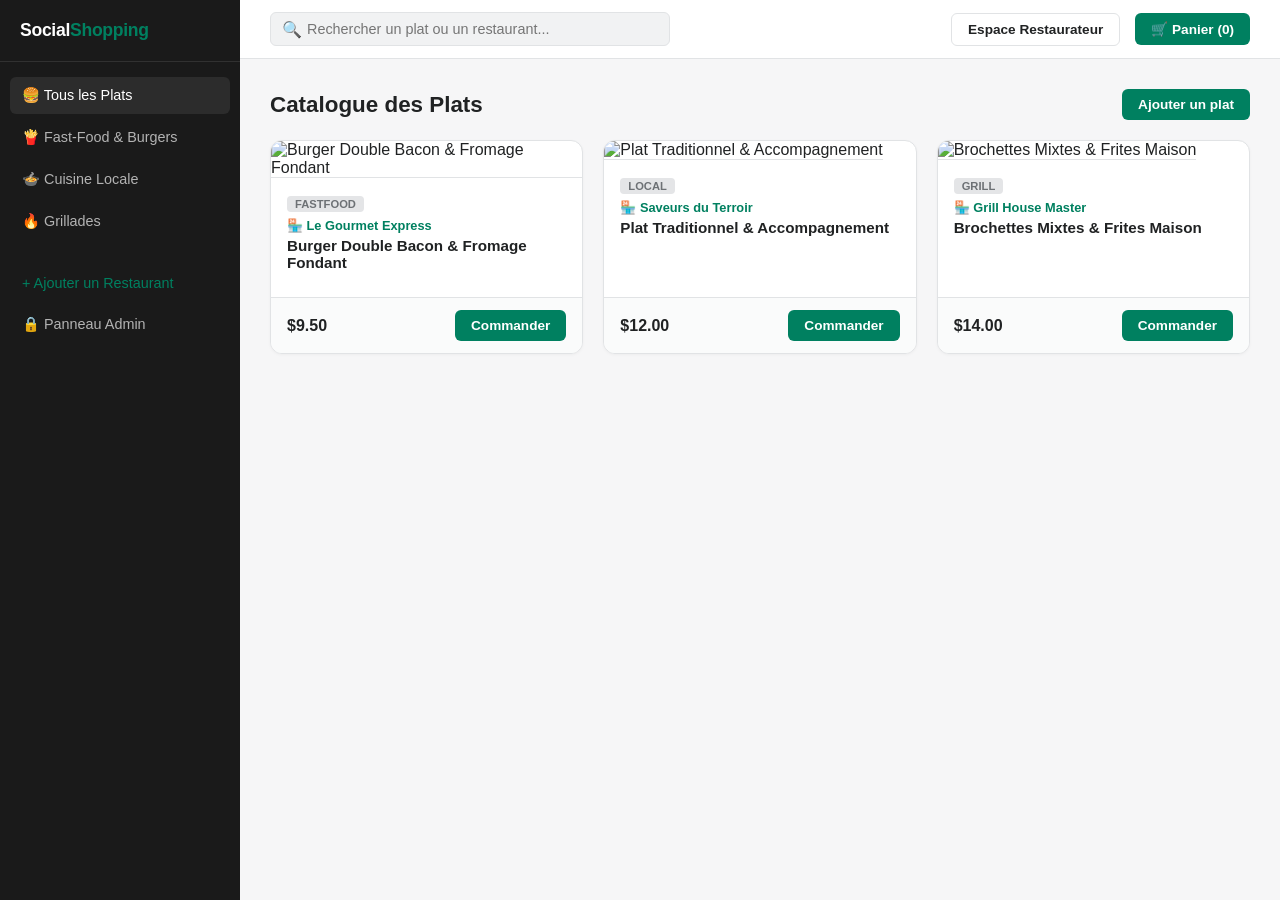
==== commit af3dbbf2: "Update index.html" ====
--- a/index.html
+++ b/index.html
@@ -14,6 +14,7 @@
             --text-muted: #6d7175;
             --border-color: #e1e3e5;
             --sidebar-bg: #1a1a1a;
+            --theme-color: #008060;
         }
 
         * {
@@ -53,7 +54,7 @@
         }
 
         .sidebar-brand span {
-            color: #50e3c2;
+            color: var(--theme-color);
         }
 
         .sidebar-menu {
@@ -117,8 +118,8 @@
 
         .search-box input:focus {
             background-color: white;
-            border-color: var(--shopify-green);
-            box-shadow: 0 0 0 1px var(--shopify-green);
+            border-color: var(--theme-color);
+            box-shadow: 0 0 0 1px var(--theme-color);
         }
 
         .search-box span {
@@ -136,7 +137,7 @@
         }
 
         .btn {
-            background-color: var(--shopify-green);
+            background-color: var(--theme-color);
             color: white;
             border: none;
             padding: 8px 16px;
@@ -148,7 +149,7 @@
         }
 
         .btn:hover {
-            background-color: var(--shopify-green-hover);
+            opacity: 0.9;
         }
 
         .btn-secondary {
@@ -200,6 +201,7 @@
             display: grid;
             grid-template-columns: repeat(auto-fit, minmax(220px, 1fr));
             gap: 20px;
+            margin-bottom: 20px;
         }
 
         .metric-card {
@@ -220,6 +222,24 @@
             font-weight: 700;
             margin-top: 8px;
             color: var(--text-dark);
+        }
+
+        .theme-picker-box {
+            background: #f6f6f7;
+            border: 1px solid var(--border-color);
+            padding: 15px;
+            border-radius: 8px;
+            display: flex;
+            align-items: center;
+            justify-content: space-between;
+        }
+
+        .theme-picker-box input[type="color"] {
+            border: none;
+            width: 40px;
+            height: 35px;
+            cursor: pointer;
+            background: none;
         }
 
         /* Products Grid Shopify Style */
@@ -282,7 +302,7 @@
 
         .store-name {
             font-size: 0.8rem;
-            color: var(--shopify-green);
+            color: var(--theme-color);
             font-weight: 600;
             margin-bottom: 4px;
         }
@@ -354,8 +374,8 @@
         }
 
         .form-group input:focus {
-            border-color: var(--shopify-green);
-            box-shadow: 0 0 0 1px var(--shopify-green);
+            border-color: var(--theme-color);
+            box-shadow: 0 0 0 1px var(--theme-color);
         }
 
         .modal-actions {
@@ -376,7 +396,7 @@
             <div class="sidebar-item" onclick="filterCategory('fastfood')">🍟 Fast-Food & Burgers</div>
             <div class="sidebar-item" onclick="filterCategory('local')">🍲 Cuisine Locale</div>
             <div class="sidebar-item" onclick="filterCategory('grill')">🔥 Grillades</div>
-            <div class="sidebar-item" style="margin-top: 20px; color:#50e3c2;" onclick="openVendorModal()">+ Ajouter un Restaurant</div>
+            <div class="sidebar-item" style="margin-top: 20px; color:var(--theme-color);" onclick="openVendorModal()">+ Ajouter un Restaurant</div>
             <div class="sidebar-item" onclick="openAdminPrompt()">🔒 Panneau Admin</div>
         </div>
     </aside>
@@ -396,7 +416,7 @@
 
         <div class="container">
 
-            <!-- TABLEAU DE BORD ADMINISTRATEUR (STYLE ANALYTICS SHOPIFY) -->
+            <!-- TABLEAU DE BORD ADMINISTRATEUR -->
             <div id="admin-panel" class="admin-panel">
                 <div class="section-header">
                     <h2>📊 Tableau de Bord Administrateur & Commissions</h2>
@@ -409,11 +429,23 @@
                     </div>
                     <div class="metric-card">
                         <div class="label">Commission Plateforme (10%)</div>
-                        <div class="value" id="stat-commission" style="color: var(--shopify-green);">$0.00</div>
+                        <div class="value" id="stat-commission" style="color: var(--theme-color);">$0.00</div>
                     </div>
                     <div class="metric-card">
                         <div class="label">Commandes Totales</div>
                         <div class="value" id="stat-sales-count">0</div>
+                    </div>
+                </div>
+
+                <!-- SELECTEUR DE COULEUR PERSONNALISABLE SANS CODE -->
+                <div class="theme-picker-box">
+                    <div>
+                        <strong>🎨 Personnalisation de la Couleur du Thème</strong>
+                        <div style="font-size: 0.8rem; color: var(--text-muted);">Changez la couleur dominante de toute l'application instantanément.</div>
+                    </div>
+                    <div style="display: flex; align-items: center; gap: 10px;">
+                        <input type="color" id="theme-color-picker" value="#008060" onchange="changeThemeColor(this.value)">
+                        <button class="btn" onclick="resetThemeColor()">Défaut</button>
                     </div>
                 </div>
             </div>
@@ -489,6 +521,23 @@
 
         let cartCount = 0;
         let currentFilter = 'all';
+
+        // Gestion de la couleur dynamique (Persistante)
+        function applyStoredTheme() {
+            const savedColor = localStorage.getItem('ss_theme_color') || '#008060';
+            document.documentElement.style.setProperty('--theme-color', savedColor);
+            const picker = document.getElementById('theme-color-picker');
+            if(picker) picker.value = savedColor;
+        }
+
+        function changeThemeColor(color) {
+            document.documentElement.style.setProperty('--theme-color', color);
+            localStorage.setItem('ss_theme_color', color);
+        }
+
+        function resetThemeColor() {
+            changeThemeColor('#008060');
+        }
 
         function getAdminCode() {
             return localStorage.getItem('socialshopping_admin_code') || 'admin 9D93';
@@ -625,6 +674,8 @@
             renderProducts(filtered);
         }
 
+        // Initialisation
+        applyStoredTheme();
         renderProducts(products);
         updateAdminStats();
     </script>
